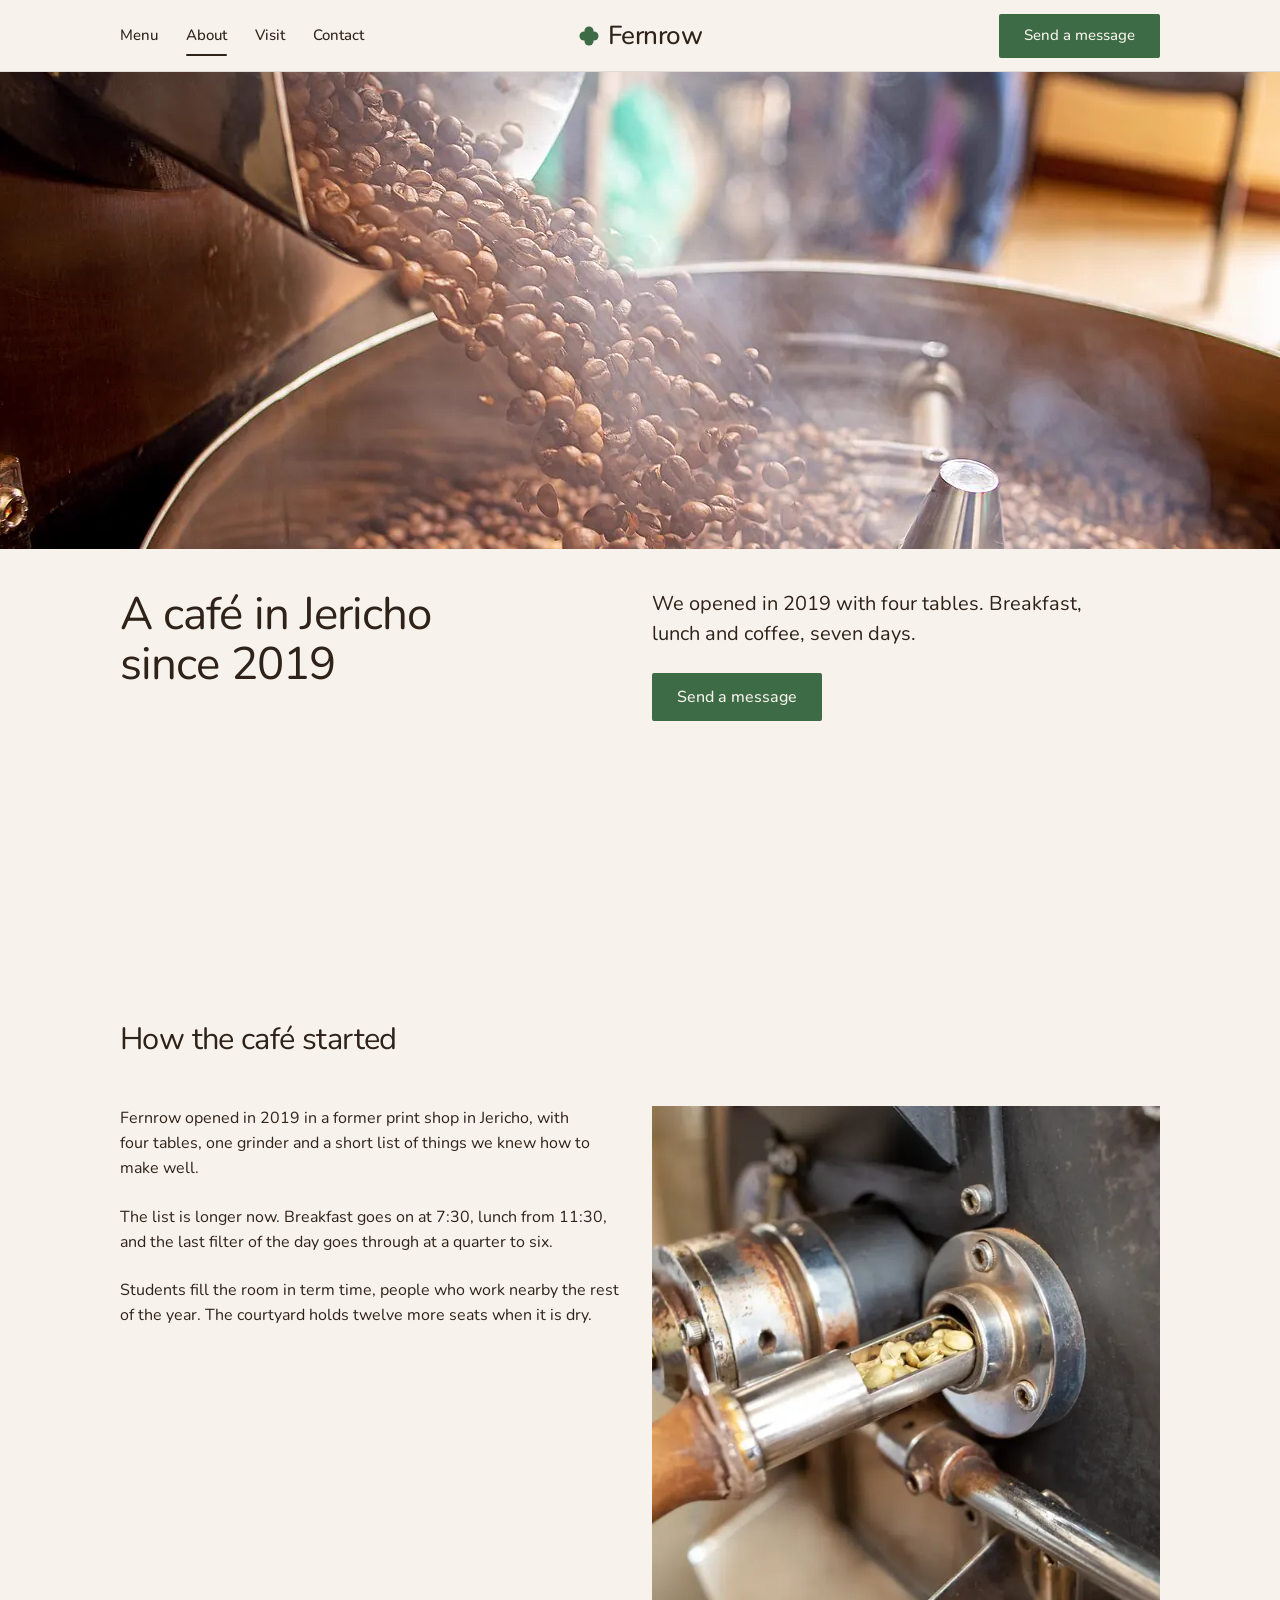
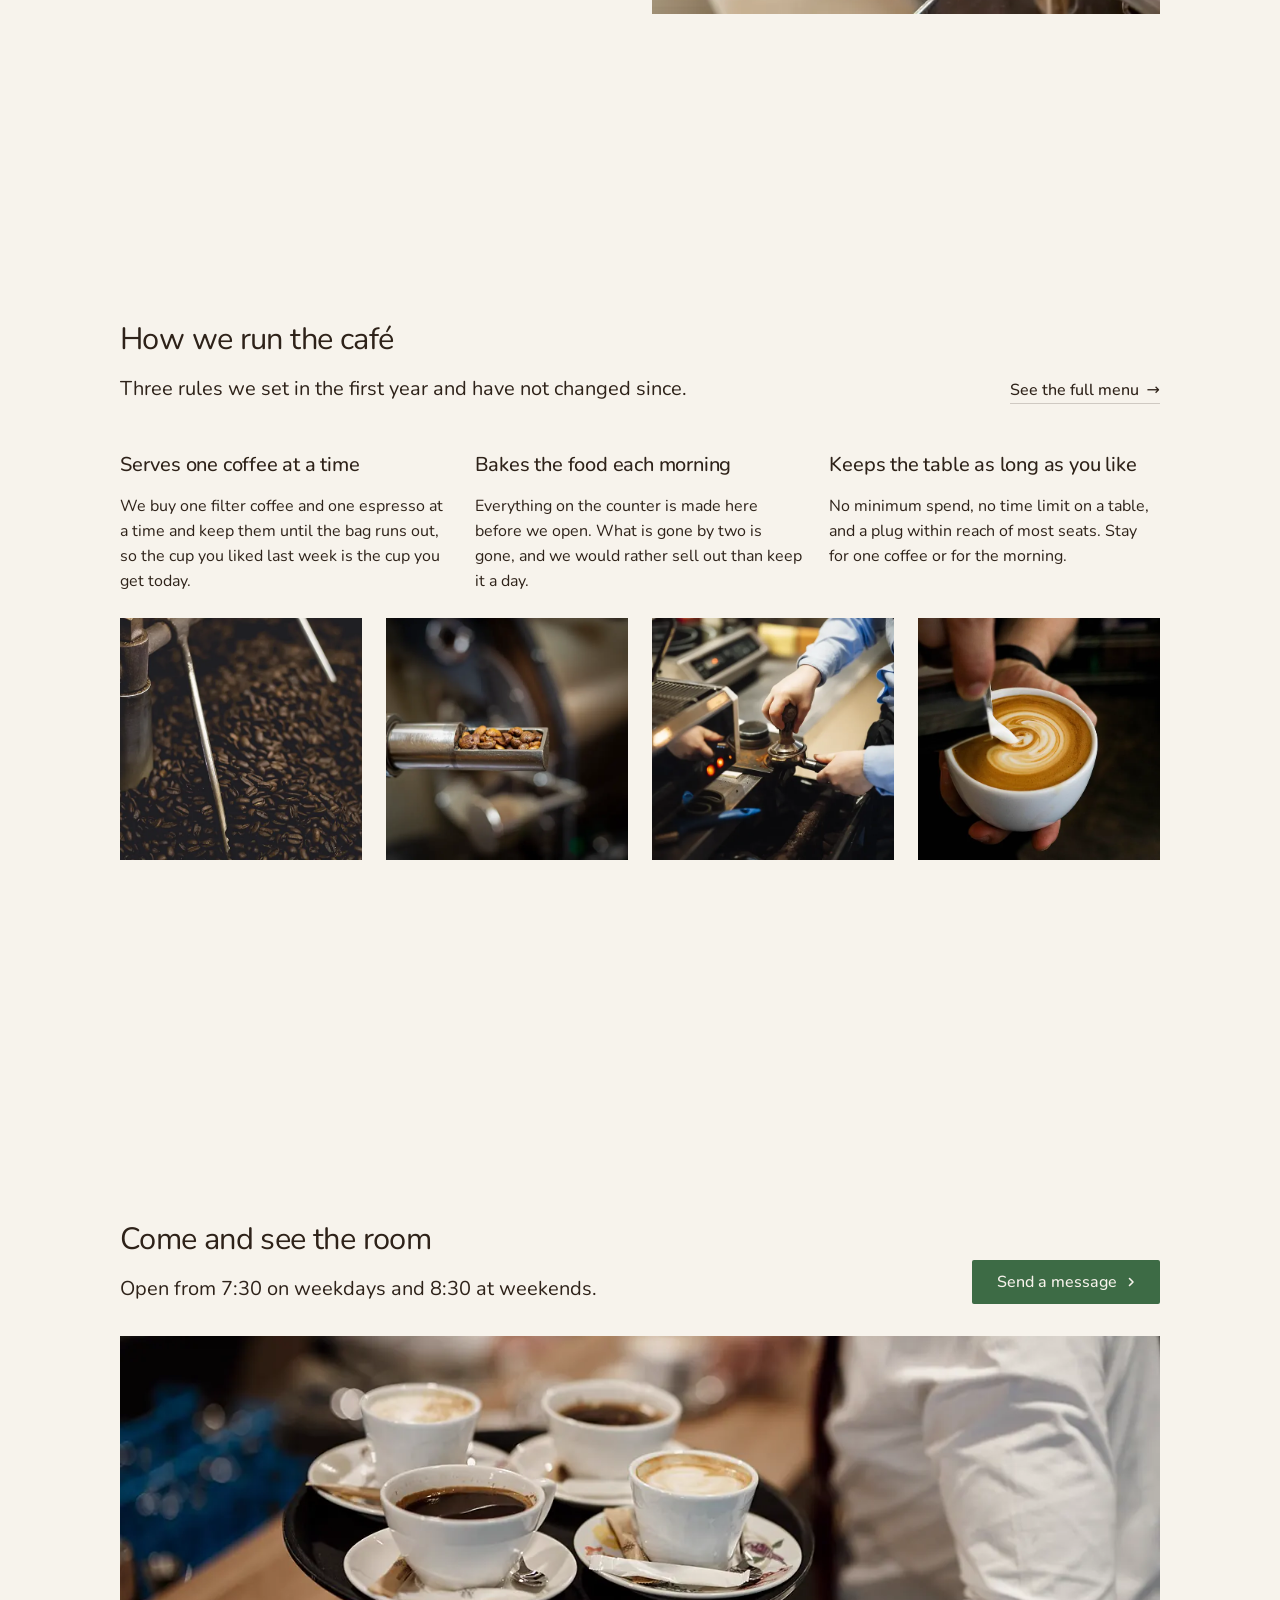
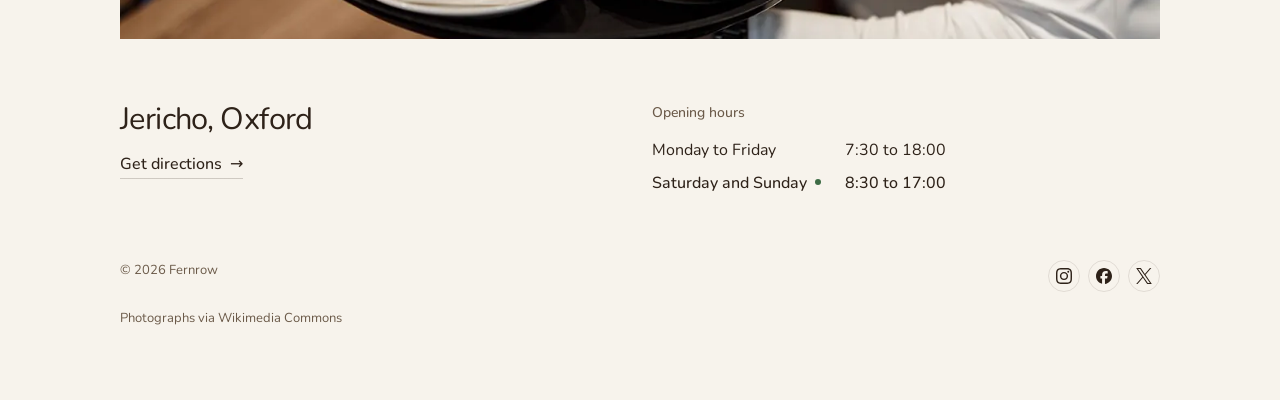
==== about.html @ 2bd369e2 "Build the Fernrow café website: four static pages A small café site to the project brief: HTML, CSS " ====
<!doctype html>
<html lang="en" data-type="place" data-radius="soft" data-buttons="solid" data-motion>
<head>
<meta charset="utf-8">
<meta name="viewport" content="width=device-width, initial-scale=1, viewport-fit=cover">
<title>Fernrow: our story, a caf&eacute; in Jericho, Oxford</title>
<meta name="description" content="How Fernrow started in 2019, and the three things the caf&eacute; has not changed since.">
<meta name="site-kind" content="other">
<meta name="page-type" content="place">
<meta name="page-kind" content="place">
<link rel="preconnect" href="https://fonts.googleapis.com">
<link rel="preconnect" href="https://fonts.gstatic.com" crossorigin>
<link href="https://fonts.googleapis.com/css2?family=Nunito:wght@400..600&display=swap" rel="stylesheet">
<link rel="stylesheet" href="assets/system.css">
<link rel="stylesheet" href="assets/ui/cards.css">
<link rel="stylesheet" href="assets/motion/motion.css">
<link rel="stylesheet" href="assets/layout/layout.css">
<link rel="stylesheet" href="assets/icons/icon.css">
<style>
:root {
  --p-bg: #f7f3ec; --p-surface: #ede6da; --p-ink: #2e2219; --p-muted: #6b5a49;
  --p-accent: #3d6b45; --p-accent-ink: #f7f3ec; --p-action: #3d6b45; --p-action-ink: #f7f3ec;
  --p-inv-bg: #2e2219; --p-inv-surface: #3a2e25; --p-inv-ink: #f7f3ec; --p-inv-muted: #a59c94;
  --p-inv-accent: #f7f3ec; --p-inv-accent-ink: #2e2219; --p-inv-action: #f7f3ec; --p-inv-action-ink: #2e2219;
  --font-display: "Nunito", system-ui, sans-serif;
  --font-text: "Nunito", system-ui, sans-serif;
  --display-weight: 400;
  --display-tracking: -0.02em;
}
</style>
<!-- page CSS: the picture groups the kit does not size, and one tablet rule a section -->
<style>
  @media (min-width: 640px) and (max-width: 1023px) {
    #story .pl-photo { --pl-r: 1.3333 !important; }
    #values { --h: 2; }
    #values .grid > .pl-photo { grid-column: auto / span 6; --pl-r: .8 !important; }
    #story .grid, #values .grid { row-gap: var(--s-7); }
  }
  @media (max-width: 639px) {
    #story .pl-photo { --pl-r: 1.3333 !important; }
    #values .grid > .pl-photo { grid-column: auto / span 6; --pl-r: .8 !important; }
    #story .grid, #values .grid { row-gap: var(--s-7); }
  }
</style>
</head>
<body>
<!-- type: place
     deal: hero place, nav nav-split, close close-photo, footer footer-visit, rhythm space,
     buttons solid, mark petal, the story row, the beliefs under a detail strip.
     Screens: hero, story, what we believe, footer.closing. -->

<header class="nav nav--split">
  <div class="wrap nav__bar">
    <a class="sr-only" href="#top">Skip to content</a>
    <nav class="nav__links" aria-label="Main">
      <div class="nav__item"><a class="nav__link" href="menu.html">Menu</a></div>
      <div class="nav__item"><a class="nav__link" aria-current="page" href="about.html">About</a></div>
      <div class="nav__item"><a class="nav__link" href="index.html#visit">Visit</a></div>
      <div class="nav__item"><a class="nav__link" href="contact.html">Contact</a></div>
    </nav>
    <a class="nav__logo" href="index.html"><span class="mark" data-mark="petal" aria-hidden="true"></span>Fernrow</a>
    <div class="nav__actions">
      <a class="btn btn--primary" href="contact.html#message">Send a message</a>
    </div>
    <button class="nav__toggle" type="button" aria-expanded="false" aria-label="Menu">
      <svg width="18" height="18" viewBox="0 0 18 18" aria-hidden="true"><path d="M2 5h14M2 13h14" stroke="currentColor" stroke-width="1.6" stroke-linecap="round"/></svg>
    </button>
  </div>
</header>

<main id="top">
  <section class="hero hero--place" aria-labelledby="hero-h">
    <picture class="hero__bg" style="--ly-pos: 40% 50%"><img src="assets/img/photo-m147143963.webp" srcset="assets/img/photo-m147143963-360.webp 360w, assets/img/photo-m147143963-500.webp 500w, assets/img/photo-m147143963-960.webp 960w, assets/img/photo-m147143963.webp 1280w" sizes="100vw" width="1280" height="901" alt="Freshly roasted beans pouring from the drum into the cooling tray, steam rising" fetchpriority="high" decoding="async" data-source="library-057" data-subject="roast"></picture>
    <div class="wrap"><div class="hero-text">
      <div class="hero__text">
        <h1 id="hero-h">A caf&eacute; in Jericho since 2019</h1>
        <p class="hero__lead">We opened in 2019 with four tables. Breakfast, lunch and coffee, seven days.</p>
        <div class="btn-row"><a class="btn btn--primary" href="contact.html#message">Send a message</a></div>
      </div>
    </div></div>
  </section>
  <section class="section" id="story" aria-labelledby="story-h">
    <div class="wrap">
      <div class="section-head">
        <h2 id="story-h">How the caf&eacute; started</h2>
      </div>
      <div class="grid grid--top">
        <div class="span-6 stack-5">
          <p>Fernrow opened in 2019 in a former print shop in Jericho, with four tables, one grinder and a short list of things we knew how to make well.</p>
          <p>The list is longer now. Breakfast goes on at 7:30, lunch from 11:30, and the last filter of the day goes through at a quarter to six.</p>
          <p>Students fill the room in term time, people who work nearby the rest of the year. The courtyard holds twelve more seats when it is dry.</p>
        </div>
        <figure class="pl-photo pl-photo--end span-6 start-7" style="--pl-r: 1; --pos: 50% 50%"><img src="assets/img/photo-m147143894-1200.webp" srcset="assets/img/photo-m147143894-360.webp 360w, assets/img/photo-m147143894-500.webp 500w, assets/img/photo-m147143894-960.webp 960w, assets/img/photo-m147143894-1200.webp 1200w" sizes="(max-width: 639px) 100vw, (max-width: 1023px) 100vw, 40vw" width="1200" height="800" alt="A steel sample trier pulled from a coffee roaster's drum, holding pale green beans mid-roast" loading="lazy" decoding="async" data-source="library-057" data-subject="roast" style=""></figure>
      </div>
    </div>
  </section>

  <section class="section" id="values" style="--hm: 2" aria-labelledby="values-h">
    <div class="wrap">
      <div class="section-head section-head--row">
        <div>
          <h2 id="values-h">How we run the caf&eacute;</h2>
          <p>Three rules we set in the first year and have not changed since.</p>
        </div>
        <a class="link" href="menu.html">See the full menu</a>
      </div>
      <div class="grid grid--top">
        <div class="span-4 stack-4">
          <h3 class="t-card">Serves one coffee at a time</h3>
          <p>We buy one filter coffee and one espresso at a time and keep them until the bag runs out, so the cup you liked last week is the cup you get today.</p>
        </div>
        <div class="span-4 stack-4">
          <h3 class="t-card">Bakes the food each morning</h3>
          <p>Everything on the counter is made here before we open. What is gone by two is gone, and we would rather sell out than keep it a day.</p>
        </div>
        <div class="span-4 stack-4">
          <h3 class="t-card">Keeps the table as long as you like</h3>
          <p>No minimum spend, no time limit on a table, and a plug within reach of most seats. Stay for one coffee or for the morning.</p>
        </div>
        <figure class="pl-photo span-3" style="--pl-r: 1; --pos: 30% 50%"><img src="assets/img/photo-m61712989.webp" srcset="assets/img/photo-m61712989-360.webp 360w, assets/img/photo-m61712989-500.webp 500w, assets/img/photo-m61712989-960.webp 960w, assets/img/photo-m61712989.webp 1280w" sizes="(max-width: 639px) 50vw, (max-width: 1023px) 100vw, 40vw" width="1280" height="853" alt="Roasted beans turning in a roaster's cooling tray under the stirring arm" loading="lazy" decoding="async" data-source="library-057" data-subject="roast" style=""></figure>
        <figure class="pl-photo span-3" style="--pl-r: 1; --pos: 45% 50%"><img src="assets/img/photo-m147143898-1200.webp" srcset="assets/img/photo-m147143898-360.webp 360w, assets/img/photo-m147143898-500.webp 500w, assets/img/photo-m147143898-960.webp 960w, assets/img/photo-m147143898-1200.webp 1200w" sizes="(max-width: 639px) 50vw, (max-width: 1023px) 100vw, 40vw" width="1200" height="800" alt="A steel sample trier holding a few freshly roasted beans, the drum blurred behind" loading="lazy" decoding="async" data-source="library-057" data-subject="roast" style=""></figure>
        <figure class="pl-photo span-3" style="--pl-r: 1; --pos: 58% 50%"><img src="assets/img/photo-m187311853-1200.webp" srcset="assets/img/photo-m187311853-360.webp 360w, assets/img/photo-m187311853-500.webp 500w, assets/img/photo-m187311853-960.webp 960w, assets/img/photo-m187311853-1200.webp 1200w" sizes="(max-width: 639px) 50vw, (max-width: 1023px) 100vw, 40vw" width="1200" height="800" alt="A barista's hands tamping ground coffee in a portafilter beside an espresso machine" loading="lazy" decoding="async" data-source="library-057" data-subject="bar" style=""></figure>
        <figure class="pl-photo pl-photo--end span-3" style="--pl-r: 1; --pos: 50% 55%"><img src="assets/img/photo-m61713362.webp" srcset="assets/img/photo-m61713362-360.webp 360w, assets/img/photo-m61713362-500.webp 500w, assets/img/photo-m61713362-960.webp 960w, assets/img/photo-m61713362.webp 1280w" sizes="(max-width: 639px) 50vw, (max-width: 1023px) 100vw, 40vw" width="1280" height="853" alt="Milk poured into a latte in a white cup held in one hand" loading="lazy" decoding="async" data-source="library-057" data-subject="hands" style=""></figure>
      </div>
    </div>
  </section>
</main>

<footer class="footer closing footer--visit" id="contact" aria-labelledby="close-h">
  <div class="wrap">
    <div class="closing__cta close--photo">
      <div class="section-head--split">
        <div><h2 id="close-h">Come and see the room</h2><p class="t-lead">Open from 7:30 on weekdays and 8:30 at weekends.</p></div>
        <a class="btn btn--primary" href="contact.html#message">Send a message<svg class="m-arrow" viewBox="0 0 12 12" aria-hidden="true"><path class="m-arrow__stem" d="M1 6h8"/><path class="m-arrow__head" d="M4.5 2.5 8 6l-3.5 3.5"/></svg></a>
      </div>
      <div class="close__media"><img src="assets/img/photo-m189498721.webp" srcset="assets/img/photo-m189498721-360.webp 360w, assets/img/photo-m189498721-500.webp 500w, assets/img/photo-m189498721-960.webp 960w, assets/img/photo-m189498721.webp 1280w" sizes="(max-width: 639px) 190vw, 100vw" width="1280" height="853" alt="A tray of four coffees carried along a wooden bar" loading="lazy" decoding="async" data-source="library-057" data-subject="bar" style="--pos: 45% 60%"></div>
    </div>
    <div class="closing__links">
      <div class="grid">
        <div class="span-6 stack-4">
          <address class="footer__address">Jericho, Oxford</address>
          <p><a class="link" href="https://www.openstreetmap.org/search?query=Jericho%20Oxford">Get directions</a></p>
        </div>
        <div class="span-6 start-7 stack-4">
          <h4>Opening hours</h4>
          <dl class="hours" data-tz="Europe/London">
            <dt data-days="mon-fri">Monday to Friday</dt><dd>7:30&nbsp;to&nbsp;18:00</dd>
            <dt data-days="sat,sun">Saturday and Sunday</dt><dd>8:30&nbsp;to&nbsp;17:00</dd>
          </dl>
        </div>
      </div>
      <div class="footer__legal">
        <span>&copy; 2026 Fernrow</span>
        <div class="socials">
          <a href="https://www.instagram.com/" aria-label="Instagram"><svg class="ic ic-svg" role="img" aria-hidden="true" xmlns="http://www.w3.org/2000/svg" viewBox="0 0 24 24" fill="currentColor"><path d="M7.0301.084c-1.2768.0602-2.1487.264-2.911.5634-.7888.3075-1.4575.72-2.1228 1.3877-.6652.6677-1.075 1.3368-1.3802 2.127-.2954.7638-.4956 1.6365-.552 2.914-.0564 1.2775-.0689 1.6882-.0626 4.947.0062 3.2586.0206 3.6671.0825 4.9473.061 1.2765.264 2.1482.5635 2.9107.308.7889.72 1.4573 1.388 2.1228.6679.6655 1.3365 1.0743 2.1285 1.38.7632.295 1.6361.4961 2.9134.552 1.2773.056 1.6884.069 4.9462.0627 3.2578-.0062 3.668-.0207 4.9478-.0814 1.28-.0607 2.147-.2652 2.9098-.5633.7889-.3086 1.4578-.72 2.1228-1.3881.665-.6682 1.0745-1.3378 1.3795-2.1284.2957-.7632.4966-1.636.552-2.9124.056-1.2809.0692-1.6898.063-4.948-.0063-3.2583-.021-3.6668-.0817-4.9465-.0607-1.2797-.264-2.1487-.5633-2.9117-.3084-.7889-.72-1.4568-1.3876-2.1228C21.2982 1.33 20.628.9208 19.8378.6165 19.074.321 18.2017.1197 16.9244.0645 15.6471.0093 15.236-.005 11.977.0014 8.718.0076 8.31.0215 7.0301.0839m.1402 21.6932c-1.17-.0509-1.8053-.2453-2.2287-.408-.5606-.216-.96-.4771-1.3819-.895-.422-.4178-.6811-.8186-.9-1.378-.1644-.4234-.3624-1.058-.4171-2.228-.0595-1.2645-.072-1.6442-.079-4.848-.007-3.2037.0053-3.583.0607-4.848.05-1.169.2456-1.805.408-2.2282.216-.5613.4762-.96.895-1.3816.4188-.4217.8184-.6814 1.3783-.9003.423-.1651 1.0575-.3614 2.227-.4171 1.2655-.06 1.6447-.072 4.848-.079 3.2033-.007 3.5835.005 4.8495.0608 1.169.0508 1.8053.2445 2.228.408.5608.216.96.4754 1.3816.895.4217.4194.6816.8176.9005 1.3787.1653.4217.3617 1.056.4169 2.2263.0602 1.2655.0739 1.645.0796 4.848.0058 3.203-.0055 3.5834-.061 4.848-.051 1.17-.245 1.8055-.408 2.2294-.216.5604-.4763.96-.8954 1.3814-.419.4215-.8181.6811-1.3783.9-.4224.1649-1.0577.3617-2.2262.4174-1.2656.0595-1.6448.072-4.8493.079-3.2045.007-3.5825-.006-4.848-.0608M16.953 5.5864A1.44 1.44 0 1 0 18.39 4.144a1.44 1.44 0 0 0-1.437 1.4424M5.8385 12.012c.0067 3.4032 2.7706 6.1557 6.173 6.1493 3.4026-.0065 6.157-2.7701 6.1506-6.1733-.0065-3.4032-2.771-6.1565-6.174-6.1498-3.403.0067-6.156 2.771-6.1496 6.1738M8 12.0077a4 4 0 1 1 4.008 3.9921A3.9996 3.9996 0 0 1 8 12.0077"/></svg></a>
          <a href="https://www.facebook.com/" aria-label="Facebook"><svg class="ic ic-svg" role="img" aria-hidden="true" xmlns="http://www.w3.org/2000/svg" viewBox="0 0 24 24" fill="currentColor"><path d="M9.101 23.691v-7.98H6.627v-3.667h2.474v-1.58c0-4.085 1.848-5.978 5.858-5.978.401 0 .955.042 1.468.103a8.68 8.68 0 0 1 1.141.195v3.325a8.623 8.623 0 0 0-.653-.036 26.805 26.805 0 0 0-.733-.009c-.707 0-1.259.096-1.675.309a1.686 1.686 0 0 0-.679.622c-.258.42-.374.995-.374 1.752v1.297h3.919l-.386 2.103-.287 1.564h-3.246v8.245C19.396 23.238 24 18.179 24 12.044c0-6.627-5.373-12-12-12s-12 5.373-12 12c0 5.628 3.874 10.35 9.101 11.647Z"/></svg></a>
          <a href="https://x.com/" aria-label="X"><svg class="ic ic-svg" role="img" aria-hidden="true" xmlns="http://www.w3.org/2000/svg" viewBox="0 0 24 24" fill="currentColor"><path d="M14.234 10.162 22.977 0h-2.072l-7.591 8.824L7.251 0H.258l9.168 13.343L.258 24H2.33l8.016-9.318L16.749 24h6.993zm-2.837 3.299-.929-1.329L3.076 1.56h3.182l5.965 8.532.929 1.329 7.754 11.09h-3.182z"/></svg></a>
        </div>
        <a class="credits" href="credits.html">Photographs via Wikimedia Commons</a>
      </div>
    </div>
  </div>
</footer>

<nav class="actionbar" aria-label="Quick actions">
  <a class="btn btn--primary" href="contact.html#message">Send a message</a>
</nav>

<script type="module" src="assets/system.js"></script>
<script type="module" src="assets/motion/motion.js"></script>
<script type="module" src="assets/layout/layout.js"></script>
</body>
</html>
---- assets/system.css ----
/*
  taste-skill system.css - the one system for the page. Link it first, then assets/ui/cards.css (the
  feature card, its panel and the fragment placements), then set the palette (--p-*), the fonts and
  the radius set on :root in the page (node scripts/start.mjs prints that block).
  Do not add a second grid, spacing scale, type scale, radius scale, button or card style.
*/

/* ---------------------------------------------------------------- tokens */
:root {
  /* palette (hex only; fx.js reads --bg --surface --ink --muted --accent --accent-ink) */
  --p-bg: #ffffff;
  --p-surface: #f4f4f4;
  --p-ink: #111111;
  --p-muted: #6b6b6b;
  --p-accent: #1a4be0;
  --p-accent-ink: #ffffff;
  --p-action: #1a4be0;      /* buttons, links, focus: the accent, or the ink when the accent is too pale */
  --p-action-ink: #ffffff;
  --p-inv-bg: #111111;
  --p-inv-surface: #1c1c1c;
  --p-inv-ink: #f4f4f4;
  --p-inv-muted: #a3a3a3;
  --p-inv-accent: #ffffff;
  --p-inv-accent-ink: #111111;
  --p-inv-action: #ffffff;
  --p-inv-action-ink: #111111;
  /* the lit ground behind UI and in the closing band (references/cards.md), one per page, tech pages only
     (none on kind other, which is flat): <html data-ground="sand|sky|sage|painting">. system.js gives it to every ground
     that holds UI, on light and dark pages alike; --hue on one panel changes only its accent */
  --ground-bg: #d9ccb7; --ground-surface: #e9e0d2; --ground-ink: #2a2622; --ground-muted: #5a534a; --ground-accent: #a8794a;

  /* fonts */
  --font-display: system-ui, -apple-system, "Segoe UI", sans-serif;
  --font-text: system-ui, -apple-system, "Segoe UI", sans-serif;
  --font-mono: ui-monospace, "SFMono-Regular", Menlo, Consolas, monospace;
  --display-weight: 400;    /* headlines 400; 500 on a tech page (software, gaming, hardware) */
  --display-tracking: -0.025em;

  /* the page rhythm (references/layout-v4.md): one section per screen. The header is fixed and
     --nav tall; every section is padded --padt above and --padb (plus the phone action bar, --bar)
     below, and is exactly one or two screens tall (--h: 1 or 2; --hm on a phone). The hero's words
     start --hgap under the header and its content ends --hpadb above the fold. */
  --nav: 72px;
  --padt: 120px;
  --padb: 72px;
  --hgap: 48px;
  --hpadb: 64px;
  --bar: 0px;
  /* grid: one .wrap (alias .container) for the header, every section and the footer, the same
     --gut on both sides: 1280 wide at x 80-1360 at 1440, 342 at x 24-366 at 390 */
  --container: 1280px;
  --gut: 80px;
  --pad: var(--gut);
  --gutter: 24px;

  /* spacing: 4/8 scale */
  --s-1: 4px;  --s-2: 8px;  --s-3: 12px; --s-4: 16px; --s-5: 24px;
  --s-6: 32px; --s-7: 48px; --s-8: 64px; --s-9: 96px; --s-10: 128px;
  --section: 40px;      /* only a .section outside main (the kit's demo pages); every main > section and
                           footer.closing take --padt and --padb */
  --section-band: 56px; /* the same for an older footer outside footer.closing */
  --head-gap: 48px;     /* the one heading-to-content gap, 32 on a phone (layout.css reads it as --ly-head-gap) */
  --card-pad: 16px;     /* card padding (cards.css sets its own for cards with a panel) */
  --card-gap: 16px;     /* gap between cards */

  /* type scale (the only sizes on the page) */
  --t-label: 13px;
  --t-small: 14px;
  --t-body: 16px;
  --t-lead: 18px;
  --t-card: 18px;
  --t-h3: 24px;
  /* straight lines from the phone size at 390 to the desktop size at 1440 (system.md's table) */
  --t-h2: clamp(30px, 1.72vw + 23.3px, 48px);
  --t-h1: clamp(38px, 3.24vw + 25.4px, 72px);
  /* a big number stays a step under the h2 (VI-11): 38 at 1440, 28 at 390, so it never reads as a
     section heading; a stats row and a price set their own, smaller still */
  --t-stat: clamp(28px, .952vw + 24.29px, 38px);

  /* radius: one scale (soft by default; data-radius on <html> switches it) */
  --r-sm: 8px;  --r-md: 12px; --r-lg: 20px; --r-btn: 8px;

  /* controls (fixed here; a page never adds its own) */
  --btn-h: 44px;
  --btn-h-sm: 36px;
  --nav-h: var(--nav);  /* the older name, kept for the kit's files */
  --icon: 16px;         /* small icons: socials, menu chevrons, mono brand marks */

  /* motion */
  --ease: cubic-bezier(.2, .7, .2, 1);
  --dur: 180ms;
}
html[data-radius="sharp"] { --r-sm: 4px; --r-md: 6px;  --r-lg: 8px;  --r-btn: 4px; }
html[data-radius="soft"]  { --r-sm: 8px; --r-md: 12px; --r-lg: 20px; --r-btn: 8px; }
html[data-radius="round"] { --r-sm: 10px; --r-md: 16px; --r-lg: 24px; --r-btn: 999px; }
/* the four lit grounds (references/cards.md); sand is the default above. painting goes with
   painterly-landscape (x.ai's daylight sky over olive hills) */
html[data-ground="sky"]      { --ground-bg: #c6d3df; --ground-surface: #d6e0e9; --ground-ink: #25303a; --ground-muted: #4d5964; --ground-accent: #3f6a92; }
html[data-ground="sage"]     { --ground-bg: #cdd6c6; --ground-surface: #dce3d6; --ground-ink: #262d24; --ground-muted: #535b51; --ground-accent: #6c8e63; }
html[data-ground="painting"] { --ground-bg: #79a8d6; --ground-surface: #a6c4e2; --ground-ink: #16212c; --ground-muted: #273949; --ground-accent: #9c9b3c; }
/* cards.css takes its card and panel radii from this scale */
html[data-radius] .card { --c-r: var(--r-lg); }
html[data-radius] .panel { --p-r: var(--r-md); }

/* a phone: the header 56, the sections padded 96 / 48, the hero's words 40 under the header and its
   content ending 24 above the fold, 24 at both sides, 12 between columns */
@media (max-width: 639px) {
  :root { --nav: 56px; --padt: 96px; --padb: 48px; --hgap: 40px; --hpadb: 24px; --gut: 24px; --gutter: 12px; --card-gap: 12px; --head-gap: 32px; }
}
@media (min-width: 640px) {
  :root { --gut: 48px; --section: 48px; --section-band: 72px; --card-pad: 24px; }
}
@media (min-width: 1024px) {
  :root { --gut: 80px; --section: 56px; --section-band: 96px; --card-gap: 24px;
          --t-lead: 20px; --t-card: 20px; --t-h3: 28px; }
  /* a place (and a local service): the 1200 column at x 120-1320 */
  html[data-type="place"] { --gut: 120px; --container: 1200px; }
}
/* a place (VI-06, ST-96, PH-23): its own smaller type (h1 48/53 and 32/37, h2 32/40 and 24/30, titles
   and the sub-line 20 and 18), the Recipe 3 hero's gap under its photograph (40, 24 on a phone),
   square photographs and cards and 2px buttons, whatever data-radius and data-buttons say */
:root[data-type="place"] {
  --hgap: 40px;
  --t-h1: clamp(32px, 1.524vw + 26.06px, 48px);
  --t-h2: clamp(24px, .762vw + 21px, 32px);
  --t-h3: clamp(20px, .381vw + 18.51px, 24px);
  --r-sm: 2px; --r-md: 0px; --r-lg: 0px; --r-btn: 2px;
}
:root[data-type="place"] :is(h1, .t-h1) { line-height: 1.104; }
:root[data-type="place"] :is(h2, .t-h2) { line-height: 1.25; }
@media (max-width: 639px) {
  :root[data-type="place"] { --hgap: 24px; }
  :root[data-type="place"] :is(h1, .t-h1) { line-height: 1.156; }
}

/* ---------------------------------------------------------------- grounds (at most three) */
:root, .ground-base {
  --bg: var(--p-bg); --surface: var(--p-surface); --ink: var(--p-ink); --muted: var(--p-muted);
  --accent: var(--p-accent); --accent-ink: var(--p-accent-ink); --card: var(--p-surface);
  --action: var(--p-action); --action-ink: var(--p-action-ink);
}
.ground-surface {
  --bg: var(--p-surface); --surface: var(--p-bg); --ink: var(--p-ink); --muted: var(--p-muted);
  --accent: var(--p-accent); --accent-ink: var(--p-accent-ink); --card: var(--p-bg);
  --action: var(--p-action); --action-ink: var(--p-action-ink);
}
.ground-inverse {
  --bg: var(--p-inv-bg); --surface: var(--p-inv-surface); --ink: var(--p-inv-ink); --muted: var(--p-inv-muted);
  --accent: var(--p-inv-accent); --accent-ink: var(--p-inv-accent-ink); --card: var(--p-inv-surface);
  --action: var(--p-inv-action); --action-ink: var(--p-inv-action-ink);
}
:root, .ground-base, .ground-surface, .ground-inverse {
  --line: color-mix(in oklab, var(--ink) 11%, transparent);
  --line-strong: color-mix(in oklab, var(--ink) 20%, transparent);
  /* effects (fx.js) and UI fragments (assets/ui) take the colours of the ground they sit on */
  --fx-bg: var(--bg); --fx-surface: var(--surface); --fx-ink: var(--ink); --fx-muted: var(--muted);
  --fx-accent: var(--accent); --fx-accent-ink: var(--accent-ink);
  --ui-font: var(--font-text); --ui-mono: var(--font-mono); --ui-radius: var(--r-md);
}
.ground-base, .ground-surface, .ground-inverse { background: var(--bg); color: var(--ink); }

/* ---------------------------------------------------------------- base */
*, *::before, *::after { box-sizing: border-box; }
/* an anchor lands on the section's top (the judge's frame): the fixed header covers --nav of its --padt */
html { -webkit-text-size-adjust: 100%; scroll-padding-top: 0; scroll-behavior: auto; margin: 0; }
body {
  margin: 0; background: var(--bg); color: var(--ink);
  font: 400 var(--t-body)/1.55 var(--font-text);
  -webkit-font-smoothing: antialiased; text-rendering: optimizeLegibility; overflow-x: clip;
}
img, svg, video, canvas { display: block; max-width: 100%; }
/* hidden means hidden, also on an img the line above makes a block (a menu tab's photograph, a peek photograph) */
[hidden] { display: none !important; }
img, video { height: auto; }
a { color: inherit; text-decoration: none; }
button { font: inherit; color: inherit; }
h1, h2, h3, h4, p, ul, ol, figure, blockquote { margin: 0; }
ul, ol { padding: 0; list-style: none; }
h1, h2, h3, h4 {
  font-family: var(--font-display); font-weight: var(--display-weight);
  letter-spacing: var(--display-tracking); text-wrap: balance; overflow-wrap: break-word;
}
h1, .t-h1 { font-size: var(--t-h1); line-height: 1.04; }
h2, .t-h2 { font-size: var(--t-h2); line-height: 1.1; }
h3, .t-h3 { font-size: var(--t-h3); line-height: 1.2; }
h4, .t-card { font-family: var(--font-text); font-weight: 500; font-size: var(--t-card); line-height: 1.3; letter-spacing: -0.01em; }
p { text-wrap: pretty; }
.t-lead  { font-size: var(--t-lead); line-height: 1.5; }
.t-body  { font-size: var(--t-body); line-height: 1.55; }
.t-small { font-size: var(--t-small); line-height: 1.5; }
.t-label { font-size: var(--t-label); font-weight: 500; line-height: 1.4; letter-spacing: 0.01em; }
.t-stat  { font-family: var(--font-display); font-weight: var(--display-weight); font-size: var(--t-stat);
           line-height: 1; letter-spacing: var(--display-tracking); font-variant-numeric: tabular-nums; }
.muted { color: var(--muted); }
.mono  { font-family: var(--font-mono); }
.measure { max-width: 62ch; }
:focus-visible { outline: 2px solid var(--action); outline-offset: 2px; border-radius: 2px; }
::selection { background: color-mix(in oklab, var(--accent) 30%, transparent); }

/* ---------------------------------------------------------------- grid */
.wrap, .container { width: min(100% - 2 * var(--gut), var(--container)); margin-inline: auto; padding-inline: 0; }
.grid { display: grid; grid-template-columns: repeat(12, minmax(0, 1fr)); column-gap: var(--gutter); row-gap: var(--card-gap); }
.grid > * { min-width: 0; grid-column: 1 / -1; }
.section { padding-block: var(--section); }

/* ---------------------------------------------------------------- one section per screen
   The page is a stack of screens. Framed at scrollY = k x the screen height, a shot shows exactly one
   section: the hero alone on the first screen, every other section (and footer.closing, the close and
   the footer in one) exactly one or two screens tall, its h2 first, --padt under its top. Heights
   and padding do it: no pinning, snapping or script.
     <section class="section" id=".." style="--h: 2">     (2 screens; --hm sets a phone's count alone)
       <div class="wrap"> the h2 first, then the content </div>     (the one in-flow child)
     </section>
   A layer (a full-bleed photograph or ground behind the words) is an <img class="layer" aria-hidden="true">
   beside the .wrap. Content must fit: one screen holds 708px of content at 1440x900 (900 - 120 - 72),
   two hold 1,608 (the second screen's part starts --padt under its top with .g2). From 640 to 1279 a
   section keeps at least its screens and grows past them rather than overlap the next. */
main > :is(section, .section), footer.closing {
  position: relative; box-sizing: border-box;
  height: calc(var(--h, 1) * 100vh); height: calc(var(--h, 1) * 100svh);
  padding: var(--padt) 0 calc(var(--padb) + var(--bar));
}
main > :is(section, .section) > :is(.wrap, .container), footer.closing > .wrap { position: relative; z-index: 1; height: 100%; }
main > :is(section, .section) > :is(.wrap, .container):not(.grid) { display: flex; flex-direction: column; }
/* a .wrap that is the section's grid too (class="wrap grid"): its rows start at the top */
main > :is(section, .section) > :is(.wrap, .container).grid { align-content: start; }
/* .fill: the block that takes what the screen leaves under the heading (a photograph, a frame) */
main > :is(section, .section) > .wrap > .fill { flex: 1 1 0; min-height: 0; }
/* two screens as two groups: row 1 the h2 and the first group, row 2 the rest (no second h2), starting
   --padt under the second screen's top, so the second shot looks like any other section */
main > :is(section, .section).g2, footer.closing.g2 { --h: 2; }
main > :is(section, .section).g2 > :is(.wrap, .container), footer.closing.g2 > .wrap { display: grid; grid-template-rows: minmax(0, 1fr) minmax(0, 1fr); row-gap: calc(var(--padt) + var(--padb) + var(--bar)); }
main > :is(section, .section).g2 > :is(.wrap, .container) > *, footer.closing.g2 > .wrap > * { min-height: 0; align-self: start; }
main > :is(section, .section).g2 > :is(.wrap, .container) > :is(.group, .fill) { align-self: stretch; }
/* a group: one screen's part of a .g2 section (its h2 and first rows, or the rest) */
.group { display: flex; flex-direction: column; min-height: 0; }
/* each screen's card row runs down to that screen's foot (the cards stretch, their panels grow), so
   the second screen of a .g2 is never a short row over an empty ground; both rows end on the same line */
@media (min-width: 1024px) {
  main > :is(section, .section).g2 > .wrap > .grid:last-child,
  main > :is(section, .section).g2 > .wrap > .group > .grid:last-child { align-self: stretch; flex: 1 1 auto; min-height: 0; }
}
.group > .fill { flex: 1 1 0; min-height: 0; }
@media (min-width: 640px) and (max-width: 1279px) {
  main > :is(section, .section):not(.hero, .section--hero), footer.closing {
    height: auto; min-height: calc(var(--h, 1) * 100vh); min-height: calc(var(--h, 1) * 100svh);
  }
  /* the section is a column and its .wrap takes all of it, so a .fill (a photograph, a frame) still
     grows to the section's foot (a min-height percentage would not resolve, leaving it at its least) */
  main > :is(section, .section):not(.hero, .section--hero), footer.closing { display: flex; flex-direction: column; }
  main > :is(section, .section):not(.hero, .section--hero) > :is(.wrap, .container), footer.closing > .wrap { flex: 1 0 auto; height: auto; min-height: 0; }
}
/* a phone: lvh (the screen with its bars hidden) for every section but the hero; --hm when stacking
   makes the content taller than the desktop count */
@media (max-width: 639px) {
  main > :is(section, .section):not(.hero, .section--hero), footer.closing {
    height: calc(var(--hm, var(--h, 1)) * 100vh); height: calc(var(--hm, var(--h, 1)) * 100lvh);
  }
  main > :is(section, .section).g2m, footer.closing.g2m { --hm: 2; }
  main > :is(section, .section).g2m > :is(.wrap, .container), footer.closing.g2m > .wrap { display: grid; grid-template-rows: minmax(0, 1fr) minmax(0, 1fr); row-gap: calc(var(--padt) + var(--padb) + var(--bar)); }
  main > :is(section, .section).g2:not(.g2m) > :is(.wrap, .container) { display: flex; row-gap: 0; }
  main > :is(section, .section).g2:not(.g2m) > :is(.wrap, .container) > * { align-self: stretch; }
}
/* a layer: the photograph or ground of a whole section, under its words, edge to edge */
main > :is(section, .section) > :is(img, video, canvas, picture).layer,
footer.closing > :is(img, video, canvas, picture).layer {
  position: absolute; inset: 0; z-index: 0; width: 100%; height: 100%; max-width: none; object-fit: cover; object-position: var(--pos, 50% 50%);
}
main > :is(section, .section) > picture.layer > img { width: 100%; height: 100%; object-fit: cover; }

/* the hero: exactly the first screen, the fixed header over its top. Its words start --hgap under the
   header (--photo adds a full-bleed photograph's height above them on a place); its content ends
   --hpadb above the fold, and nothing of the next section shows, at 1440, 1024, 820 and 390.
     <section class="hero hero--<type>"><div class="wrap"><div class="hero-text"> .. </div>[one strip]</div></section>
   .hero-text holds the whole composition (the words, and the picture or window beside or under them);
   one docked strip (logos, three facts) may follow it, at most 96px, desktop only. */
main > :is(.hero, .section--hero) {
  height: 100vh; height: 100svh; min-height: 0;
  padding: calc(var(--nav) + var(--photo, 0px) + var(--hgap)) 0 calc(var(--hpadb) + var(--bar));
}
:is(.hero, .section--hero) > .wrap { height: 100%; display: grid; grid-template-rows: minmax(0, 1fr) auto; row-gap: var(--s-7); }
:is(.hero, .section--hero) > .wrap > .hero-text { min-height: 0; }
:is(.hero, .section--hero) > .wrap > .hero-strip { grid-row: 2; max-height: 96px; }
@media (max-width: 639px) { :is(.hero, .section--hero) > .wrap > .hero-strip { display: none; } }
.section--hero .section-head { max-width: 860px; }
/* the starter's own hero (hero-split): the words on span-5 top-aligned, the picture on span-6 start-7
   as tall as the hero's content box (at most 716 at 1440x900); a phone stacks words, then the picture
   in what is left */
.hero-text.hero-split { height: 100%; align-items: stretch; }
.hero-split > .hero-copy { align-self: start; }
.hero-split > .hero-visual { position: relative; min-height: 0; height: 100%; }
@media (max-width: 1023px) {
  .hero-text.hero-split { display: flex; flex-direction: column; gap: var(--s-6); }
  .hero-split > .hero-visual { flex: 1 1 0; min-height: 200px; height: auto; }
}
.hero-copy > * + * { margin-top: var(--s-5); }
/* the h1 first in the words' column: its capitals start on the picture's top line, not the line box's
   (the leading above the capitals would put the words about 12px under the photograph's top) */
.hero-copy > h1:first-child { text-box: trim-start cap alphabetic; }
.hero-copy > .btn-row { margin-top: var(--s-6); }
/* three short facts at the foot of the words' column, on the picture's bottom line (no dead space
   under the buttons): <dl class="hero-facts"><div><dt>..</dt><dd>..</dd></div> x3</dl> */
@media (min-width: 1024px) {
  .hero-split > .hero-copy { height: 100%; display: flex; flex-direction: column; }
  .hero-split > .hero-copy > .hero-facts { margin-top: auto; }
}
.hero-facts { display: grid; grid-template-columns: repeat(3, minmax(0, 1fr)); gap: var(--s-5) var(--gutter); margin: 0; }
.hero-facts > div { display: grid; gap: var(--s-1); align-content: start; }
.hero-facts dt { font-size: var(--t-small); color: var(--muted); }
.hero-facts dd { margin: 0; font-weight: 500; }
@media (max-width: 1023px) { .hero-facts { display: none; } }
/* a notice line above the h1 (changed hours, a delivery cut-off): one line with a number, static,
   starting on the left line like the h1 under it */
.hero-notice { font-size: var(--t-small); font-weight: 500; color: var(--ink); }
.hero-notice b, .hero-notice strong { font-weight: 500; color: var(--accent); }
.hero-copy > .hero-notice + h1 { margin-top: var(--s-5); }

/* a phone: open tiles from a row of three or four (rooms, goods, beans) go two-up, an odd last one
   across the row, so a row of three fits one 844px screen (stacked one under another they need two) */
@media (max-width: 639px) {
  .grid > .tile:is(.span-3, .span-4) { grid-column: auto / span 6; }
  .grid > .tile:is(.span-3, .span-4):nth-child(odd of .tile):nth-last-child(1 of .tile) { grid-column: 1 / -1; }
  .grid > .tile:is(.span-3, .span-4) .tile__head { flex-wrap: wrap; gap: 0 var(--s-2); }
}
/* a phone: open cards (words on the ground, the panel under them) stacked one under another keep 32px
   between a panel's foot and the next card's title, so a title never reads as the panel's caption */
@media (max-width: 639px) { .grid:has(> .card--open) { row-gap: var(--s-6); } }
/* spans: desktop >= 1024. Tablet 640-1023: text cards on span-3 and span-6 go two-up; cards with a
   panel (a visual needs the width; the one exception is a span-6 pair, below)
   and everything else (split text and visuals, span-4 cards, span-5/7/8 blocks) take the full row, so a split stacks and no row is left half empty. Phone < 640: one column. */
@media (min-width: 640px) and (max-width: 1023px) {
  .grid > .card.span-3:not(:has(> .panel)), .grid > .card.span-6:not(:has(> .panel)) { grid-column: auto / span 6; }
  /* the one exception with a panel: a 2x2 (or a pair) of span-6 cards stays two-up from 720px (a panel
     of about 310px and more, wide enough for a kit fragment), so four cards take one or two screens
     at 768-820 instead of a card per row (four stacked panels run past two screens). Split cards and
     every other span keep the full row. Under 720 a card per row. */
  @media (min-width: 720px) {
    .grid > .card.span-6:has(> .panel):not(.card--split) { grid-column: auto / span 6; }
    .grid > .card.span-6:has(> .panel):not(.card--split):nth-child(odd of .card.span-6):nth-last-child(1 of .card.span-6) { grid-column: 1 / -1; }
  }
  /* open tiles (rooms, models, people, a photo pair) go two-up; an odd last one takes the row */
  .grid > .tile:is(.span-3, .span-4, .span-6) { grid-column: auto / span 6; }
  .grid > .tile:is(.span-3, .span-4, .span-6):nth-child(odd of .tile):nth-last-child(1 of .tile) { grid-column: 1 / -1; }
}
@media (min-width: 1024px) {
  .span-2  { grid-column: auto / span 2; }
  .span-3  { grid-column: auto / span 3; }
  .span-4  { grid-column: auto / span 4; }
  .span-5  { grid-column: auto / span 5; }
  .span-6  { grid-column: auto / span 6; }
  .span-7  { grid-column: auto / span 7; }
  .span-8  { grid-column: auto / span 8; }
  .span-9  { grid-column: auto / span 9; }
  .span-10 { grid-column: auto / span 10; }
  .span-12 { grid-column: auto / span 12; }
  .start-1 { grid-column-start: 1; } .start-2 { grid-column-start: 2; } .start-3 { grid-column-start: 3; }
  .start-5 { grid-column-start: 5; } .start-6 { grid-column-start: 6; } .start-7 { grid-column-start: 7; }
  .start-4 { grid-column-start: 4; } .start-8 { grid-column-start: 8; } .start-9 { grid-column-start: 9; }
  .start-10 { grid-column-start: 10; }
  /* a split is top-aligned: the words' first line and the picture's top on one line (never centred
     against each other, never mirrored: text left, the visual right, on every split of the page) */
  .grid--middle, .grid--top { align-items: start; }
}
/* card rows: every card in a row the same height (a plain .grid stretches them) */
.grid:is(.grid--middle, .grid--top) > .card { align-self: stretch; }
/* 1024-1279: a span-4 card's panel would be about 220px wide, too narrow for real UI. Cards with a
   panel on span-4 go two-up, a span-8 one takes the row, and an odd last one takes the row too
   (steps, proof row: two, then one wide; bento: the wide card, then the four small ones two by two) */
@media (min-width: 1024px) and (max-width: 1279px) {
  .grid > .card.span-4:has(> .panel) { grid-column: auto / span 6; }
  .grid > .card.span-8:has(> .panel),
  .grid > .card.span-4:has(> .panel):nth-child(odd of .card.span-4):nth-last-child(1 of .card.span-4) { grid-column: 1 / -1; }
}

/* ---------------------------------------------------------------- section heading */
.section-head { max-width: 760px; margin-bottom: var(--head-gap); display: grid; gap: var(--s-4); }
/* every heading starts on the left line (a centred head among left ones reads as a mistake): the
   old centred head is left-aligned too */
.section-head--center { text-align: left; justify-items: start; }
/* a head row: the h2 (and its line) left, one link or the section's button at the right line */
.section-head--split { max-width: none; display: flex; align-items: end; justify-content: space-between; gap: var(--s-5); flex-wrap: wrap; }
.section-head--split > div { display: grid; gap: var(--s-4); max-width: 760px; }
.section-head p { color: var(--ink); font-size: var(--t-lead); line-height: 1.5; max-width: 60ch; }
.section-head--row { max-width: none; display: flex; align-items: end; justify-content: space-between; gap: var(--s-5); flex-wrap: wrap; }
.section-head--row > div { display: grid; gap: var(--s-4); max-width: 760px; }
/* the hero row (hero-product, hero-cycle): the h1 and its line left, the buttons right, across 1280 */
.section--hero .section-head--row { max-width: none; }

/* ---------------------------------------------------------------- buttons (one pair, a dealt look)
   One pair a page, .btn--primary and .btn--secondary, in the look dealt with the page (sections.md)
   and set once on <html data-buttons>; the markup never changes:
     solid  filled primary, outlined secondary, the radius scale (Figma; the default)
     pill   pills, a chevron after the primary's label, a tinted secondary (x.ai)
     tonal  the radius scale, a tinted secondary with no outline (Linear, Vercel)
     arrow  an arrow after the primary's label; the secondary is a text link with an arrow (Stripe)
     block  near-square corners, 48px tall; the secondary is an underlined text link (shops, hotels) */
.btn {
  display: inline-flex; align-items: center; justify-content: center; gap: var(--s-2);
  height: var(--btn-h); padding: 0 var(--s-5); border-radius: var(--r-btn); border: 1px solid transparent;
  font: 500 var(--t-body)/1 var(--font-text); letter-spacing: 0; white-space: nowrap; cursor: pointer;
  transition: background-color var(--dur) var(--ease), color var(--dur) var(--ease), border-color var(--dur) var(--ease), text-decoration-color var(--dur) var(--ease);
}
.btn--primary { background: var(--action); color: var(--action-ink); }
.btn--primary:hover { background: color-mix(in oklab, var(--action) 86%, var(--ink)); }
/* an inverted primary (the action is the ground's ink: a brand band, a lit ground): its hover steps toward the ground, as the filled one steps toward the ink */
.ground-brand .btn--primary:hover { background: color-mix(in oklab, var(--action) 88%, var(--bg)); }
/* the ground's own colour with a clear border: never grey on grey, readable on an effect too */
.btn--secondary { background: var(--bg); color: var(--ink); border-color: var(--line-strong); }
.btn--secondary:hover { background: color-mix(in oklab, var(--bg) 94%, var(--ink)); border-color: color-mix(in oklab, var(--ink) 35%, transparent); }
.btn--sm { height: var(--btn-h-sm); padding: 0 var(--s-4); font-size: var(--t-small); }
html[data-buttons="pill"] { --r-btn: 999px; }
html[data-buttons="block"] { --r-btn: 2px; --btn-h: 48px; }
html:is([data-buttons="pill"], [data-buttons="tonal"]) .btn--secondary { background: color-mix(in oklab, var(--ink) 8%, var(--bg)); border-color: transparent; }
html:is([data-buttons="pill"], [data-buttons="tonal"]) .btn--secondary:hover { background: color-mix(in oklab, var(--ink) 14%, var(--bg)); border-color: transparent; }
/* arrow and block: the secondary is a text link at the button's height (no box: one button look) */
html:is([data-buttons="arrow"], [data-buttons="block"]) .btn--secondary {
  background: none; border-color: transparent; padding-inline: var(--s-2);
  text-decoration: underline; text-underline-offset: 4px; text-decoration-color: var(--line-strong);   /* the .link look */
}
html:is([data-buttons="arrow"], [data-buttons="block"]) .btn--secondary:hover { background: none; border-color: transparent; text-decoration-color: currentColor; }
/* the glyph after a label: a chevron (pill) or an arrow (arrow), drawn so every font shows the same */
html[data-buttons="pill"] .btn--primary::after,
html[data-buttons="arrow"] :is(.btn--primary, .btn--secondary)::after {
  content: ""; flex: none; width: 12px; height: 12px; margin-right: -2px; background: currentColor;
  -webkit-mask: var(--btn-glyph) center / contain no-repeat; mask: var(--btn-glyph) center / contain no-repeat;
  transition: transform var(--dur) var(--ease);
}
html[data-buttons="pill"] { --btn-glyph: url("data:image/svg+xml,%3Csvg xmlns='http://www.w3.org/2000/svg' viewBox='0 0 12 12'%3E%3Cpath d='M4.5 2.5 8 6l-3.5 3.5' fill='none' stroke='black' stroke-width='1.6' stroke-linecap='round' stroke-linejoin='round'/%3E%3C/svg%3E"); }
html[data-buttons="arrow"] { --btn-glyph: url("data:image/svg+xml,%3Csvg xmlns='http://www.w3.org/2000/svg' viewBox='0 0 12 12'%3E%3Cpath d='M1.5 6h8.5M6.5 2.5 10 6l-3.5 3.5' fill='none' stroke='black' stroke-width='1.5' stroke-linecap='round' stroke-linejoin='round'/%3E%3C/svg%3E"); }
html:is([data-buttons="pill"], [data-buttons="arrow"]) .btn:hover::after { transform: translateX(3px); }
.btn:active { transform: translateY(1px) scale(.985); }
.btn--arrow::after { content: "\2192"; transition: transform var(--dur) var(--ease); }
.btn--arrow:hover::after { transform: translateX(3px); }
/* the drawn arrow (assets/motion: its stem grows and its head moves 3px on hover), the last child of
   a primary button, a pill or a link: <svg class="m-arrow" viewBox="0 0 12 12" aria-hidden="true">
   <path class="m-arrow__stem" d="M1 6h8"/><path class="m-arrow__head" d="M4.5 2.5 8 6l-3.5 3.5"/></svg>.
   It replaces the dealt glyph, so a button never shows two */
.m-arrow { flex: none; width: 12px; height: 12px; margin-right: -2px; overflow: visible;
           fill: none; stroke: currentColor; stroke-width: 1.6; stroke-linecap: round; stroke-linejoin: round; }
.btn--xl .m-arrow { width: 0.62em; height: 0.62em; stroke-width: 1.4; }
:is(.btn, .link, .pill):has(> .m-arrow)::after { content: none; display: none; }
.btn-row { display: flex; flex-wrap: wrap; gap: var(--s-3); align-items: center; }
.section-head--center .btn-row { justify-content: center; }
/* on the phone every button row stacks full width */
@media (max-width: 639px) {
  .btn-row { flex-direction: column; align-items: stretch; width: 100%; justify-self: stretch; }
  /* full width, the second action is a text link at the button's height under the filled one (an
     outline across the whole screen reads as a rule, a pale fill as a switched-off button) */
  .btn-row > .btn--secondary { background: none; border-color: transparent; text-decoration: underline; text-underline-offset: 4px; text-decoration-color: var(--line-strong); }
  .section-head--split > .btn { width: 100%; }
}
.link { display: inline-flex; align-items: center; gap: var(--s-2); font-weight: 500; color: var(--ink);
        text-decoration: underline; text-decoration-color: var(--line-strong); text-underline-offset: 4px;
        transition: text-decoration-color var(--dur) var(--ease); }
.link:hover { text-decoration-color: currentColor; }
.link::after { content: "\2192"; display: inline-block; text-decoration: none; transition: transform var(--dur) var(--ease); }
.link:hover::after { transform: translateX(3px); }
.pill { display: inline-flex; align-items: center; gap: var(--s-2); height: 32px; padding: 0 var(--s-3);
        border-radius: 999px; border: 1px solid var(--line); background: var(--card);
        font-size: var(--t-label); color: var(--ink); }
.pill .muted { color: var(--muted); }

/* ---------------------------------------------------------------- card (one style) */
.card {
  display: flex; flex-direction: column; gap: var(--s-2); min-width: 0;
  background: var(--card); border: 1px solid var(--line); border-radius: var(--r-lg); padding: var(--card-pad);
}
/* small titles in the text face: a display face at 20px (a condensed or hairline serif) reads smaller than the body */
.card > h3, .card > h4, .card--plan h3 { font-family: var(--font-text); font-weight: 500; font-size: var(--t-card); line-height: 1.3; letter-spacing: -0.01em; }
/* the type floor (system.md): text people read is 16px or more in ink; cards.css sets it for its
   card text, this for a plain card's lines */
.card > p { color: var(--ink); font-size: var(--t-body); max-width: 52ch; }
/* at most two boxes one inside the other (sections.md): a card whose panel holds UI drops its own
   box, so its title and lines sit on the page ground over the panel (Figma's tiles), or runs the
   panel flush to its sides and bottom (cards.css .panel--flush) */
.card.card--open { --c-pad: 0px; background: none; border: 0; box-shadow: none; padding: 0; overflow: visible; }
.card.card--open > .panel { margin: var(--s-5) 0 0; border-radius: var(--r-lg); }
.card.card--open > .panel--top { margin: 0 0 var(--s-5); }
.card--plan.is-featured { border-color: var(--action); box-shadow: inset 0 0 0 1px var(--action); }
/* cards.css (linked after this file) sets .card { gap: 0 } for feature cards; a plan keeps its 16px rows */
.card.card--plan { gap: var(--s-4); }

/* ---------------------------------------------------------------- visuals: panels and frames
   A card's .panel (the inset visual), .stage and the placements (.at-corner, .at-rise, .at-over,
   .at-right, .at-center, .stage--fade-*) come from assets/ui/cards.css (references/cards.md).
   This file adds the frames (hero, split, square, closing band) and lets a .stage work inside them.
   The grounds' colours: system.js lights every ground that holds UI (see there). */
:not(.card) > .panel { border-radius: var(--p-r, var(--r-md)); }   /* a panel on its own: four round corners */
.menu-card .panel { --p-h: 160px; }
.frame {
  position: relative; isolation: isolate; overflow: clip; display: flex; align-items: center; justify-content: center;
  background: var(--surface); border-radius: var(--r-lg); border: 1px solid var(--line);
  padding: clamp(var(--s-4), 4vw, var(--s-7));
}
/* a zero-width spacer keeps --ratio (height / width) as the frame's minimum height */
.frame::before { content: ""; flex: none; width: 0; padding-top: var(--ratio, 0px); }
/* an object or scene (assets/objects) and a photograph (.frame__img) fill the frame themselves */
.frame > :not(canvas, .stage, .loop-pause, .frame__fx, .frame__img, [data-print], [data-scene], .print3d) { position: relative; max-width: 100%; min-width: 0; }
/* a photograph is a plain rectangle in its frame: no border, no print, no filter */
.frame--photo { padding: 0; border: 0; }
/* .frame--fill: as tall as its row (a split's picture beside the words, down to the section's foot);
   stacked on a tablet or a phone it takes what the screen leaves, at least 200px */
.frame--fill { height: 100%; }
@media (max-width: 1023px) {
  .grid.fill:has(> .frame--fill) { display: flex; flex-direction: column; gap: var(--s-6); }
  .grid.fill > .frame--fill { flex: 1 1 0; height: auto; min-height: 200px; }
}
/* a split's words as a column: the last block (stats, a link) on the picture's bottom line */
.split-col { display: flex; flex-direction: column; gap: var(--s-5); }
@media (min-width: 1024px) { .split-col { height: 100%; } .split-col > .split-col__end { margin-top: auto; } }
:is(.frame, .panel) > .frame__img { position: absolute; inset: 0; z-index: 0; width: 100%; height: 100%; max-width: none; object-fit: cover; }
.frame--portrait { --ratio: 125%; }
/* the product stage (hero-product): wide, the product whole on it; a phone gets a tall stage */
.frame--stage { --ratio: 50%; }
@media (max-width: 639px) { .frame--stage, .frame--portrait { --ratio: 120%; } }
.frame--hero { padding: clamp(24px, 5vw, 64px); }
.frame--split { --ratio: 80%; }
.frame--square { --ratio: 100%; }
/* the closing band: the hero's echo, lit with the page's ground (sand, sky, sage or painting) on light
   and dark pages alike, so its text and buttons take that ground's ink. Its effect sits on a layer of
   its own, <div class="frame__fx" data-fx="..">, held still and calm where the text sits (system.js) */
.frame--cta { min-height: 420px; }
/* .frame--lit: the same for an object's frame that holds a few words in its clear half (the
   product statement's facts in a .frame__text, lower left; the object stands right of centre) */
.frame--cta, .frame--lit {
  border-color: transparent; background: var(--ground-bg); color: var(--ground-ink);
  --bg: var(--ground-surface); --surface: var(--ground-surface); --ink: var(--ground-ink); --muted: var(--ground-muted);
  --action: var(--ground-ink); --action-ink: var(--ground-surface);
  --line: color-mix(in oklab, var(--ground-ink) 12%, transparent); --line-strong: color-mix(in oklab, var(--ground-ink) 24%, transparent);
}
.frame > .frame__fx { position: absolute; inset: 0; z-index: 0; }
/* on a light page the buttons on a lit ground keep the page's own action colour: one action, one look
   (a dark page keeps the lit ground's ink, which reads on the bright ground) */
html:not([data-tone="dark"]) :is(.frame--cta, .frame--lit, .footer--statement) { --action: var(--p-action); --action-ink: var(--p-action-ink); }
/* a card on a photograph (a booking form over the room): the card holds the page's colours */
.frame--photo:has(> .card) { padding: clamp(var(--s-5), 5vw, var(--s-8)) clamp(var(--s-4), 4vw, var(--s-7)); }
.frame--photo > .card { position: relative; z-index: 1; width: min(100%, 480px); }   /* flat: no shadow at rest (ST-97) */
.frame--cta > .frame__fx { opacity: .85; }
.frame--lit > .frame__text { z-index: 2; align-self: flex-end; margin-right: auto; width: min(100%, 360px); display: grid; gap: var(--s-5); }
/* 2:1 on a desktop; a phone gets 2:3, the words at the top and the object smaller and low under
   them (its hero preset), so the facts never touch the object */
.frame--lit { --ratio: 50%; }
@media (max-width: 639px) { .frame--lit { --ratio: 150%; } .frame--lit > .frame__text { align-self: flex-start; } }
@media (max-width: 639px) { .frame--split { --ratio: 100%; } }
/* A hero, wide or split frame (x.ai's hero window): --w on the rising fragment's slot (its true width)
   centres it while it fits; anchored 24px in and cut by the right edge once the frame is narrower.
   --pair on the .stage (the main fragment's width plus the part of the second that sticks out)
   centres the pair; below 1024 the main one alone. In a card's panel cards.css places it (.at-corner,
   .at-rise, .at-right; a centred .at-rise.fit narrows with the panel), as its recipe says. */
.frame > .stage > .at-rise { --ax: max(24px, calc(50% - var(--w, 64%) / 2)); }
.frame--hero > .stage > .at-rise { --ax: max(24px, calc(50% - var(--pair, var(--w, 64%)) / 2)); }
.frame--hero > .stage > .at-over { --bx: max(24px, calc(50% - var(--pair, 800px) / 2)); }
@media (max-width: 1023px) { .frame--hero > .stage > .at-rise { --ax: max(24px, calc(50% - var(--w, 64%) / 2)); } }
/* a frame holding a cards.css .stage: the stage fills it and places the fragments (references/cards.md);
   the hero and wide frames are 16:7 and square on a phone; below 1024 only the main fragment shows */
.frame:has(> .stage) { padding: 0; }
.frame--hero:has(> .stage) { aspect-ratio: 16 / 7; }
@media (max-width: 1023px) {
  .frame--hero:has(> .stage) { aspect-ratio: 3 / 2; }   /* a tablet: room for the main fragment's rows */
}
/* a tablet held upright (820x1180): a taller frame, so the hero fills the screen without a gap */
@media (min-width: 640px) and (max-width: 1023px) and (orientation: portrait) {
  .frame--hero:has(> .stage) { aspect-ratio: 4 / 3; }
}
@media (max-width: 1023px) {
  .frame--hero > .stage > :is(.at-over, .at-over-l) { display: none; }
}
/* a split frame is about 440-560px wide from 1024 to 1279: the main piece alone there */
@media (min-width: 1024px) and (max-width: 1279px) {
  .frame--split > .stage > :is(.at-over, .at-over-l) { display: none; }
}
@media (max-width: 639px) {
  .frame--hero:has(> .stage) { aspect-ratio: 1; }
  .frame > .stage > :is(.at-over, .at-over-l) { display: none; }
  /* phone: cards.css sets a fragment 16px in on both sides, and system.js holds every loop on its
     finished picture, so no pause button lands on the UI */
}
/* a small object on a focal tile (.at-center): its true width (--w, 288px for the slider), narrowed
   on a small panel so 24px of ground always shows on both sides (a span-4 panel is 304px at 1280) */
.stage > .at-center { width: calc(100% - 48px); max-width: var(--w, 288px); }
.stage > .at-center > :is([data-ui], .ui) { width: 100%; max-width: none; }
/* .to-edge stretches a fragment's surface past the bottom (cards.css); doc's surface is its page */
.stage > .to-edge > .ui-doc > .ui-doc__page { min-height: 100%; }
/* .hero-stage: whole fragments side by side in a frame, never overlapping or cut (a row of app
   screens); the first is the main one, and the ones that no longer fit drop out from the end */
.hero-stage { container: hero-stage / inline-size; width: 100%; }
.hero-stage__row { display: flex; align-items: center; justify-content: center; gap: var(--s-5); }
.hero-stage__row > * { flex: none; max-width: 100%; }
@container hero-stage (max-width: 1060px) { .hero-stage__row > :nth-child(n + 3) { display: none; } }
@container hero-stage (max-width: 740px)  { .hero-stage__row > :nth-child(n + 2) { display: none; } }
/* the pause button on every visual that moves by itself for more than 5 s (WCAG 2.2.2): ui.js adds it
   to a loop when it starts to move, system.js to the hero's ground. Write a button.loop-pause into
   the frame only for a loop of your own (hero-cycle). The same solid 32px disc in the page colours as
   assets/ui/base.css's, 12px in from the bottom-right corner, with a 44px hit area. */
.loop-pause {
  position: absolute; right: 12px; bottom: 12px; z-index: 6; display: grid; place-items: center;
  width: 32px; height: 32px; margin: 0; padding: 0; border-radius: 50%; cursor: pointer;
  border: 1px solid color-mix(in oklab, var(--ink) 16%, transparent); background: var(--bg); color: var(--ink);
  box-shadow: 0 1px 2px rgb(0 0 0 / .12), 0 4px 12px -4px rgb(0 0 0 / .28);
}
.loop-pause::before { content: ""; position: absolute; inset: -6px; border-radius: 50%; }
.loop-pause svg { width: 14px; height: 14px; fill: currentColor; }
@media (prefers-reduced-motion: reduce) { .loop-pause { display: none; } }

/* ---------------------------------------------------------------- navigation */
/* The header: fixed, opaque, one hairline under it, the same at every depth (no blur, no shadow, no
   floating pill, never hidden on scroll). Its .wrap is the page's, so the logo starts on the left line
   and the main button ends on the right one. Plain words, 15px, sentence case; one filled button. */
.nav {
  position: fixed; inset: 0 0 auto 0; z-index: 50; height: var(--nav);
  background: var(--bg); color: var(--ink); border-bottom: 1px solid var(--line);
}
.nav__bar { height: 100%; display: flex; align-items: center; gap: var(--s-8); }
/* a text logo: the display face at 500, 22px (the client's SVG logo replaces it when there is one) */
.nav__logo { display: inline-flex; align-items: center; gap: var(--s-2); font: 500 22px/1 var(--font-display); letter-spacing: -0.02em; flex: none; }
@media (max-width: 639px) { .nav__logo { font-size: 20px; } }
.nav__logo svg, .nav__logo img { height: 24px; width: auto; }
/* the brand's mark beside its name, in the accent (the client's logo replaces both). Dealt shapes:
   <span class="mark" data-mark="dots|arc|ring|petal|leaf|stack" aria-hidden="true"></span> */
.mark { display: inline-block; flex: none; width: 22px; height: 22px; background: var(--accent);
        -webkit-mask: var(--mark) center / contain no-repeat; mask: var(--mark) center / contain no-repeat; }
.mark[data-mark="dots"]  { --mark: url("data:image/svg+xml,%3Csvg xmlns='http://www.w3.org/2000/svg' viewBox='0 0 24 24'%3E%3Ccircle cx='6.5' cy='6.5' r='4.5'/%3E%3Ccircle cx='17.5' cy='6.5' r='4.5'/%3E%3Ccircle cx='6.5' cy='17.5' r='4.5'/%3E%3Crect x='13' y='13' width='9' height='9' rx='1.5'/%3E%3C/svg%3E"); }
.mark[data-mark="arc"]   { --mark: url("data:image/svg+xml,%3Csvg xmlns='http://www.w3.org/2000/svg' viewBox='0 0 24 24'%3E%3Cpath d='M2.5 21.5V12a9.5 9.5 0 0 1 19 0v9.5h-6V12a3.5 3.5 0 0 0-7 0v9.5z'/%3E%3C/svg%3E"); }
.mark[data-mark="ring"]  { --mark: url("data:image/svg+xml,%3Csvg xmlns='http://www.w3.org/2000/svg' viewBox='0 0 24 24'%3E%3Cpath fill-rule='evenodd' d='M12 2a10 10 0 1 1 0 20 10 10 0 0 1 0-20zm0 5.5a4.5 4.5 0 1 0 0 9 4.5 4.5 0 0 0 0-9z'/%3E%3C/svg%3E"); }
.mark[data-mark="petal"] { --mark: url("data:image/svg+xml,%3Csvg xmlns='http://www.w3.org/2000/svg' viewBox='0 0 24 24'%3E%3Ccircle cx='12' cy='6.6' r='5'/%3E%3Ccircle cx='17.4' cy='12' r='5'/%3E%3Ccircle cx='12' cy='17.4' r='5'/%3E%3Ccircle cx='6.6' cy='12' r='5'/%3E%3Ccircle cx='12' cy='12' r='4'/%3E%3C/svg%3E"); }
.mark[data-mark="leaf"]  { --mark: url("data:image/svg+xml,%3Csvg xmlns='http://www.w3.org/2000/svg' viewBox='0 0 24 24'%3E%3Cpath d='M3 21C3 10 10 3 21 3c0 11-7 18-18 18z'/%3E%3C/svg%3E"); }
.mark[data-mark="stack"] { --mark: url("data:image/svg+xml,%3Csvg xmlns='http://www.w3.org/2000/svg' viewBox='0 0 24 24'%3E%3Crect x='2' y='2.5' width='20' height='5.5' rx='2.75'/%3E%3Crect x='2' y='9.25' width='14' height='5.5' rx='2.75'/%3E%3Crect x='2' y='16' width='8' height='5.5' rx='2.75'/%3E%3C/svg%3E"); }
/* initial: the name's first letter on a small accent tile (<span class="mark mark--initial" aria-hidden="true">K</span>);
   wordmark: no mark, the name alone */
.mark.mark--initial { -webkit-mask: none; mask: none; display: inline-grid; place-items: center; border-radius: calc(var(--r-sm) * 0.75);
  color: var(--accent-ink); font: var(--display-weight, 400) 13px/1 var(--font-display); letter-spacing: 0; }
.footer__mark .mark, .footer .nav__logo .mark { width: 0.8em; height: 0.8em; margin-right: 0.18em; vertical-align: -0.04em; }
.footer__mark .mark--initial, .footer .nav__logo .mark--initial { width: 1em; height: 1em; font-size: 0.6em; }
.nav--split .nav__logo .mark--initial { width: 26px; height: 26px; font-size: 15px; }
.nav__links { display: flex; align-self: stretch; gap: var(--s-1); flex: 1; min-width: 0; }
.nav__item { display: flex; align-items: center; height: 100%; }
.nav__link {
  position: relative; display: inline-flex; align-items: center; gap: var(--s-1); height: 36px; padding: 0 var(--s-3); border-radius: var(--r-sm);
  font-size: 15px; font-weight: 500; color: var(--ink); white-space: nowrap; transition: background-color var(--dur) var(--ease), color var(--dur) var(--ease);
}
/* a small laptop (1024-1279): the words sit closer, so a bar of four words never wraps or reaches the logo */
@media (min-width: 1024px) and (max-width: 1279px) {
  .nav__bar { gap: var(--s-6); }
  .nav__link { padding: 0 var(--s-2); }
  .nav__link::before, .nav__link[aria-current="page"]::after { left: var(--s-2); right: var(--s-2); }
  .nav__links { gap: 0; }
}
/* the words take no pill or fill (ST-08, ST-11): a 2px line draws under the word from the left on hover and focus and leaves to the right */
.nav__link::before { content: ""; position: absolute; left: var(--s-3); right: var(--s-3); bottom: -2px; height: 2px; border-radius: 2px; background: currentColor;
  transform: scaleX(0); transform-origin: right; transition: transform var(--dur) var(--ease); pointer-events: none; }
.nav__link:hover::before, .nav__link:focus-visible::before, .nav__item:hover > .nav__link::before, .nav__item:focus-within > .nav__link::before { transform: scaleX(1); transform-origin: left; }
.nav__actions > .nav__link::before { left: var(--s-2); right: var(--s-2); }
.nav__link .chev { width: 12px; height: 12px; opacity: .6; transition: transform var(--dur) var(--ease); }
/* the page you are on: a 2px bar under its word (still, the same inset as the hover line) */
.nav__link[aria-current="page"]::after { content: ""; position: absolute; left: var(--s-3); right: var(--s-3); bottom: -2px; height: 2px; border-radius: 2px; background: currentColor; }
.nav__expand { display: none; }
.nav__actions { display: flex; align-items: center; gap: var(--s-4); flex: none; }
/* the bar's button: the page's primary at the one button height (44, 48 with data-buttons="block"; ST-09) */
.nav__actions .btn { height: var(--btn-h); padding-inline: var(--s-5); font-size: 15px; }
.nav__actions > .nav__link { padding-inline: var(--s-2); }
.nav__toggle { display: none; }

.nav__menu {
  position: absolute; left: 0; right: 0; top: 100%; background: var(--bg); color: var(--ink);
  border-top: 1px solid var(--line); border-bottom: 1px solid var(--line);
  padding: var(--s-7) 0 var(--s-8); opacity: 0; visibility: hidden; transform: translateY(-6px);
  transition: opacity 120ms var(--ease), transform 120ms var(--ease), visibility 0s linear 120ms;
}
@media (min-width: 1024px) {
  /* hover opens the full-width panel after 150ms of intent; a click on the word goes to its page */
  .nav__item:hover > .nav__menu, .nav__item:focus-within > .nav__menu {
    opacity: 1; visibility: visible; transform: none; transition-duration: 200ms, 200ms, 0s; transition-delay: 150ms, 150ms, 150ms;
  }
  .nav__item:hover > .nav__link .chev, .nav__item:focus-within > .nav__link .chev { transform: rotate(180deg); }
}
.menu-col { display: grid; gap: var(--s-2); align-content: start; }
.menu-col > .t-label { color: var(--muted); margin-bottom: var(--s-2); }
.menu-col a { display: grid; gap: var(--s-1); padding: var(--s-2) 0; font-weight: 500; }
.menu-col a span { font-weight: 400; color: var(--muted); font-size: var(--t-small); }
.menu-col a:hover { color: var(--action); }
.menu-card { display: grid; gap: var(--s-3); }
.menu-card .panel { --ratio: 56.25%; }

@media (max-width: 1023px) {
  .nav__links, .nav__actions { display: none; }
  /* the menu button takes the secondary button's look on a 44px tap area */
  .nav__toggle {
    display: inline-grid; place-items: center; margin-left: auto; width: 44px; height: 44px; border-radius: var(--r-btn);
    border: 1px solid var(--line-strong); background: transparent; color: var(--ink); cursor: pointer; flex: none;
  }
  .nav.is-open .nav__links {
    display: flex; flex-direction: column; position: fixed; top: var(--nav); left: 0; right: 0; bottom: 0;
    padding: var(--s-4) var(--gut) calc(var(--btn-h) * 2 + 56px); background: var(--bg); overflow-y: auto; gap: 0;
  }
  .nav.is-open .nav__item { display: grid; grid-template-columns: 1fr auto; height: auto; border-bottom: 1px solid var(--line); }
  .nav.is-open .nav__link { height: 56px; padding: 0; font-size: 20px; background: none; }
  .nav.is-open .nav__link[aria-current="page"]::after { left: 0; right: auto; width: 24px; bottom: 10px; }
  .nav.is-open .nav__link::before { display: none; }
  .nav.is-open .nav__link .chev { display: none; }
  .nav.is-open .nav__expand {
    display: inline-grid; place-items: center; width: 44px; height: 56px; border: 0; background: none; color: var(--ink); cursor: pointer;
  }
  .nav__expand svg { width: 16px; height: 16px; transition: transform var(--dur) var(--ease); }
  .nav__item.is-expanded .nav__expand svg { transform: rotate(180deg); }
  .nav.is-open .nav__menu {
    position: static; grid-column: 1 / -1; display: none; opacity: 1; visibility: visible; transform: none;
    box-shadow: none; border: 0; padding: 0 0 var(--s-4);
  }
  .nav.is-open .nav__item.is-expanded .nav__menu { display: block; }
  .nav.is-open .nav__menu :is(.container, .wrap) { width: 100%; }
  .nav.is-open .nav__menu .grid { row-gap: var(--s-4); }
  /* menu cards become plain rows in the sheet (their title and line), the picture panel hidden */
  .nav.is-open .menu-card { display: grid; gap: var(--s-1); padding: var(--s-2) 0; }
  .nav.is-open .menu-card .panel { display: none; }
  .nav.is-open .nav__actions {
    display: grid; gap: var(--s-2); position: fixed; left: 0; right: 0; bottom: 0; z-index: 51;
    padding: var(--s-4) var(--gut) calc(var(--s-4) + env(safe-area-inset-bottom)); background: var(--bg); border-top: 1px solid var(--line);
  }
  .nav.is-open .nav__actions .btn { width: 100%; height: 48px; font-size: var(--t-body); }
  /* a text action (Sign in, a phone line) under the buttons, centred at their height */
  .nav.is-open .nav__actions .nav__link { display: inline-flex; order: 2; justify-content: center; height: var(--btn-h); font-size: var(--t-body); }
  body.nav-locked { overflow: hidden; }
}
/* a tablet and a phone (1023 and below, ST-15): the main button stays in the bar, at the right line
   with the menu button 12px after it; the plain words go to the sheet */
@media (max-width: 1023px) {
  .nav__bar { gap: var(--s-3); }
  .nav:not(.is-open) .nav__actions { display: flex; margin-left: auto; }
  .nav:not(.is-open) .nav__actions > :not(.btn--primary) { display: none; }
  .nav:not(.is-open) .nav__actions + .nav__toggle { margin-left: 0; }
}
@media (max-width: 639px) {
  /* a long name (15 characters, "Verdigris Works"), the main button and the menu button fit 342px (390 wide) on
     one line each, with no page CSS: the name steps down with the screen (18px at 390), the button is the small
     size, and the three sit 8px apart. A name of 17 characters or more is the client's to shorten to its mark. */
  .nav__bar { gap: var(--s-2); }
  .nav__logo { font-size: clamp(16px, 4.6vw, 20px); gap: 6px; white-space: nowrap; }
  .nav__logo .mark:not(.mark--initial) { width: 20px; height: 20px; }
  .nav:not(.is-open) .nav__actions .btn { height: 44px; padding-inline: var(--s-3); font-size: var(--t-small); }
}
/* no script: the sheet cannot open, so the words stay in the bar (it scrolls sideways) and the dead menu button goes */
@media (scripting: none) and (max-width: 1023px) {
  .nav__links { display: flex; overflow-x: auto; scrollbar-width: none; margin-right: var(--s-3); padding-right: var(--s-2); border-right: 1px solid var(--line); }   /* stops short of the button, and a hairline marks where the row is cut (it scrolls) */
  .nav__toggle { display: none; }
}

/* nav types (dealt, sections.md). Every one is the same fixed bar on the page's .wrap; the full-width
   hover panel on a desktop and the full-screen sheet on a phone are shared, so only the bar's order
   and its panel's contents differ.
   (default) nav-mega: the logo, the words 64px right of it, the actions at the right line; the panel
              holds two or three link columns and one picture card (Figma)
   nav-cards: the same bar; its panel holds three or four picture cards (a.menu-card, span-4 or span-3)
   .nav--centre: the words in the middle of the bar (Linear, Vercel)
   .nav--split: the words left, the name in the middle, the actions right (shops, hotels, restaurants)
   .nav--tone: the bar on the page's inverse ground, a band of colour over a light page (x.ai's black
              bar); the panel under it stays on the page ground */
@media (min-width: 1024px) {
  .nav--split .nav__bar, .nav--centre .nav__bar { display: grid; grid-template-columns: minmax(0, 1fr) auto minmax(0, 1fr); }
  .nav--split .nav__logo { grid-column: 2; grid-row: 1; font-size: 26px; }
  .nav--split .nav__links { grid-column: 1; grid-row: 1; }
  /* the first word starts on the left line (its box, its letters and its underline) */
  .nav--split .nav__links > .nav__item:nth-child(1 of .nav__item) > .nav__link { padding-left: 0; }
  .nav--split .nav__links > .nav__item:nth-child(1 of .nav__item) > .nav__link::before,
  .nav--split .nav__links > .nav__item:nth-child(1 of .nav__item) > .nav__link[aria-current="page"]::after { left: 0; }
  .nav--split .nav__actions, .nav--centre .nav__actions { grid-column: 3; grid-row: 1; justify-self: end; }
  .nav--centre .nav__logo { grid-column: 1; grid-row: 1; justify-self: start; }
  .nav--centre .nav__links { grid-column: 2; grid-row: 1; justify-content: center; flex: none; }
}
.nav--tone { --bg: var(--p-inv-bg); --ink: var(--p-inv-ink); --muted: var(--p-inv-muted); --accent: var(--p-inv-accent); --accent-ink: var(--p-inv-accent-ink);
             --action: var(--p-inv-action); --action-ink: var(--p-inv-action-ink); --card: var(--p-inv-surface);
             --line: color-mix(in oklab, var(--p-inv-ink) 14%, transparent); --line-strong: color-mix(in oklab, var(--p-inv-ink) 26%, transparent); }
.nav--tone .nav__menu { --bg: var(--p-bg); --ink: var(--p-ink); --muted: var(--p-muted); --action: var(--p-action); --line: color-mix(in oklab, var(--p-ink) 11%, transparent); }
/* the older float type is the plain bar now (a floating, frosted pill is not a header) */

/* ---------------------------------------------------------------- logo row */
.logos { display: flex; flex-wrap: wrap; justify-content: space-between; align-items: center; gap: var(--s-5) var(--s-6); }
.logos > * { height: 28px; width: auto; max-width: 100%; color: var(--ink); }
.logos .wordmark { height: auto; font: 500 var(--t-card)/1 var(--font-display); letter-spacing: -0.02em; white-space: nowrap; }
/* --mono marks in a logo row: 28px tall, each in the same box (the mask keeps its shape) */
.logos .icon-mono { width: 120px; height: 28px; }
/* tablet and phone: a grid, so a wrapped row never leaves one logo on its own */
@media (max-width: 1023px) { .logos { display: grid; grid-template-columns: repeat(3, minmax(0, 1fr)); justify-items: center; } }
@media (max-width: 639px)  { .logos { grid-template-columns: repeat(2, minmax(0, 1fr)); } }

/* ---------------------------------------------------------------- lists, quote, steps */
.checks { display: grid; gap: var(--s-3); }
.checks li { display: grid; grid-template-columns: 20px 1fr; gap: var(--s-3); align-items: start; }
.checks li::before {
  content: ""; width: 20px; height: 20px; margin-top: 2px; background: var(--action);
  -webkit-mask: url("data:image/svg+xml,%3Csvg xmlns='http://www.w3.org/2000/svg' viewBox='0 0 20 20'%3E%3Cmask id='m'%3E%3Crect width='20' height='20' fill='white'/%3E%3Cpath d='M6 10.2l2.6 2.6L14 7.4' fill='none' stroke='black' stroke-width='1.8' stroke-linecap='round' stroke-linejoin='round'/%3E%3C/mask%3E%3Ccircle cx='10' cy='10' r='10' mask='url(%23m)'/%3E%3C/svg%3E") center / 20px no-repeat;
          mask: url("data:image/svg+xml,%3Csvg xmlns='http://www.w3.org/2000/svg' viewBox='0 0 20 20'%3E%3Cmask id='m'%3E%3Crect width='20' height='20' fill='white'/%3E%3Cpath d='M6 10.2l2.6 2.6L14 7.4' fill='none' stroke='black' stroke-width='1.8' stroke-linecap='round' stroke-linejoin='round'/%3E%3C/mask%3E%3Ccircle cx='10' cy='10' r='10' mask='url(%23m)'/%3E%3C/svg%3E") center / 20px no-repeat;
}
.quote blockquote { font-family: var(--font-display); font-weight: var(--display-weight); font-size: var(--t-h3);
                    line-height: 1.3; letter-spacing: var(--display-tracking); text-wrap: pretty; }
/* cards.css styles .quote as quote text; who said it stays in the text face */
.quote figcaption, .quote .person { font: 400 var(--t-small)/1.45 var(--font-text); letter-spacing: 0; color: var(--ink); }
.person { display: flex; align-items: center; gap: var(--s-3); }
.person img, .person .avatar { width: 40px; height: 40px; border-radius: 999px; object-fit: cover; background: var(--surface); flex: none; }
.person .avatar { display: grid; place-items: center; font: 500 var(--t-small)/1 var(--font-text); color: var(--muted); }
/* the number beside a quote (quote-stat): below 1024 it sits under the quote, by space alone (ST-43) */
@media (max-width: 1023px) { .stat-aside { margin-top: var(--s-7); } }
/* a stats row: two to four short facts, the number above its label (data-m-count on a count) */
.stats { display: grid; grid-template-columns: repeat(auto-fit, minmax(140px, 1fr)); gap: var(--s-5) var(--gutter); margin: 0; }
.stats > div { display: flex; flex-direction: column-reverse; justify-content: flex-end; gap: var(--s-2); }
.stats dd { margin: 0; }
.stats .t-stat { font-size: clamp(26px, 1vw + 22px, 36px); }
@media (max-width: 639px) { .stats .t-stat { font-size: 26px; } }
.step-num { display: inline-grid; place-items: center; width: 32px; height: 32px; border-radius: 999px;
            border: 1px solid var(--line-strong); font: 500 var(--t-small)/1 var(--font-text); font-variant-numeric: tabular-nums; }

/* ---------------------------------------------------------------- tabs */
.tabs { display: flex; flex-wrap: wrap; gap: var(--s-2); }
.tab {
  height: var(--btn-h-sm); padding: 0 var(--s-4); border-radius: var(--r-btn); border: 1px solid var(--line);
  background: transparent; color: var(--muted); font-size: var(--t-small); font-weight: 500; cursor: pointer;
  transition: background-color var(--dur) var(--ease), color var(--dur) var(--ease), border-color var(--dur) var(--ease);
}
.tab:hover { color: var(--ink); border-color: var(--line-strong); }
.tab[aria-selected="true"] { background: var(--ink); color: var(--bg); border-color: var(--ink); }
/* the panel shown at load is there on the first frame (MO-62); system.js fades a chosen one in */
[role="tabpanel"][hidden] { display: none; }

/* ---------------------------------------------------------------- pricing */
.price { display: flex; align-items: baseline; gap: var(--s-2); }
.price .t-stat { font-size: var(--t-stat); }
.card--plan { gap: var(--s-4); }
.card--plan .btn { width: 100%; }
.card--plan .checks { margin-top: var(--s-2); }
.badge { display: inline-flex; align-items: center; height: 24px; padding: 0 var(--s-3); border-radius: 999px; vertical-align: middle;
         background: var(--action); color: var(--action-ink); font: 500 var(--t-label)/1 var(--font-text); letter-spacing: 0; }
.card--plan h3 .badge { margin-left: var(--s-2); }

/* ---------------------------------------------------------------- FAQ
   Every answer is open, always (ST-47, MO-70): no accordion, no +/- marker, nothing changes height.
     <div class="faq"><div class="faq__item"><h3>[Question]</h3><p>[Answer]</p></div> ...</div>
   Older <details> markup shows its answer open too (system.js also sets [open]). */
.faq > :is(.faq__item, details) { display: grid; gap: var(--s-2); padding: var(--s-5) 0; border-bottom: 1px solid var(--line); }   /* each row closes with its rule (ST-43) */
.faq > :is(.faq__item, details):first-child { padding-top: 0; }
.faq :is(.faq__item > h3, summary) { display: block; font: 500 var(--t-lead)/1.4 var(--font-text); letter-spacing: 0; list-style: none; cursor: text; }
.faq summary { pointer-events: none; }
.faq summary::-webkit-details-marker { display: none; }
.faq details::details-content { content-visibility: visible; }
.faq :is(.faq__item, details) p { color: var(--ink); max-width: 64ch; }
@media (max-width: 639px) { .faq > :is(.faq__item, details) { padding: var(--s-4) 0; } }

/* ---------------------------------------------------------------- footer */
.footer { padding-block: var(--section) var(--s-6); border-top: 1px solid var(--line); }   /* an older footer after the last section; footer.closing (below) replaces it */
.footer .grid { row-gap: var(--s-7); }
.footer h4 { font: 500 var(--t-small)/1.4 var(--font-text); letter-spacing: 0; color: var(--muted); margin-bottom: var(--s-4); }
.footer ul { display: grid; gap: var(--s-3); font-size: var(--t-small); }
.footer ul a:hover { color: var(--action); }
.footer__legal { display: flex; flex-wrap: wrap; gap: var(--s-4) var(--s-6); justify-content: space-between;
                 margin-top: var(--s-8); padding-top: var(--s-5); border-top: 1px solid var(--line);
                 font-size: var(--t-label); color: var(--muted); }
.socials { display: flex; gap: var(--s-2); }
.socials a { display: inline-grid; place-items: center; width: 36px; height: 36px; border-radius: 999px; border: 1px solid var(--line); color: var(--ink); }
.socials a:hover { border-color: var(--line-strong); }
.socials svg, .socials img, .socials .icon-mono { width: var(--icon); height: var(--icon); }
/* a brand mark in the text colour (icons.mjs --mono prints these): the SVG is a mask, so it
   follows currentColor on every ground. The mask image is set in the tag's style attribute. */
.icon-mono { display: inline-block; flex: none; width: var(--icon); height: var(--icon); background: currentColor;
             -webkit-mask: center / contain no-repeat; mask: center / contain no-repeat; }
@media (max-width: 1023px) { .footer .footer__col { grid-column: auto / span 6; } .footer .grid > .span-4 { grid-column: 1 / -1; } }
@media (min-width: 640px) and (max-width: 1023px) { .footer .footer__col { grid-column: auto / span 3; } }

/* the company block's one line, set in the display face (footer-columns) */
.footer__lede { font: var(--display-weight) var(--t-h3)/1.25 var(--font-display); letter-spacing: var(--display-tracking); max-width: 22ch; }
/* the legal row's end: the socials sit right of the copyright line */
.footer__legal .socials a { width: 32px; height: 32px; }

/* footer types (dealt, sections.md).
   .footer--dark (Figma, x.ai): a dark ground (with .ground-inverse), the name set large top left, the
   link columns on the right. On a dark page it stays dark: a step darker than the page, a hairline
   on top (system.js sets <html data-tone="dark">), never a light slab under a dark page. */
.footer--dark { border-top: 0; padding-block: var(--section-band) var(--s-6); }   /* a change of ground: the gap a band gets */
html[data-tone="dark"] .footer--dark {
  --bg: color-mix(in oklab, var(--p-bg) 72%, #000); --surface: var(--p-surface); --ink: var(--p-ink); --muted: var(--p-muted);
  --accent: var(--p-accent); --accent-ink: var(--p-accent-ink); --action: var(--p-action); --action-ink: var(--p-action-ink);
  border-top: 1px solid var(--line);
}
.footer__mark { display: inline-flex; align-items: center; font: var(--display-weight) var(--t-h2)/1 var(--font-display); letter-spacing: var(--display-tracking); }
/* .footer--visit (a place): the address set large with the way there, the hours beside it, then
   one row of the nav's words; no third ask for the main action */
.footer__address { font: var(--display-weight) var(--t-h2)/1.1 var(--font-display); letter-spacing: var(--display-tracking); font-style: normal; }
.footer__nav { display: flex; flex-wrap: wrap; align-items: center; gap: var(--s-3) var(--s-6); margin-top: var(--s-8); padding-top: var(--s-5); border-top: 1px solid var(--line); font-weight: 500; }
.footer__nav a:hover { color: var(--action); }
.footer__nav .socials { margin-left: auto; }
.footer--visit .footer__legal { margin-top: var(--s-5); border-top: 0; padding-top: 0; }
/* .footer--statement: the close and the footer in one inset slab on the page's lit ground (sand,
   sky, sage or painting): one big line, one full-width button, then the columns */
.footer--statement {
  margin: 0; border: 0; border-radius: 0; padding-block: var(--s-10) var(--s-6);
  background: var(--ground-bg); color: var(--ground-ink);
  --bg: var(--ground-bg); --surface: var(--ground-surface); --ink: var(--ground-ink); --muted: var(--ground-muted);
  --action: var(--ground-ink); --action-ink: var(--ground-surface); --accent: var(--ground-accent);
  --line: color-mix(in oklab, var(--ground-ink) 14%, transparent); --line-strong: color-mix(in oklab, var(--ground-ink) 28%, transparent);
}
.footer--statement .cta-type { padding-bottom: var(--s-9); margin-bottom: var(--s-8); border-bottom: 1px solid var(--line); }
@media (max-width: 639px) { .footer--statement:not(.closing) { padding-top: var(--s-9); } }
/* opening hours: <dl class="hours" data-tz="Europe/Berlin">, one dt (its days: "Mon to Fri", "Sat and
   Sun", or data-days="mon-fri") and one dd a row. system.js marks today's row .is-today in the venue's
   time zone (never the visitor's clock); the labels are read, so they stay in ink */
.hours { display: grid; grid-template-columns: auto 1fr; gap: var(--s-2) var(--s-5); font-variant-numeric: tabular-nums; }
.hours dt { color: var(--ink); } .hours dd { margin: 0; }
.hours .is-today { font-weight: 500; }
.hours dt.is-today::after { content: ""; display: inline-block; width: 6px; height: 6px; margin-left: var(--s-2); border-radius: 999px; background: var(--accent); vertical-align: 0.2em; }
/* the visit block (a place, sections.md), on the container's lines. Open by default: the words on the page ground,
   no box (a box as wide as the section on a ground of its own reads as a band to the rhythm check, and a phone's
   padding moves its words off the left line). .visit--card is the panel on --g-alt for the full page, where it
   stands in a split column beside the client's photograph: from 1024px up only, at most half the container,
   48px inside; under 1024 it is open type again. .visit--cols is the short page's: address, hours and access as
   three columns, then the menu as .rows under it in the same section.
   Its head is the label "Visit" left and the open-now line right; under it the address column and the hours column 24
   apart; under both at most two 44px rows (access, a guesthouse's check-in, "By appointment").
   <section class="section" data-place="visit" aria-label="Visit"><div class="wrap"><div class="visit">
     <div class="visit__head"><p class="t-label muted">Visit</p><p class="t-small" data-open-now></p></div>
     <div class="visit__cols">
       <div class="visit__col stack-4"><address class="visit__address">Street<br>District</address>
         <a class="link" href="https://www.openstreetmap.org/search?query=..">Get directions</a></div>
       <div class="visit__col"><dl class="hours" data-tz="Europe/Berlin"><dt>Mon to Fri</dt><dd>8 to 18</dd></dl></div>
     </div>
     <ul class="visit__rows"><li><span>Access</span><span>Step-free at the front door</span></li></ul>
   </div></div></section> */
.visit { display: grid; gap: var(--s-5); color: var(--ink); }
.visit__head { display: flex; align-items: baseline; justify-content: space-between; gap: var(--s-4); flex-wrap: wrap; }
.visit__head > * { margin: 0; }
.visit__cols { display: grid; grid-template-columns: repeat(2, minmax(0, 1fr)); column-gap: var(--s-5); row-gap: var(--s-5); }   /* the columns stretch to one height (row-lines) */
.visit--cols .visit__cols { grid-template-columns: repeat(3, minmax(0, 1fr)); }
.visit__col { min-width: 0; }
.visit__col > .t-label { margin-bottom: var(--s-3); color: var(--muted); }
.visit__address { font: 400 20px/30px var(--font-text); font-style: normal; }
.visit__rows { display: grid; margin: 0; padding: 0; list-style: none; }
.visit__rows > li { display: flex; align-items: center; justify-content: space-between; gap: var(--s-5); min-height: 44px; border-top: 1px solid var(--line); }
.visit__rows > li > :first-child { color: var(--muted); }
.visit__rows > li > :last-child { text-align: right; }
@media (min-width: 1024px) {
  .visit--card { --bg: var(--p-surface); --surface: var(--p-bg); --card: var(--p-bg); background: var(--bg); border-radius: var(--r-lg); padding: var(--s-7); }
}
@media (max-width: 1023px) { .visit--cols .visit__cols { grid-template-columns: repeat(2, minmax(0, 1fr)); } }
@media (max-width: 639px) {
  .visit__cols, .visit--cols .visit__cols { grid-template-columns: minmax(0, 1fr); }
  .visit__address { font-size: 18px; line-height: 28px; }
  .visit__rows > li { align-items: flex-start; flex-direction: column; justify-content: center; gap: 0; padding-block: var(--s-2); }
  .visit__rows > li > :last-child { text-align: left; }
}
/* photo credits: one short line that opens the full list (copy.md), at the end of the legal row:
   <details class="credits"><summary>Photographs via Unsplash and Wikimedia Commons</summary>
   <p>one line a photograph, as photos.mjs credits prints them</p></details> */
.credits { flex-basis: 100%; font-size: var(--t-label); color: var(--muted); }
.credits > summary { display: inline; cursor: pointer; list-style: none; }
.credits > summary::-webkit-details-marker { display: none; }
.credits > summary::after { content: "Credits"; margin-left: var(--s-2); color: var(--ink); text-decoration: underline; text-decoration-color: var(--line-strong); text-underline-offset: 3px; }
.credits[open] > summary::after { content: "Hide"; }
.credits > :not(summary) { margin-top: var(--s-2); max-width: 110ch; }
.credits a { text-decoration: underline; text-decoration-color: var(--line-strong); text-underline-offset: 3px; }

/* ---------------------------------------------------------------- footer.closing: the close and the footer, one screen
   The page ends on one more section: <footer class="footer closing [footer--dark | footer--statement |
   footer--visit]"> whose .wrap holds exactly two children, the close (.closing__cta, row 1, the
   rest of the screen) and the links (.closing__links, row 2: the columns, then the legal row). The
   close sits on the footer's own ground, so it is never a slab flush on a footer under it. Its three
   looks (dealt, sections.md):
     .close--photo  the h2 and the button on one head row, then the client's photograph across the
                    .wrap down to the links (never the hero's photograph)
     .close--type   the h2 and a line, then the big button across the .wrap (Figma's close)
     .close--word   the name set across the .wrap in the display face under the h2 and the button
   A phone stacks it in one screen; add .g2m when the links need a screen of their own. */
footer.closing { border-top: 0; }
footer.closing > .wrap { display: grid; grid-template-rows: minmax(0, 1fr) auto; row-gap: var(--s-8); }
footer.closing.g2 > .wrap { grid-template-rows: minmax(0, 1fr) minmax(0, 1fr); }
.closing__cta { min-height: 0; display: flex; flex-direction: column; gap: var(--s-6); }
.closing__cta > .section-head--split, .closing__cta > .section-head { margin-bottom: 0; }
.closing__cta h2 { max-width: 20ch; }
.closing__cta > .close__media { flex: 1 1 0; min-height: clamp(120px, 18svh, 160px); position: relative; overflow: clip; border-radius: var(--r-lg); background: var(--surface); }
.close__media > img { position: absolute; inset: 0; width: 100%; height: 100%; max-width: none; object-fit: cover; object-position: var(--pos, 50% 50%); }
.closing__cta.close--type > .btn--xl { align-self: stretch; }
/* the name across the .wrap: sized in layout.js-free CSS from the container (8 letters fill 1280) */
.close__word { margin-top: auto; font: var(--display-weight) clamp(64px, 14.5vw, 216px)/.86 var(--font-display); letter-spacing: -0.045em;
               white-space: nowrap; overflow: clip; color: var(--ink); }
.closing__links { display: grid; gap: var(--s-7); }
.closing__links > .footer__legal { margin-top: 0; }
.closing__links .footer__lede { font-size: var(--t-lead); max-width: 30ch; }
/* a phone: a close with a photograph takes a screen of its own (the photograph fills what the words
   leave) and the links the next; a close in type stays one screen with its links */
@media (max-width: 639px) {
  footer.closing:has(> .wrap > .closing__cta > .close__media) { --hm: 2; }
  footer.closing:has(> .wrap > .closing__cta > .close__media) > .wrap { grid-template-rows: minmax(0, 1fr) minmax(0, 1fr); row-gap: calc(var(--padt) + var(--padb) + var(--bar)); }
  footer.closing:has(> .wrap > .closing__cta > .close__media) .closing__links { align-self: start; }
}
@media (max-width: 639px) {
  footer.closing > .wrap { row-gap: var(--s-7); }
  .closing__links { gap: var(--s-5); }
  .closing__links > .grid { row-gap: var(--s-5); }
  .closing__links .footer__col { grid-column: auto / span 6; }
  .closing__cta > .close__media { min-height: 140px; }
  .close__word { font-size: clamp(56px, 19vw, 96px); }
}

/* ---------------------------------------------------------------- the big close (closing-type) */
/* the close starts on the left line like every other heading; the big button runs across the .wrap */
.cta-type { display: grid; justify-items: start; gap: var(--s-6); text-align: left; }
.cta-type h2 { max-width: 22ch; }
/* the primary button at its one large size, once a page: 640px wide and centred; .btn--wide runs it
   across the container (Figma's close), on a software page only (system.md) */
.btn--xl { width: min(100%, 640px); height: clamp(64px, 1.4vw + 48px, 72px); font: var(--display-weight) clamp(20px, 0.6vw + 16px, 26px)/1 var(--font-display); letter-spacing: var(--display-tracking); }
.btn--xl.btn--wide { width: 100%; height: clamp(64px, 3vw + 40px, 88px); font-size: clamp(22px, 0.95vw + 18px, 32px); justify-content: space-between; padding-inline: var(--s-7); }
html[data-buttons] .btn--xl::after { width: 0.6em; height: 0.6em; }
/* on a phone it is the page's own button at full width, one step taller, so the pair stays one look */
@media (max-width: 639px) { .btn--xl, .btn--xl.btn--wide { width: 100%; height: 48px; font: 500 18px/1 var(--font-text); letter-spacing: 0; } }

/* ---------------------------------------------------------------- photographs
   .photo-band: one photograph (or film) and a few words. Three uses: the older photo hero
   (.photo-band--hero.photo-band--bleed), one media band mid-page (rhythm media-band) and the close
   (closing-photo). Nothing is laid over the photograph to make words readable: no scrim, gradient,
   veil or blurred panel (PH-31, VI-49). From 640 the words stand in a solid box in the section's own
   colours, lower left on the photograph (.photo-band--left: centred on the left side; --light is the
   same box, kept for old markup). On a phone, and on a place at every width (a place photograph
   carries no words), the photograph stands alone and the words go under it on the ground. */
.photo-band { position: relative; isolation: isolate; overflow: clip; display: grid; align-items: end;
              min-height: clamp(440px, 46vw, 720px); border-radius: var(--r-lg); background: var(--surface); }
.photo-band--bleed { border-radius: 0; }
.photo-band--hero { min-height: calc(100svh - var(--nav-h)); }
/* the older photo hero first in main (layout/hero-photo.html replaces it): the first screen, under the fixed header */
main > .photo-band--hero:first-child { height: 100svh; min-height: 0; }
main > .photo-band--hero:first-child > .photo-band__text { padding-top: calc(var(--nav) + var(--hgap)); }
.photo-band > :is(img, video, picture) { position: absolute; inset: 0; z-index: -2; width: 100%; height: 100%; max-width: none; object-fit: cover; }
.photo-band > picture > img { width: 100%; height: 100%; object-fit: cover; }
.photo-band__text { position: relative; display: grid; gap: var(--s-4); justify-items: start; color: var(--ink); }
.photo-band__text > :is(h1, h2, p) { max-width: 18ch; }
.photo-band__text > p { max-width: 44ch; font-size: var(--t-lead); }
/* from 640: a solid box in the section's colours, 32px in from the photograph's lower-left corner;
   on a full-bleed band it starts on the page's left line */
@media (min-width: 640px) {
  :root:not([data-type="place"]) .photo-band__text {
    width: fit-content; max-width: min(560px, calc(100% - 2 * var(--s-6))); margin: var(--s-6);
    padding: var(--s-6); background: var(--bg); border-radius: var(--r-md);
  }
  :root:not([data-type="place"]) .photo-band--bleed > .photo-band__text { margin: var(--s-8) max(var(--gut), (100% - var(--container)) / 2); }
  :root:not([data-type="place"]) main > .photo-band--hero:first-child > .photo-band__text { margin-top: calc(var(--nav) + var(--hgap)); padding-top: var(--s-6); }
  .photo-band--left { align-items: center; }
}
@media (max-width: 639px) {
  .photo-band { display: block; min-height: 0; overflow: visible; background: none; border-radius: 0; }
  .photo-band > :is(img, video, picture) { position: relative; inset: auto; height: auto; aspect-ratio: 4 / 5; border-radius: var(--r-lg); }
  .photo-band--bleed > :is(img, video, picture) { border-radius: 0; }
  .photo-band__text { padding: var(--s-5) 0 0; }
  .photo-band--bleed > .photo-band__text { padding: var(--s-5) var(--pad) 0; }
  .photo-band--hero > .photo-band__text { padding-bottom: var(--section); }
  /* the hero's photograph grows to fill the first screen above its words */
  .photo-band--hero { display: flex; flex-direction: column; min-height: calc(100svh - var(--nav-h)); }
  .photo-band--hero > :is(img, video, picture) { flex: 1 0 0; min-height: 100vw; aspect-ratio: auto; object-fit: cover; }
}
:root[data-type="place"] .photo-band { display: flex; flex-direction: column; min-height: 0; overflow: visible; background: none; border-radius: 0; }
:root[data-type="place"] .photo-band > :is(img, video, picture) { position: relative; inset: auto; flex: 1 1 auto; min-height: 0; height: auto; aspect-ratio: 4 / 3; }
:root[data-type="place"] .photo-band__text { padding: var(--s-6) 0 0; }
:root[data-type="place"] .photo-band--bleed > .photo-band__text { padding-inline: max(var(--gut), (100% - var(--container)) / 2); }

/* .pl-photo: every single in-flow photograph on a place (visit, menu, story, booking, close; PH-80).
   It keeps its ratio (--pl-r as a number: 1.3333 for 4:3, .8 for 4:5, 1 for 1:1) and its column, and
   when the screen is short it gets shorter, narrowing from its column's outer edge (.pl-photo--end
   for a photograph in the right-hand column). Square corners, nothing on it.
     <figure class="pl-photo" style="--pl-r: .8"><img src=".." alt=".." loading="lazy"></figure> */
:root { --pl-room: calc(100svh - var(--padt) - var(--padb) - var(--bar)); }
.pl-photo { container-type: inline-size; margin: 0; min-width: 0; }
.pl-photo > img, .pl-photo > picture > img {
  display: block; aspect-ratio: var(--pl-r, 1.3333); width: auto; max-width: 100%;
  height: min(calc(100cqw / var(--pl-r, 1.3333)), var(--pl-cap, calc(var(--pl-room) - var(--pl-head, 0px))));
  object-fit: cover; object-position: var(--pos, 50% 50%); border-radius: var(--r-lg);
}
.pl-photo--end > img, .pl-photo--end > picture > img { margin-left: auto; }
@media (max-width: 1023px) { .pl-photo > img, .pl-photo > picture > img { width: 100%; height: auto; } }

/* .tile: an open tile, the picture on top and its words on the page ground under it, no box
   (a room, a model, a person, a case). One --tile-ratio per row so the pictures line up. */
.tile { display: grid; gap: var(--s-4); align-content: start; color: inherit; }
.tile__media { position: relative; overflow: clip; aspect-ratio: var(--tile-ratio, 4 / 3); border-radius: var(--r-lg); background: var(--surface); }
.tile__media > img { width: 100%; height: 100%; object-fit: cover; transition: transform 600ms var(--ease); }
a.tile:hover .tile__media > img { transform: scale(1.03); }   /* inside its mask; the tile never grows (motion.css has the same) */
.tile--portrait { --tile-ratio: 4 / 5; }
.tile--wide { --tile-ratio: 16 / 9; }
.tile__head { display: flex; align-items: baseline; justify-content: space-between; gap: var(--s-4); }
.tile__head > :is(h3, h4) { font: 500 var(--t-card)/1.3 var(--font-text); letter-spacing: -0.01em; }
.tile__price { flex: none; font-variant-numeric: tabular-nums; white-space: nowrap; }
.tile__facts { color: var(--muted); font-size: var(--t-small); margin-top: calc(-1 * var(--s-3)); }
.tile > p { color: var(--ink); max-width: 52ch; }
/* an object render or a drawing in a tile (line-up): on the lit ground, the object filling the tile */
.tile__media:has(> [data-print], > .drawing) { display: grid; place-items: center; background: var(--ground-bg); }
.tile__media > [data-print] { position: absolute; inset: 0; }
.tile__media > .drawing { width: min(84%, calc(84% * var(--ar, 1.5))); }

/* .drawing: a product with no photograph and no object of its kind, drawn (sections.md, the weak
   case): one inline SVG in true proportions, its lines a fixed 1.5px at every size, one part in the
   accent, dimension lines with their figures as HTML labels placed in percent of the figure.
   <figure class="drawing" style="--ar: 1.6" role="img" aria-label="..">
     <svg viewBox="0 0 1600 1000" aria-hidden="true">
       <g class="part"><path class="fill" d=".."/><path class="ln" d=".."/></g>
       <g class="dim"><path d="M100 960H1500"/><path d="M100 945v30M1500 945v30"/></g>
     </svg>
     <span class="drawing__dim" style="left: 50%; top: 96%">1,400 mm</span>
   </figure>
   In a frame it fits the frame whole (--ar: the viewBox's width over its height); a crop for a
   feature section is the same SVG with the viewBox set round the part. */
.drawing { position: relative; margin: 0; flex: none; aspect-ratio: var(--ar, 1.5); color: var(--ink); }
.frame > .drawing { width: min(100%, calc(var(--ratio, 50%) * var(--ar, 1.5) * 0.86)); }
/* a crop (a feature section's close-up of one part): it fills the frame and runs out of its edges,
   <svg preserveAspectRatio="xMidYMid slice">, no figures on it */
.frame > .drawing.drawing--crop { position: absolute; inset: 0; width: 100%; height: 100%; aspect-ratio: auto; }
.drawing > svg { display: block; width: 100%; height: 100%; overflow: visible; }
.drawing :is(.ln, .fill, .acc, .dim) { vector-effect: non-scaling-stroke; stroke-linecap: round; stroke-linejoin: round; }
.drawing .ln { fill: none; stroke: currentColor; stroke-width: 1.5; }
.drawing .fill { fill: color-mix(in oklab, var(--ink) 6%, var(--bg)); stroke: currentColor; stroke-width: 1.5; }
.drawing .acc { fill: var(--accent); stroke: currentColor; stroke-width: 1.5; }
/* a dark part (a black steel frame, a rubber foot) solid in ink, its seams .ink-ln */
.drawing .ink { fill: var(--ink); stroke: var(--ink); stroke-width: 1.5; }
.drawing .ink-ln { fill: none; stroke: color-mix(in oklab, var(--bg) 45%, var(--ink)); stroke-width: 1; vector-effect: non-scaling-stroke; }
.drawing .dim, .drawing .dim * { fill: none; stroke: var(--muted); stroke-width: 1; }
.drawing .part { pointer-events: bounding-box; }
.drawing .part :is(.ln, .fill, .ink, .acc) { transition: stroke var(--dur) var(--ease), fill var(--dur) var(--ease); }
@media (hover: hover) {
  .drawing .part:hover :is(.ln, .fill) { stroke: var(--accent); }
  .drawing .part:hover .fill { fill: color-mix(in oklab, var(--accent) 14%, var(--bg)); }
  .drawing .part:hover .ink { fill: var(--accent); stroke: var(--accent); }
}
.drawing__dim { position: absolute; transform: translate(-50%, -50%); padding: 2px var(--s-2); border-radius: 999px;
  background: var(--bg); color: var(--ink); font: 500 var(--t-label)/1.3 var(--font-text); font-variant-numeric: tabular-nums; white-space: nowrap; }
@media (max-width: 639px) {
  .drawing__dim { font-size: var(--t-label); padding: 1px 6px; }
  /* room for a figure at the drawing's edge, which keeps its 13px while the drawing shrinks */
  .frame > .drawing:not(.drawing--crop) { width: min(84%, calc(var(--ratio, 50%) * var(--ar, 1.5) * 0.8)); }
  /* a whole drawing (wider than tall) in a phone frame: the frame shortens to it, so a desk or a bike is
     not a small line across a tall empty box (a hero stage still grows to the first screen) */
  .frame:not(:has(> .frame__text)):has(> .drawing:not(.drawing--crop)) { --ratio: 80%; }
}

/* .peek: a list beside one photograph that changes to the row under the pointer (a place's or a
   service's one moment: rooms, spaces, classes, services, the menu's kinds). system.js runs it:
   <div class="grid grid--middle" data-peek>
     <div class="frame frame--photo frame--portrait span-5">
       <img class="frame__img" data-peek-for="garden" src=".." alt="..">
       <img class="frame__img" data-peek-for="kitchen" src=".." alt=".." hidden> ...</div>
     <ul class="rows span-6 start-7"><li data-peek-to="garden">..</li><li data-peek-to="kitchen">..</li></ul>
   </div> */
/* every row's words stay on the left line; the row on show darkens its rule to ink and marks its name
   with a dot after it. The photograph swaps at once (MO-07). The list runs as tall as the photograph
   (the row's two boxes match), its rows from the top. */
[data-peek] > .rows { align-self: stretch; }
[data-peek-to] { cursor: default; transition: border-color var(--dur) var(--ease); }
[data-peek-to].is-on { border-bottom-color: var(--ink); }
[data-peek-to] .rows__name::after { content: ""; display: inline-block; width: 8px; height: 8px; margin-left: var(--s-2); vertical-align: .1em;
  border-radius: 999px; background: var(--accent); opacity: 0; }
[data-peek-to].is-on .rows__name::after { opacity: 1; }
@media (max-width: 1023px) { [data-peek-to] .rows__name::after { display: none; } }
/* a tablet shows the photograph under the list, full width: 5:4, not a portrait taller than the screen */
@media (min-width: 640px) and (max-width: 1023px) { [data-peek] .frame--portrait { --ratio: 80%; } }

/* .rows: a list read across, a name (and a line) left, a value right, hairlines between: a menu, a
   price list, services with prices, specs, hours. Never cards for these. */
.rows { border-top: 0; }   /* each row closes with its own rule; no rule above the first (ST-43) */
.rows > li { display: grid; grid-template-columns: minmax(0, 1fr) auto; gap: var(--s-1) var(--s-5); padding-block: var(--s-4); border-bottom: 1px solid var(--line); }
/* no rule above the first row, so no padding either: its words start on the line beside it (a photograph's top) */
.rows > li:first-child { padding-top: 0; }
.rows__name { font-weight: 500; }
.rows__value { grid-column: 2; grid-row: 1; text-align: right; font-variant-numeric: tabular-nums; white-space: nowrap; }
.rows > li > p { grid-column: 1; color: var(--ink); max-width: 56ch; }
.rows--spec .rows__name { font-weight: 400; color: var(--muted); }

/* forms (booking-form): fields on the system's control height, one radius, labels above */
.form { display: grid; grid-template-columns: repeat(2, minmax(0, 1fr)); gap: var(--s-4); }
.form > :is(.field--full, .btn-row, p) { grid-column: 1 / -1; }
.field { display: grid; gap: var(--s-2); font-size: var(--t-small); font-weight: 500; }
.field :is(input, select, textarea) {
  width: 100%; height: var(--btn-h); padding: 0 var(--s-3); border: 1px solid var(--line-strong); border-radius: var(--r-sm);
  background: var(--bg); color: var(--ink); font: 400 var(--t-body)/1.4 var(--font-text);
}
.field textarea { height: auto; min-height: 120px; padding-block: var(--s-3); resize: vertical; }
@media (max-width: 639px) { .form { grid-template-columns: minmax(0, 1fr); } }

/* sections part by a change of ground or by space only: no rule between them (.section--rule is plain) */

/* the phone action bar (a place's directions and booking; other types may use it): fixed at the foot
   under 640px, one 342x48 button or two of 165, and every section's foot pads for it (--bar) */
.actionbar { display: none; }
@media (max-width: 639px) {
  :root:has(> body > nav.actionbar) { --bar: calc(64px + env(safe-area-inset-bottom)); }
  .actionbar {
    position: fixed; left: 0; right: 0; bottom: 0; z-index: 40; display: grid; grid-auto-flow: column; grid-auto-columns: minmax(0, 1fr);
    gap: var(--s-3); align-items: center; height: calc(64px + env(safe-area-inset-bottom));
    padding: var(--s-2) var(--gut) env(safe-area-inset-bottom); background: var(--bg); border-top: 1px solid var(--line);
  }
  .actionbar .btn { width: 100%; height: 48px; }
}

/* a brand-colour band (product and place may add one, in the page's second half): the accent as the
   section's ground, its words in the accent's ink */
.ground-brand { --bg: var(--p-accent); --surface: color-mix(in oklab, var(--p-accent) 88%, var(--p-accent-ink)); --ink: var(--p-accent-ink);
  --muted: color-mix(in oklab, var(--p-accent-ink) 82%, var(--p-accent)); --card: var(--surface);
  --action: var(--p-accent-ink); --action-ink: var(--p-accent); background: var(--bg); color: var(--ink); }
.ground-brand { --line: color-mix(in oklab, var(--ink) 16%, transparent); --line-strong: color-mix(in oklab, var(--ink) 30%, transparent); }

/* a [bracketed placeholder] or a "(sample)" tag left in visible text: system.js marks it so it shows
   in every screenshot; nothing like it ships (copy.md) */
[data-placeholder] { outline: 2px dashed #d92d20; outline-offset: 2px; }

/* ---------------------------------------------------------------- highlight + entrance + motion */
/* data-hl (older markup) is plain ink from the first frame: nothing on the page changes colour on load
   (MO-62); a heading's second half in .muted is the one highlight */
/* the hero's words are set on the first frame: no entrance (.enter stays a no-op for old markup) */
.enter { animation: none; }
@keyframes fade { from { opacity: 0; } }
@media (prefers-reduced-motion: reduce) {
  /* a card loop of motion.css ([data-m-loop]) holds its own finished frame */
  :not([data-m-loop], [data-m-loop] *), ::before, ::after { animation-duration: .001ms !important; animation-iteration-count: 1 !important;
                           transition-duration: .001ms !important; scroll-behavior: auto !important; }
}

/* ---------------------------------------------------------------- helpers */
.sr-only { position: absolute; width: 1px; height: 1px; padding: 0; margin: -1px; overflow: hidden; clip: rect(0 0 0 0); white-space: nowrap; border: 0; }
.stack-2 > * + * { margin-top: var(--s-2); }
.stack-4 > * + * { margin-top: var(--s-4); }
.stack-5 > * + * { margin-top: var(--s-5); }
.stack-6 > * + * { margin-top: var(--s-6); }
---- assets/ui/cards.css ----
/*
  taste-skill feature cards - the card, its inset panel and where a fragment sits on it.
  The rules and their reasons are in references/cards.md. Link after system.css (it refines .card
  and .panel there) or on its own with these tokens on a ground:
    --bg (page), --card (one step off the page), --ink, --muted, --accent, --accent-ink,
    --font-text, --font-mono
  Fragments in a panel take --fx-* from .stage (set below from the same tokens).
*/

/* ---------------------------------------------------------------- the card */
.card {
  --c-r: 20px;                      /* card radius */
  --c-pad: 28px;                    /* text padding = the panel's side inset */
  --c-gap: 8px;                     /* an inset panel's margin; its radius is --c-r minus this */
  --c-border: color-mix(in oklab, var(--ink) 8%, transparent);
  --c-text: color-mix(in oklab, var(--ink) 84%, var(--card));   /* card text: the ink, a touch softer than titles */
  --c-hi: oklch(from var(--card) 1 0 0 / clamp(0, calc(0.09 - l * 0.09), 0.07));
  --c-sh: oklch(from var(--card) 0 0 0 / calc(0.07 - l * 0.04));
  position: relative; display: flex; flex-direction: column; min-width: 0;
  padding: var(--c-pad); border-radius: var(--c-r);
  background: var(--card); color: var(--ink);
  border: 1px solid var(--c-border);
  box-shadow: inset 0 1px 0 var(--c-hi), 0 1px 2px var(--c-sh);
  overflow: clip;
  gap: 0;
}
@media (min-width: 1024px) { .card { --c-pad: 32px; } }
@media (max-width: 639px) { .card { --c-r: 18px; --c-pad: 20px; } }

.card > h3, .card__title {
  margin: 0; font-family: var(--font-text); font-size: 18px; line-height: 26px; font-weight: 560;
  letter-spacing: -0.012em; color: var(--ink); text-wrap: balance;
}
/* the two lines under a title: 16px in the ink (a touch softer than the title), never small grey text */
.card > p, .card__text {
  margin: 8px 0 0; font-size: 16px; line-height: 24px; color: var(--c-text);
  max-width: 46ch; text-wrap: pretty;
}
/* two muted lines keep one height in a row so the panels line up; only where cards sit side by side
   (below 1024px a row is one column, and the held line would be an empty gap) */
@media (min-width: 1024px) { .card--row > p { min-height: 2lh; } }
.card__link {
  display: inline-flex; align-items: center; gap: 6px; margin-top: 16px; width: max-content;
  font-size: 15px; font-weight: 500; line-height: 22px; color: var(--ink); text-decoration: none;
}
.card__link svg { width: 14px; height: 14px; transition: transform 200ms cubic-bezier(.2,.7,.2,1); }
.card__link:hover svg { transform: translateX(2px); }

/* ---------------------------------------------------------------- the inset panel */
/* Default (x.ai): aligned with the text column and running off the card's bottom edge.
   The effect canvas mounts on the panel (data-fx) and sits under everything in it. */
.panel {
  --p-r: 12px;
  display: block; padding: 0;
  --p-h: clamp(264px, 22vw + 8px, 340px);
  position: relative; isolation: isolate; overflow: clip;
  min-height: var(--p-h); flex: 1 0 auto;
  border-radius: var(--p-r) var(--p-r) 0 0;
  background: color-mix(in oklab, var(--ink) 4%, var(--card));
}
/* a panel with no effect mounted stands on the page's lit ground (system.css --ground-*: sand, sky,
   sage, painting), never a grey a shade off the white UI on it: flat on kind other (cafes, shops,
   studios); on a tech page (site-kind tech, software or gaming) a soft mesh of the ground's own tones,
   the Figma tile, with no grain (grain or texture would be the page's one effect). A [data-fx] panel
   draws its effect instead. */
.panel:not([data-fx], .panel--device) { background: var(--ground-bg, #d9ccb7); }
:root:has(meta[name="site-kind"]:is([content="tech"], [content="software"], [content="gaming"])) .panel:not([data-fx], .panel--device) {
  background-color: var(--ground-bg, #d9ccb7);
  background-image:
    radial-gradient(70% 90% at 12% 0%, color-mix(in oklab, var(--ground-surface, #e9e0d2) 92%, white), transparent 70%),
    radial-gradient(60% 80% at 100% 100%, color-mix(in oklab, var(--ground-accent, #a8794a) 34%, var(--ground-bg, #d9ccb7)), transparent 72%),
    radial-gradient(50% 60% at 85% 10%, color-mix(in oklab, var(--ground-surface, #e9e0d2) 60%, transparent), transparent 70%);
}
.card > .panel { margin-top: 32px; margin-bottom: calc(-1 * var(--c-pad) - 1px); }
.card > .panel--device { margin-top: 24px; }
/* system.css spaces the text above a panel itself; here the panel carries the 32px */
.card > :has(+ .panel) { margin-bottom: 0; }
/* a crisp 1px edge over the ground and over any fragment it crops */
.panel::after {
  content: ""; position: absolute; inset: 0; z-index: 4; pointer-events: none; border-radius: inherit;
  box-shadow: inset 0 0 0 1px color-mix(in oklab, var(--ink) 7%, transparent), inset 0 1px 0 color-mix(in oklab, var(--ink) 4%, transparent);
}
/* the vignette that calms the ground where the fragment sits (--vx, --vy: its centre) */
.panel::before {
  content: ""; position: absolute; inset: 0; z-index: 0; pointer-events: none; width: auto; padding: 0;
  background: radial-gradient(ellipse 70% 62% at var(--vx, 50%) var(--vy, 62%),
    color-mix(in oklab, var(--calm, var(--card)) var(--calm-k, 34%), transparent), transparent 72%);
}
/* inset on all sides by --c-gap; nested radius */
.card > .panel--inset {
  margin: 32px calc(var(--c-gap) - var(--c-pad)) calc(var(--c-gap) - var(--c-pad));
  border-radius: calc(var(--c-r) - var(--c-gap));
}
/* runs to the card's side and bottom edges (Figma's image band); the card's corners clip it */
.card > .panel--flush {
  margin: 32px calc(-1 * var(--c-pad) - 1px) calc(-1 * var(--c-pad) - 1px);
  border-radius: 0;
}
.panel--flush::after { box-shadow: inset 0 1px 0 color-mix(in oklab, var(--ink) 7%, transparent); }
/* the panel on top, the caption under it (tall cards) */
.card > .panel--top {
  order: -1; margin: calc(var(--c-gap) - var(--c-pad)) calc(var(--c-gap) - var(--c-pad)) 24px;
  border-radius: calc(var(--c-r) - var(--c-gap)); flex: none; min-height: 0; aspect-ratio: 1 / 1;
}
.panel--top.panel--wide { aspect-ratio: 4 / 3; }

/* a device (x.ai's "Computer" card): a status row, then the ground as its screen. The row sits on the
   card itself, not in a frame of its own, so the card stays two levels deep (card > picture > UI) */
.panel--device { display: flex; padding: 0; flex-direction: column; background: none; overflow: visible; isolation: auto; border-radius: 0; }
.panel--device::before, .panel--device::after { display: none; }
.panel__bar {
  display: flex; align-items: center; gap: 8px; height: 32px; margin-bottom: 12px; padding: 0; flex: none;
  font: 500 13px/20px var(--font-text); color: var(--ink);
}
.panel__bar .muted { color: var(--muted); font-weight: 400; }
.panel__bar .sp { flex: 1; }
/* the bar's status is quiet ink: the accent belongs to the one status inside the screen */
.panel__status {
  display: inline-flex; align-items: center; gap: 6px; height: 22px; padding: 0 8px; border-radius: 6px;
  font: 500 var(--t-label)/1 var(--font-text); color: var(--ink);
  background: color-mix(in oklab, var(--ink) 6%, transparent); box-shadow: inset 0 0 0 1px color-mix(in oklab, var(--ink) 8%, transparent);
}
.panel__bar .ui-agent { width: 20px; height: 20px; --u-ink: var(--ink); --u-bg: var(--card); }
/* a still dot: the bar's status never spins on its own (the moving part is the screen's one loop) */
.panel__status i { width: 6px; height: 6px; border-radius: 50%; background: currentColor; opacity: 0.7; }
.panel__screen {
  position: relative; isolation: isolate; overflow: clip; flex: 1;
  margin: 0; border-radius: var(--p-r) var(--p-r) 0 0;
  background: color-mix(in oklab, var(--ink) 4%, var(--card));
}
.panel__screen::after {
  content: ""; position: absolute; inset: 0; z-index: 4; pointer-events: none; border-radius: inherit;
  box-shadow: inset 0 0 0 1px color-mix(in oklab, var(--ink) 7%, transparent);
}
.panel__screen::before {
  content: ""; position: absolute; inset: 0; z-index: 0; pointer-events: none;
  background: radial-gradient(ellipse 70% 62% at var(--vx, 50%) var(--vy, 70%),
    color-mix(in oklab, var(--calm, #000) var(--calm-k, 30%), transparent), transparent 72%);
}

/* ---------------------------------------------------------------- where a fragment sits */
/* .stage holds the fragment(s) and gives them their palette: the fragment surface is one step
   lighter than the card on dark grounds and white on light ones */
.stage, .panel > .stage, .panel__screen > .stage {
  position: absolute; inset: 0; z-index: 1; max-width: none;
  --ui-font: var(--font-text); --ui-mono: var(--font-mono); --ui-radius: 12px;
  /* the fragment surface: white on a light card, one step lighter than a dark card (--frag overrides) */
  --fx-bg: var(--frag, oklch(from var(--card) clamp(calc(l + 0.05), calc((l - 0.5) * 1000), 1) calc(c * 0.5) h));
  --fx-surface: var(--card); --fx-ink: var(--ink); --fx-muted: var(--muted);
  --fx-accent: var(--accent); --fx-accent-ink: var(--accent-ink);
}
.stage > * { position: absolute; max-width: none; }
/* from 640px a fragment keeps its true width and is cropped by the panel, never squeezed to fit
   (on a phone it takes the panel's width instead: see the end of this block) */
@media (min-width: 640px) { .stage > :not(.at-center) > [data-ui] { max-width: none; } }
/* a fragment cut by the panel's edge dissolves into the ground over its last --fade-h (64px; 40px for a
   short panel) instead of being sliced through a line of text (edge-fade-dissolve, 14 of 41 sites).
   The fade only ever covers context: the fragment's point (the row that changes, the number, the
   button) sits above it. */
.stage { --fade-h: 64px; }
.stage--fade-b { -webkit-mask: linear-gradient(to bottom, #000 calc(100% - var(--fade-h)), transparent calc(100% - 4px)); mask: linear-gradient(to bottom, #000 calc(100% - var(--fade-h)), transparent calc(100% - 4px)); }
.stage--fade-r { -webkit-mask: linear-gradient(to right, #000 calc(100% - 72px), transparent calc(100% - 4px)); mask: linear-gradient(to right, #000 calc(100% - 72px), transparent calc(100% - 4px)); }
.stage--fade-br {
  -webkit-mask: linear-gradient(to bottom, #000 calc(100% - var(--fade-h)), transparent calc(100% - 4px)), linear-gradient(to right, #000 calc(100% - 72px), transparent calc(100% - 4px));
  -webkit-mask-composite: source-in;
  mask: linear-gradient(to bottom, #000 calc(100% - var(--fade-h)), transparent calc(100% - 4px)), linear-gradient(to right, #000 calc(100% - 72px), transparent calc(100% - 4px));
  mask-composite: intersect;
}
/* anchored at the top-left inset, cut by the right and bottom edges (19 of 41 sites) */
.at-corner { left: var(--ax, 32px); top: var(--ay, 32px); }
/* anchored at the top-right inset, cut by the bottom only: on a narrow panel it narrows to the panel
   minus both insets rather than run out of the left edge through its text */
.at-right { right: var(--ax, 32px); top: var(--ay, 32px); max-width: calc(100% - 2 * var(--ax, 32px)); }
.stage > .at-right > :is([data-ui], .ui) { max-width: 100%; }
/* rising out of the bottom edge (x.ai) */
.at-rise { left: var(--ax, 18%); top: var(--ay, 48px); }
/* .to-edge: the wrapper reaches --cut (72px) past the panel's bottom edge whatever the panel's height,
   so a fragment that fills its wrapper (stat with opts.fill, a long list) is always cut on purpose and
   never by a few accidental px */
.stage > .to-edge { bottom: calc(-1 * var(--cut, 72px)); }
.stage > .to-edge > :is([data-ui], .ui) { height: 100%; }
/* .fit: the fragment takes the panel's width minus --ax on both sides instead of its own, for a narrow
   panel where a few px of overhang would cut its text (contain it, or cut it by 48px or more).
   --fit-max (its true width, e.g. 400px for chat) keeps it at that width on a wide panel, centred
   between the insets (x.ai's window rising out of the bottom edge), so it only narrows where the
   panel is too small: never a 1-23px sliver, a cut at 1024, or uneven ground at the sides */
.stage > .fit { right: var(--ax, 32px); }
.stage > .fit > :is([data-ui], .ui) { width: 100%; max-width: var(--fit-max, 100%); margin-inline: auto; }
/* .wide: a fluid fragment (files, calendar) set wider than the panel (--w), so it is cut by the right
   edge like a window, not centred with even ground round it; pair with .stage--fade-br. Whatever the
   panel's width it runs at least 64px past the right edge */
.stage > .wide { width: max(var(--w, 680px), 100% - var(--ax, 32px) + 64px); }
.stage > .wide > :is([data-ui], .ui) { width: 100%; max-width: none; }
/* a small control in the calm middle of a focal ground (Figma's Texture tile): never a window or a
   dialog. It never runs past the panel: at most the panel less 24px a side */
.at-center { left: 50%; top: 50%; translate: -50% -50%; max-width: calc(100% - 48px); }
.stage > .at-center > :is([data-ui], .ui) { max-width: 100%; }
/* a second fragment laid over the first one's edge */
.at-over { right: var(--bx, 24px); bottom: var(--by, 24px); z-index: 2; }
.at-over-l { left: var(--bx, 24px); bottom: var(--by, 24px); z-index: 2; }
/* phone: a fragment takes the panel's width minus the inset on both sides (its own width stays the upper
   bound), so it is only ever cut at the bottom, never through a line of text at the side. The desktop
   --ax and --ay are ignored here; --ay-sm sets the top. */
@media (max-width: 639px) {
  .stage > :is(.at-corner, .at-right, .at-rise) { left: var(--ax-sm, 16px); right: var(--ax-sm, 16px); top: var(--ay-sm, 24px); max-width: none; }
  .stage > :is(.at-corner, .at-right, .at-rise) > :is([data-ui], .ui) { max-width: 100%; }
  .stage > .wide { width: auto; }
  .stage > .at-center { max-width: calc(100% - 2 * var(--ax-sm, 16px)); }
  /* a dialog over a window takes the panel's width less 12px a side, never running past it */
  .stage > :is(.at-over, .at-over-l) { left: 12px; right: 12px; bottom: 16px; }
  .stage > :is(.at-over, .at-over-l) > :is([data-ui], .ui) { width: auto; max-width: 100%; }
}

/* ---------------------------------------------------------------- variants */
/* text beside the panel */
.card--split { display: grid; grid-template-columns: minmax(0, 5fr) minmax(0, 7fr); gap: 40px; align-items: stretch; }
.card--split > .card__body { display: flex; flex-direction: column; justify-content: center; padding: 16px 0; }
.card--split > .panel { margin: calc(var(--c-gap) - var(--c-pad)) calc(var(--c-gap) - var(--c-pad)) calc(var(--c-gap) - var(--c-pad)) 0; border-radius: calc(var(--c-r) - var(--c-gap)); min-height: 420px; }
@media (max-width: 899px) {
  .card--split { grid-template-columns: minmax(0, 1fr); gap: 0; }
  .card--split > .card__body { padding: 0; }
  .card--split > .panel { margin: 28px calc(var(--c-gap) - var(--c-pad)) calc(var(--c-gap) - var(--c-pad)); min-height: 360px; }
}
.card__points { display: grid; gap: 0; margin: 24px 0 0; padding: 0; list-style: none; }
.card__points li { display: flex; gap: 12px; padding: 12px 0; border-top: 1px solid var(--c-border); font-size: 16px; line-height: 24px; color: var(--c-text); }
.card__points li b { color: var(--ink); font-weight: 500; }
.card__points svg { width: 18px; height: 18px; margin-top: 3px; flex: none; color: var(--ink); }

/* the big number: filled with an effect through a blend knock-out (see cards.md) */
.knock { position: relative; isolation: isolate; display: inline-block; line-height: 0.92; }
.knock__text {
  position: relative; z-index: 1; display: block;
  font: 600 var(--knock-size, 128px)/0.92 var(--font-display, var(--font-text)); letter-spacing: -0.05em;
  background: var(--card); color: #fff; mix-blend-mode: darken; padding: 0.04em 0.06em 0.08em 0;
}
.knock--light .knock__text { color: #000; mix-blend-mode: lighten; }
/* a plain big number beside a knocked-out one: the same size and the same box, so the rows under both
   start level */
.stat__num {
  display: block; font: 600 var(--knock-size, 128px)/0.92 var(--font-display, var(--font-text)); letter-spacing: -0.05em;
  padding: 0.04em 0.06em 0.08em 0; color: var(--ink); white-space: nowrap;
}
.stat__unit { font-size: 0.32em; letter-spacing: -0.01em; color: var(--muted); font-weight: 500; margin-left: 0.2em; }
.stat__label { font-size: 16px; line-height: 24px; color: var(--c-text); }
.stat__label b { color: var(--ink); font-weight: 500; }

/* testimonial: the quote and who said it, beside one result told as a number and two bars */
.quote { margin: 0; font-family: var(--font-display, var(--font-text)); font-size: clamp(22px, 1.1vw + 12px, 28px); line-height: 1.32; letter-spacing: -0.02em; font-weight: 450; color: var(--ink); text-wrap: pretty; }
.person { display: flex; align-items: center; gap: 12px; margin-top: 28px; }
.person__logo { display: grid; place-items: center; flex: none; width: 40px; height: 40px; border-radius: 10px; color: var(--ink); background: color-mix(in oklab, var(--ink) 5%, var(--card)); box-shadow: inset 0 0 0 1px var(--c-border); }
.person__logo svg { width: 22px; height: 22px; }
.person__name { display: block; font-size: 16px; line-height: 24px; font-weight: 500; color: var(--ink); }
.person__role { display: block; font-size: 16px; line-height: 24px; color: var(--c-text); }
.result { display: flex; flex-direction: column; justify-content: space-between; gap: 32px; padding-left: 40px; border-left: 1px solid var(--c-border); }
.result__fig { font: 600 clamp(64px, 3.4vw + 24px, 88px)/0.95 var(--font-display, var(--font-text)); letter-spacing: -0.05em; color: var(--ink); }
.result__cap { margin: 12px 0 0; max-width: 28ch; font-size: 16px; line-height: 24px; color: var(--c-text); }
.result__bars { display: grid; gap: 14px; margin: 0; padding: 0; list-style: none; }
.result__bars li { display: grid; grid-template-columns: 124px minmax(0, 1fr) auto; align-items: center; gap: 12px; font-size: 16px; line-height: 24px; color: var(--c-text); }
.result__bars i { display: block; height: 8px; width: var(--w); border-radius: 4px; background: color-mix(in oklab, var(--ink) 16%, var(--card)); }
.result__bars li:last-child i { background: var(--accent); }
.result__bars b { font-weight: 500; color: var(--ink); font-variant-numeric: tabular-nums; }
@media (max-width: 1023px) { .result { padding: 28px 0 0; border-left: 0; border-top: 1px solid var(--c-border); } }

/* pricing */
.plan { gap: 0; }
/* every plan's name row is the badge's height, so prices, buttons and lists sit level across the row */
.plan__name { height: 24px; font-size: 16px; line-height: 24px; font-weight: 500; color: var(--ink); display: flex; align-items: center; gap: 8px; }
.plan__price { display: flex; align-items: baseline; gap: 6px; margin-top: 20px; font: 600 44px/1 var(--font-display, var(--font-text)); letter-spacing: -0.04em; }
.plan__price small { font: 400 14px/20px var(--font-text); letter-spacing: 0; color: var(--muted); }
.plan__for { margin-top: 12px; font-size: 16px; line-height: 24px; color: var(--c-text); min-height: 2lh; }
.plan__btn {
  display: inline-flex; align-items: center; justify-content: center; height: 40px; margin-top: 24px; border-radius: 10px;
  font: 500 14px/1 var(--font-text); text-decoration: none; color: var(--ink);
  box-shadow: inset 0 0 0 1px color-mix(in oklab, var(--ink) 16%, transparent);
}
.plan__btn--primary { background: var(--ink); color: var(--card); box-shadow: inset 0 1px 0 color-mix(in oklab, var(--card) 18%, transparent); }
.plan__list { display: grid; gap: 10px; margin: 24px 0 0; padding: 20px 0 0; list-style: none; border-top: 1px solid var(--c-border); font-size: 16px; line-height: 24px; color: var(--c-text); }
.plan__list li { display: flex; gap: 10px; }
.plan__list li::before {
  content: ""; flex: none; width: 16px; height: 16px; margin-top: 4px; background: var(--ink); opacity: 0.85;
  -webkit-mask: url("data:image/svg+xml,%3Csvg xmlns='http://www.w3.org/2000/svg' viewBox='0 0 16 16'%3E%3Cpath d='m3.5 8.4 2.8 2.8 6.2-6.4' fill='none' stroke='black' stroke-width='1.6' stroke-linecap='round' stroke-linejoin='round'/%3E%3C/svg%3E") center / 16px no-repeat;
          mask: url("data:image/svg+xml,%3Csvg xmlns='http://www.w3.org/2000/svg' viewBox='0 0 16 16'%3E%3Cpath d='m3.5 8.4 2.8 2.8 6.2-6.4' fill='none' stroke='black' stroke-width='1.6' stroke-linecap='round' stroke-linejoin='round'/%3E%3C/svg%3E") center / 16px no-repeat;
}
/* the featured plan: the same --card fill as its neighbours and a quiet accent hairline, its one accent
   touch (so the badge is quiet ink). On hover or focus a light runs once round the edge: an edge-glow
   canvas (fill 1, wash 0) mounted for that lap only, which paints the same fill under a lit border and
   then fades. Never a light that runs because the plan scrolled into view, never a comet left on one edge */
.plan.is-featured { border-color: color-mix(in oklab, var(--accent) 48%, transparent); background: var(--card); }
.plan.is-featured.is-fading > .fx-canvas { opacity: 0 !important; transition: opacity 600ms ease !important; }
.plan.is-featured .plan__badge { display: inline-flex; align-items: center; height: 22px; padding: 0 8px; border-radius: 6px; font: 500 var(--t-label)/1 var(--font-text); color: var(--ink); background: color-mix(in oklab, var(--ink) 7%, transparent); box-shadow: inset 0 0 0 1px color-mix(in oklab, var(--ink) 10%, transparent); }

/* on a phone a fragment fits the panel's width (see the placements), so it is only cut at the bottom:
   the side fades go, the bottom fade stays */
@media (max-width: 639px) {
  .stage--fade-r { -webkit-mask: none; mask: none; }
  .stage--fade-b, .stage--fade-br {
    -webkit-mask: linear-gradient(to bottom, #000 calc(100% - min(56px, var(--fade-h))), transparent calc(100% - 4px));
    mask: linear-gradient(to bottom, #000 calc(100% - min(56px, var(--fade-h))), transparent calc(100% - 4px));
  }
}

@keyframes ui-spin { to { transform: rotate(360deg); } }
---- assets/motion/motion.css ----
/*
  taste-skill motion.css - the micro-interactions a company site has (figma.com, x.ai): one small
  opt-in layer over system.css and ui/cards.css. Link it after them (data-motion on <html> is optional);
  load motion.js once (it adds the tab indicator, the number tick and the card loops).
  The layer is ON as soon as this file is linked: no attribute is needed (a hover shot of a linked card or photo
  shows the 2px lift and the 1.03 zoom). <html data-motion="off"> switches the whole layer off; data-motion="live"
  is the number tick in a headless shot (motion.js).
  references/motion.md says what moves and how fast. Everything here answers the pointer, the
  keyboard or a number coming into view once; nothing moves because the page scrolled.

  Hover rules sit under (hover: hover) and (pointer: fine): a phone never keeps a stuck hover.
  Under prefers-reduced-motion colours still change; nothing moves or scales.
*/

:root {
  --m-in: 140ms;                              /* hover in: buttons, links, nav, tabs */
  --m-out: 200ms;                             /* hover out, panel close */
  --m-press: 90ms;                            /* a press */
  --m-panel: 200ms;                           /* a menu or sheet opening */
  --m-slide: 240ms;                           /* an indicator travelling between two tabs or links */
  --m-image: 600ms;                           /* a photograph scaling inside its mask */
  --m-ease: cubic-bezier(.2, .8, .2, 1);      /* ease-out: fast start, soft landing */
  --m-ease-io: cubic-bezier(.65, 0, .35, 1);  /* the indicator: leaves and lands softly */
  --m-cycle: 3.2s;                            /* one cycle of a card's loop (2.5-4 s) */
  --m-lift: -2px;
}

/* ---------------------------------------------------------------- buttons */
html:not([data-motion="off"]) .btn {
  position: relative;
  transition: background-color var(--m-out) var(--m-ease), color var(--m-out) var(--m-ease),
              border-color var(--m-out) var(--m-ease), box-shadow var(--m-out) var(--m-ease),
              transform var(--m-press) var(--m-ease);
}
/* the tone moves toward the ground: a black button greys a little on white, a white one on black */
html:not([data-motion="off"]) .btn--primary:hover { background: color-mix(in oklab, var(--action) 84%, var(--bg)); }
html:not([data-motion="off"]) .btn--secondary:hover {
  background: color-mix(in oklab, var(--bg) 92%, var(--ink));
  border-color: color-mix(in oklab, var(--ink) 32%, transparent);
}
html:not([data-motion="off"]) .btn:hover { transition-duration: var(--m-in), var(--m-in), var(--m-in), var(--m-in), var(--m-press); }
html:not([data-motion="off"]) .btn:active { transform: translateY(1px) scale(.985); }
/* the step: a button rises 1px on hover (2px on the large size) and presses 1px down with a 1.5% shrink on
   click; pointer only. The text-link secondary (arrow and block looks) keeps its underline and does not step.
   Reduced motion keeps the colour change only (see the end of this file). */
@media (hover: hover) and (pointer: fine) {
  html:not([data-motion="off"]) .btn:hover { transform: translateY(-1px); }
  html:not([data-motion="off"]) .btn--xl:hover { transform: translateY(-2px); }
  html:not([data-motion="off"]):is([data-buttons="arrow"], [data-buttons="block"]) .btn--secondary:hover { transform: none; }
  html:not([data-motion="off"]) .btn:active { transform: translateY(1px) scale(.985); }
  html:not([data-motion="off"]):is([data-buttons="arrow"], [data-buttons="block"]) .btn--secondary:active { transform: scale(.985); }
}

/* the arrow: the text arrow (.btn--arrow, .link) nudges 3px; the drawn arrow (.m-arrow) grows its
   stem and moves its head 3px, the way a good product site's "Learn more" does */
html:not([data-motion="off"]) :is(.btn--arrow, .link)::after { transition: transform var(--m-out) var(--m-ease); }
html:not([data-motion="off"]) :is(.btn--arrow, .link):hover::after { transform: translateX(3px); transition-duration: var(--m-in); }
.m-arrow { width: 12px; height: 12px; flex: none; overflow: visible; fill: none; stroke: currentColor; stroke-width: 1.6;
           stroke-linecap: round; stroke-linejoin: round; }
.m-arrow__stem { opacity: 0; transform: scaleX(.2); transform-origin: 1px 50%; transform-box: fill-box;
                 transition: opacity var(--m-out) var(--m-ease), transform var(--m-out) var(--m-ease); }
.m-arrow__head { transition: transform var(--m-out) var(--m-ease); }
:is(a, button):hover > .m-arrow .m-arrow__stem,
:is(a, button):focus-visible > .m-arrow .m-arrow__stem { opacity: 1; transform: none; transition-duration: var(--m-in); }
:is(a, button):hover > .m-arrow .m-arrow__head,
:is(a, button):focus-visible > .m-arrow .m-arrow__head { transform: translateX(3px); transition-duration: var(--m-in); }

/* a pill that is a link (the line above a hero headline) */
html:not([data-motion="off"]) a.pill { transition: background-color var(--m-out) var(--m-ease), border-color var(--m-out) var(--m-ease); }
html:not([data-motion="off"]) a.pill:hover { background: color-mix(in oklab, var(--card) 90%, var(--ink)); border-color: var(--line-strong); transition-duration: var(--m-in); }

/* ---------------------------------------------------------------- links: an underline that draws */
/* .link and links in running text: a rest line, and the ink line draws left to right on hover and
   leaves to the right. A link in a sentence rests on its own colour at 45% (about 3.3:1 on its
   ground), so it reads as a link even when it is the same colour as the text (WCAG 1.4.1); .link
   and .m-link carry an arrow or sit alone and rest on the faint hairline */
html:not([data-motion="off"]) :is(.link, .m-link, p a:not([class]), .footer ul a, .footer .link) {
  text-decoration: none;
  background-image: linear-gradient(currentColor, currentColor), linear-gradient(var(--m-rest, var(--line-strong)), var(--m-rest, var(--line-strong)));
  background-repeat: no-repeat; background-size: 0% 1px, 100% 1px;
  background-position: right 0 bottom 0, 0 100%;
  transition: background-size var(--m-out) var(--m-ease), color var(--m-out) var(--m-ease);
  padding-bottom: 2px;
}
/* set on its own rule: the shared rule above is (0,3,1) through :is(.footer .link) and would win */
html:not([data-motion="off"]) p a:not([class]) { --m-rest: color-mix(in oklab, currentColor 45%, transparent); }
html:not([data-motion="off"]) :is(.footer ul a, .m-link--bare):not(:hover, :focus-visible) { background-size: 0% 1px, 0% 1px; }
html:not([data-motion="off"]) :is(.link, .m-link, p a:not([class]), .footer ul a, .footer .link):is(:hover, :focus-visible) {
  background-size: 100% 1px, 100% 1px; background-position: left 0 bottom 0, 0 100%; transition-duration: var(--m-in);
}
/* the link's arrow is not underlined: the line runs under the words only */
html:not([data-motion="off"]) .link { background-size: 0% 1px, calc(100% - 1em - var(--s-2)) 1px; }
html:not([data-motion="off"]) .link:is(:hover, :focus-visible) { background-size: calc(100% - 1em - var(--s-2)) 1px, calc(100% - 1em - var(--s-2)) 1px; }
html:not([data-motion="off"]) .link, html:not([data-motion="off"]) .link:is(:hover, :focus-visible) { background-position: 0 100%, 0 100%; }
html:not([data-motion="off"]) .footer ul a:hover { color: var(--ink); }

/* ---------------------------------------------------------------- navigation */
/* the nav words take no pill (ST-08, ST-11): system.css draws the underline under a word from the left on hover and focus, and
   takes it away to the right; the page you are on keeps its still bar (system.css draws it, at the same inset) */
@media (min-width: 1024px) {
  /* the full-width panel: fades and settles 6px in 200ms, its columns follow 30ms apart; it closes
     in 120ms. While one menu is open, the next word swaps the panel at once (motion.js .m-menu-open) */
  html:not([data-motion="off"]) .nav__menu {
    transform: translateY(-6px);
    transition: opacity 120ms var(--m-ease), transform 120ms var(--m-ease), visibility 0s linear 120ms;
  }
  html:not([data-motion="off"]) .nav__item:is(:hover, :focus-within) > .nav__menu {
    transition: opacity var(--m-panel) var(--m-ease) 150ms, transform var(--m-panel) var(--m-ease) 150ms, visibility 0s linear 150ms;
  }
  /* .m-menu-open comes on when the first panel starts to show (150ms): from then the next word swaps
     the panel at once. Duration and delay go to 0, the properties stay listed, so the panel that is
     still fading in finishes its own 200ms instead of snapping */
  html:not([data-motion="off"]) .nav.m-menu-open .nav__menu,
  html:not([data-motion="off"]) .nav.m-menu-open .nav__item:is(:hover, :focus-within) > .nav__menu { transition-duration: 0s; transition-delay: 0s; }
  html:not([data-motion="off"]) .nav__menu .grid > * { opacity: 0; transform: translateY(4px); transition: opacity 100ms var(--m-ease), transform 100ms var(--m-ease); }
  html:not([data-motion="off"]) .nav__item:is(:hover, :focus-within) > .nav__menu .grid > * {
    opacity: 1; transform: none; transition: opacity 260ms var(--m-ease), transform 260ms var(--m-ease);
    transition-delay: calc(170ms + var(--m-i, 0) * 30ms);
  }
  html:not([data-motion="off"]) .nav.m-menu-open .nav__item:is(:hover, :focus-within) > .nav__menu .grid > * { transition-delay: calc(var(--m-i, 0) * 30ms); }
  html:not([data-motion="off"]) .nav__menu .grid > :nth-child(2) { --m-i: 1; }
  html:not([data-motion="off"]) .nav__menu .grid > :nth-child(3) { --m-i: 2; }
  html:not([data-motion="off"]) .nav__menu .grid > :nth-child(4) { --m-i: 3; }
  html:not([data-motion="off"]) .nav__menu .grid > :nth-child(n + 5) { --m-i: 4; }
  html:not([data-motion="off"]) .menu-col a { transition: color var(--m-out) var(--m-ease); }
  html:not([data-motion="off"]) .menu-col a:hover { transition-duration: var(--m-in); }
  html:not([data-motion="off"]) .menu-card .panel { transition: border-color var(--m-out) var(--m-ease); }
}
/* the phone sheet slides in 8px and fades (system.js opens it) */
@media (max-width: 1023px) {
  html:not([data-motion="off"]) .nav.is-open .nav__links { transition: opacity var(--m-panel) var(--m-ease), transform var(--m-panel) var(--m-ease); }
  @starting-style { html:not([data-motion="off"]) .nav.is-open .nav__links { opacity: 0; transform: translateY(-8px); } }
}

/* ---------------------------------------------------------------- tabs: the indicator slides */
html:not([data-motion="off"]) .tabs.m-has-ind { position: relative; isolation: isolate; }
html:not([data-motion="off"]) .tabs.m-has-ind .tab { position: relative; z-index: 1; }
html:not([data-motion="off"]) .tabs.m-has-ind .tab[aria-selected="true"] { background: transparent; border-color: transparent; }
.m-tab-ind {
  position: absolute; left: 0; top: 0; z-index: 0; width: var(--w, 0px); height: var(--h, 0px);
  border-radius: var(--r-btn); background: var(--ink); pointer-events: none;
  transform: translate(var(--x, 0px), var(--y, 0px));
  transition: transform var(--m-slide) var(--m-ease-io), width var(--m-slide) var(--m-ease-io), height var(--m-slide) var(--m-ease-io);
}
.m-tab-ind.is-jump { transition: none; }
html:not([data-motion="off"]) .tab { transition: color var(--m-slide) var(--m-ease), border-color var(--m-out) var(--m-ease), background-color var(--m-out) var(--m-ease); }

/* ---------------------------------------------------------------- focus: the ring settles in */
/* only on the plain controls, never on a part of a loop, and not on an element that runs its own
   animation (mark it .m-anim): an animation set here would replace that element's own */
html:not([data-motion="off"]) :is(a, button, input, select, textarea, summary, [tabindex]):focus-visible:not([data-m-loop] *, .m-anim, .loop-pause) {
  animation: m-focus var(--m-out) var(--m-ease);
}
@keyframes m-focus { from { outline-offset: 6px; outline-color: transparent; } }

/* ---------------------------------------------------------------- cards: a 2px lift */
/* the card rises 2px, its border and shadow deepen; a card without its own box (.card--open) lifts
   its panel. Never tilts, flips or follows the pointer */
html:not([data-motion="off"]) .card:not(.card--open, .card--plan) {
  transition: transform var(--m-out) var(--m-ease), border-color var(--m-out) var(--m-ease), box-shadow var(--m-out) var(--m-ease);
}
html:not([data-motion="off"]) .card--open > .panel { transition: transform var(--m-out) var(--m-ease), box-shadow var(--m-out) var(--m-ease); }
@media (hover: hover) and (pointer: fine) {
  html:not([data-motion="off"]) .card:not(.card--open, .card--plan, .m-nolift):hover {
    transform: translateY(var(--m-lift));
    border-color: color-mix(in oklab, var(--ink) 16%, transparent);
    /* the shadow is deeper on a dark card (its lightness l): about .2 on white, .64 on near-black */
    box-shadow: inset 0 1px 0 var(--c-hi, transparent), 0 1px 2px rgb(0 0 0 / .06),
                0 14px 32px -18px oklch(from var(--card, #fff) 0 0 0 / calc(0.75 - l * 0.55));
    transition-duration: 180ms;
  }
  html:not([data-motion="off"]) .card--open:not(.m-nolift):hover > .panel {
    transform: translateY(var(--m-lift)); box-shadow: 0 14px 32px -18px oklch(from var(--bg, #fff) 0 0 0 / calc(0.75 - l * 0.55)); transition-duration: 180ms;
  }
}

/* ---------------------------------------------------------------- photographs: 1.03 inside the mask */
/* a photograph in a link or a linked card grows 3% inside its own mask (the frame, the tile, a .m-zoom wrapper);
   the mask clips it, so the box never moves. .m-zoom is the hook for any other photograph: wrap it. */
.m-zoom { overflow: clip; }
html:not([data-motion="off"]) :is(.frame__img, .tile__media > img, .m-zoom img, .m-zoom > video) {
  transition: transform var(--m-image) var(--m-ease);
}
@media (hover: hover) and (pointer: fine) {
  html:not([data-motion="off"]) :is(a, .card:has(a), .m-zoom):hover :is(.frame__img, .tile__media > img),
  html:not([data-motion="off"]) .m-zoom:hover :is(img, video) { transform: scale(1.03); }
}

/* ---------------------------------------------------------------- inputs, switches, checks */
html:not([data-motion="off"]) .field :is(input, select, textarea), .m-input {
  transition: border-color var(--m-out) var(--m-ease), box-shadow var(--m-out) var(--m-ease), background-color var(--m-out) var(--m-ease);
}
html:not([data-motion="off"]) .field :is(input, select, textarea):hover, .m-input:hover { border-color: color-mix(in oklab, var(--ink) 48%, transparent); }
html:not([data-motion="off"]) .field :is(input, select, textarea):focus, .m-input:focus {
  outline: none; border-color: var(--action);
  box-shadow: 0 0 0 3px color-mix(in oklab, var(--action) 20%, transparent); transition-duration: var(--m-in);
}
/* a switch: <button class="m-switch" role="switch" aria-checked="false" aria-label="..."></button>
   (motion.js flips aria-checked on click unless the page handles it). The knob slides in 180ms and
   stretches 4px while pressed. The off track is ink at 48% (3.3:1 or more against the knob and the
   ground, the 3:1 a control needs) */
.m-switch {
  position: relative; flex: none; width: 40px; height: 24px; padding: 0; border: 0; border-radius: 999px; cursor: pointer;
  background: color-mix(in oklab, var(--ink) 48%, var(--bg));
  transition: background-color 180ms var(--m-ease);
}
.m-switch::before {
  content: ""; position: absolute; left: 3px; top: 3px; width: 18px; height: 18px; border-radius: 999px;
  background: var(--bg); box-shadow: 0 1px 3px rgb(0 0 0 / .25);
  transition: transform 180ms var(--m-ease), width var(--m-press) var(--m-ease);
}
.m-switch[aria-checked="true"] { background: var(--action); }
.m-switch[aria-checked="true"]::before { transform: translateX(16px); background: var(--action-ink); }
.m-switch:active::before { width: 22px; }
.m-switch[aria-checked="true"]:active::before { transform: translateX(12px); }
.m-switch:hover:not([aria-checked="true"]) { background: color-mix(in oklab, var(--ink) 58%, var(--bg)); }
/* a check box: <input type="checkbox" class="m-check">, the tick draws in 160ms */
.m-check {
  appearance: none; -webkit-appearance: none; flex: none; margin: 0; width: 20px; height: 20px; border-radius: 6px; cursor: pointer;
  border: 1px solid color-mix(in oklab, var(--ink) 48%, var(--bg)); background: var(--bg) no-repeat center / 14px 14px;
  display: inline-grid; place-items: center;
  transition: background-color var(--m-in) var(--m-ease), border-color var(--m-in) var(--m-ease);
}
.m-check::before {
  content: ""; width: 10px; height: 6px; margin-top: -2px; border: solid var(--action-ink); border-width: 0 0 2px 2px;
  transform: rotate(-45deg) scale(0); transform-origin: 50% 50%; transition: transform 160ms var(--m-ease);
}
.m-check:hover:not(:checked) { border-color: color-mix(in oklab, var(--ink) 64%, var(--bg)); }
.m-check:checked { background-color: var(--action); border-color: var(--action); }
.m-check:checked::before { transform: rotate(-45deg) scale(1); }

/* ---------------------------------------------------------------- FAQ
   Every answer stays open (ST-47, system.css): nothing here opens, closes or animates its height. */

/* ---------------------------------------------------------------- numbers that tick once */
[data-m-count] { font-variant-numeric: tabular-nums; }

/* ---------------------------------------------------------------- loops inside a card's panel */
/* a CSS loop the page writes inside [data-m-loop] runs one cycle in --m-cycle (2.5-4 s) and repeats
   while on screen; motion.js pauses it off screen and restarts it on hover (motion.md) */
[data-m-loop] { --m-cycle: 3.2s; --m-still: 0.6; --m-safe: 48px; }
/* the pause button (a 32px disc 12px in from the bottom-right corner) gets a clear band: content in
   the flow ends --m-safe (48px) above the bottom edge, and a fading stage dissolves above that band,
   never under the button. Size the panel so the loop's subject sits above the fade */
[data-m-loop]:not(:has(> .stage)) { padding-bottom: var(--m-safe); }
[data-m-loop] > .stage:is(.stage--fade-b, .stage--fade-br) { bottom: var(--m-safe); }
/* on a phone (as ui.js does) and under reduced motion a loop holds its finished picture: the frame at
   --m-still (0-1) of the cycle, set on the loop where the picture is complete */
@media (max-width: 639px) {
  [data-m-loop] * { animation-duration: var(--m-cycle) !important; animation-delay: calc(-1 * var(--m-still) * var(--m-cycle)) !important;
                    animation-play-state: paused !important; }
}
[data-m-loop].is-m-off *, [data-m-loop].is-m-paused * { animation-play-state: paused !important; }

/* ---------------------------------------------------------------- reduced motion */
@media (prefers-reduced-motion: reduce) {
  html:not([data-motion="off"]) .card:hover, html:not([data-motion="off"]) .card--open:hover > .panel,
  html:not([data-motion="off"]) :is(a, .card:has(a), .m-zoom):hover :is(.frame__img, .tile__media > img, img, video),
  html:not([data-motion="off"]) .btn:is(:hover, :active), html:not([data-motion="off"]) :is(.btn--arrow, .link):hover::after,
  :is(a, button):hover > .m-arrow :is(.m-arrow__head, .m-arrow__stem) { transform: none !important; }
  .m-arrow__stem { opacity: 1; transform: none; }
  html:not([data-motion="off"]) .nav__menu, html:not([data-motion="off"]) .nav__menu .grid > * { transform: none !important; }
  html:not([data-motion="off"]) :is(a, button, input, select, textarea, summary, [tabindex]):focus-visible { animation: none; }
  [data-m-loop] * { animation-duration: var(--m-cycle) !important; animation-iteration-count: infinite !important;
                    animation-delay: calc(-1 * var(--m-still) * var(--m-cycle)) !important; animation-play-state: paused !important; }
}
---- assets/layout/layout.css ----
/*
  taste-skill layout.css - layout v4 (references/layout-v4.md): one section per screen, equal left and
  right edges, the ten hero types (heroes.json) and the display tokens a font pairing sets (fonts.json).
  Link it after system.css, ui/cards.css and backgrounds/backgrounds.css; load layout.js after system.js.

  Section   system.css sets the rhythm: every main > section exactly one or two screens (--h), its h2
            first, --padt under its top; this file adds the heroes and the display tokens.
  Hero      <section class="hero hero--<type>"><div class="wrap"><div class="hero-text ..">..</div></div>
            first in main: exactly the first screen, the fixed header over its top.
  Edges     one container; no one-sided bleed (a block stands on the lines or runs edge to edge).
  Type      start.mjs deals the pairing (VI-02) and prints --font-*, --display-weight (400; 400 to 500
            on tech) and --display-tracking; a page may add --display-stretch, --display-axes and
            --ly-scale (the face's optical size against the default grotesk, 1 when unsure).
  Place     a place's hero is never dealt: always hero--place (Recipe 3: the photograph under the
            header, the words under it on the ground). Nothing is laid over a photograph to make
            words readable, on any type: no scrim, gradient or veil (PH-31, VI-49).

  Every number here is in references/layout-v4.md with what it was measured on; change it there first.
*/

/* ---------------------------------------------------------------- tokens */
:root {
  --ly-nav: var(--nav, 72px);
  --ly-screen: calc(100svh - var(--ly-nav));      /* one screen under the fixed header: 828 at 1440x900, 788 at 390x844 */
  --ly-pad: var(--padt, 120px);
  --ly-hero-pad: var(--hgap, 48px);
  --ly-head-gap: var(--head-gap, 48px);            /* a section's heading block to its visual (system.css) */
  /* the content box of one screen (708 at 1440x900) and of the hero (716 = 900 - 72 - 48 - 64) */
  --ly-fit: calc(100svh - var(--padt, 120px) - var(--padb, 72px) - var(--bar, 0px));
  --ly-hero-h: calc(100svh - var(--nav, 72px) - var(--hgap, 48px) - var(--hpadb, 64px) - var(--bar, 0px));
  --ly-scale: 1;
  /* hero sizes: straight lines from 390 to 1440, times the pairing's --ly-scale (layout-v4.md, section 3) */
  --ly-h1:       calc(var(--ly-scale) * clamp(40px, 3.048vw + 28.11px, 72px));    /* 72 / 40: split, product, film, centred */
  --ly-h1-xl:    calc(var(--ly-scale) * clamp(44px, 3.429vw + 30.63px, 80px));    /* 80 / 44: photo */
  --ly-h1-col:   calc(var(--ly-scale) * clamp(40px, 2.286vw + 31.09px, 64px));    /* 64 / 40: collage */
  --ly-h1-mega:  calc(var(--ly-scale) * clamp(56px, 9.524vw + 18.86px, 156px));   /* 156 / 56: editorial */
  --ly-h1-word:  calc(var(--ly-scale) * clamp(54px, 8.571vw + 20.57px, 144px));   /* 144 / 54: word */
  --ly-h1-quiet: calc(var(--ly-scale) * clamp(34px, 2.095vw + 25.83px, 56px));    /* 56 / 34: statement */
  --ly-h1-side:  calc(var(--ly-scale) * clamp(40px, 1.143vw + 35.54px, 52px));    /* 52 / 40: triptych */
  --ly-lead: clamp(17px, .286vw + 15.89px, 20px);                                  /* 20 / 17 */
}

/* the pairing's display axes (fonts.json): width through font-stretch, the rest as settings */
h1, h2, h3, .ly-display { font-stretch: var(--display-stretch, 100%); font-variation-settings: var(--display-axes, normal); }
.card h3, .card h4, .tile h3 { font-stretch: 100%; font-variation-settings: normal; }

/* ---------------------------------------------------------------- one section per screen
   system.css makes every main > section exactly one or two screens (--h) with its h2 first; nothing
   here centres a section's content (a short block centred in a tall screen hides that it is short) */
main > .section .section-head { margin-bottom: var(--ly-head-gap); }
/* a visual sized to what one screen leaves after its heading (--ly-head, about 160px for a two-line
   h2 and a sub-line): or put .fill on it inside the section's .wrap */
.fit-screen { height: clamp(280px, calc(var(--ly-fit) - var(--ly-head, 160px) - var(--ly-head-gap)), 720px); }
@media (max-width: 1023px) { .fit-screen { height: auto; } }

/* ---------------------------------------------------------------- edges */
/* no one-sided bleed: a block either stands on the container's lines or runs edge to edge (a
   full-bleed photograph or ground). layout-check.js flags a block that touches one viewport edge. */

/* ---------------------------------------------------------------- the hero (every type) */
/* the box (exactly the first screen, padded under the fixed header) is system.css's; .hero-text fills
   what is left, and a type that grows a picture down to the fold lets it take the rest */
.hero { position: relative; isolation: isolate; }
.hero > .wrap > .hero-text { height: 100%; }
.hero__in { display: flex; flex-direction: column; }
.hero h1 { font-size: var(--ly-h1); line-height: 1.02; letter-spacing: var(--display-tracking-xl, var(--display-tracking)); text-wrap: balance; }
.hero .hero__lead { font-size: var(--ly-lead); line-height: 1.5; max-width: 42ch; text-wrap: pretty; color: var(--ink); }
.hero .hero__lead .muted, .hero__lead.muted { color: var(--muted); }
.hero__kicker { display: flex; align-items: center; gap: var(--s-2); font-size: var(--t-small); color: var(--muted); }
.hero__kicker .dot { width: 8px; height: 8px; border-radius: 50%; background: var(--accent); flex: none; }
.hero__text > * + * { margin-top: var(--s-5); }
.hero__text > .btn-row { margin-top: var(--s-6); }
.hero__text > .hero__kicker + h1 { margin-top: var(--s-4); }
.hero__grid { align-items: center; align-content: center; }
/* a hero grid with a picture as tall as the hero (split, collage, triptych): one row, the whole height */
.hero-text.hero__grid { grid-template-rows: minmax(0, 1fr); align-content: stretch; }
.hero__head { display: grid; grid-template-columns: repeat(12, minmax(0, 1fr)); column-gap: var(--gutter); row-gap: var(--s-5); align-items: end; }
.hero__head > :first-child { grid-column: 1 / span 7; }
.hero__head > :first-child > * + * { margin-top: var(--s-4); }
.hero__head > .btn-row { grid-column: 9 / -1; justify-content: flex-end; }
.hero__foot { margin-top: var(--s-6); align-items: end; }
.hero__foot > .btn-row { justify-content: flex-end; }
.hero__fill { flex: 1 1 auto; position: relative; min-height: 0; }
.hero__media { position: relative; overflow: hidden; border-radius: var(--r-lg); background: var(--surface); }
.hero__media > img, .hero__media > video, .hero__media > picture > img {
  position: absolute; inset: 0; width: 100%; height: 100%; max-width: none; object-fit: cover; object-position: var(--ly-pos, 50% 50%);
}
@media (max-width: 1023px) {
  .hero__head > :first-child, .hero__head > .btn-row { grid-column: 1 / -1; justify-content: flex-start; }
  .hero__foot > .btn-row { justify-content: flex-start; }
  .hero__media > img { object-position: var(--ly-pos-phone, var(--ly-pos, 50% 50%)); }
}
/* facts docked to the hero's foot: a hairline and four short facts on the column lines */
.hero__facts { display: grid; grid-template-columns: repeat(12, minmax(0, 1fr)); column-gap: var(--gutter); row-gap: var(--s-5);
               border-top: 1px solid var(--line); padding-top: var(--s-5); margin: 0; }
.hero__facts > div { grid-column: auto / span 3; display: grid; gap: var(--s-1); }
.hero__facts dt { font-size: var(--t-small); color: var(--muted); }
.hero__facts dd { margin: 0; font-size: var(--t-body); font-weight: 500; }
@media (max-width: 639px) { .hero__facts > div { grid-column: auto / span 6; } }
/* a proof strip (logos, a rating) docked to the hero's foot instead of a section of its own */
.hero__dock { margin-top: auto; padding-top: var(--s-7); }

/* a small card laid on a hero picture, 24px in from a corner (the opening hours, today's bake,
   an order's state): one, opaque, in the page's colours */
.ly-float {
  position: absolute; z-index: 2; left: var(--s-5); bottom: var(--s-5); width: min(300px, calc(100% - 2 * var(--s-5)));
  display: grid; gap: var(--s-1); padding: var(--s-4); border-radius: var(--r-md);
  background: var(--bg); color: var(--ink); border: 1px solid var(--line);   /* flat: no shadow at rest (ST-97) */
}
.ly-float--tr { left: auto; bottom: auto; right: var(--s-5); top: var(--s-5); }
.ly-float__row { display: flex; align-items: center; justify-content: space-between; gap: var(--s-3); font-size: var(--t-small); color: var(--muted); }
.ly-float__title { font-weight: 500; font-size: var(--t-body); }
.ly-live { display: inline-flex; align-items: center; gap: 6px; font-size: var(--t-label); color: var(--ink); }
.ly-live::before { content: ""; width: 7px; height: 7px; border-radius: 50%; background: var(--accent); box-shadow: 0 0 0 0 color-mix(in oklab, var(--accent) 50%, transparent); animation: ly-pulse 2.4s ease-out infinite; }
@keyframes ly-pulse { 70% { box-shadow: 0 0 0 7px transparent; } 100% { box-shadow: 0 0 0 0 transparent; } }
/* kind other (a cafe, a shop, a studio) and a place: nothing moves by itself (MO-07) */
:root:is([data-type="place"], :has(meta[name="site-kind"][content="other"])) .ly-live::before { animation: none; }

/* 1. hero--split: text on span-5, the picture on span-6 start-7, ending on the right line (never out
      to the viewport edge: the page's two edges stay equal), as tall as the screen less the hero's
      padding: 628 x 740 at 1440x900. A phone stacks text then picture, and the picture takes what the
      first screen leaves (at least 240px), so the hero is still one screen */
.hero--split .hero__media { height: 100%; min-height: 0; }
.hero--split .hero__grid { align-items: stretch; }
.hero--split .hero__text { align-self: start; }
.hero--collage .hero__text { align-self: start; }
/* the words' first line on the picture's top line: an h1 first in its column starts at its capitals */
:is(.hero--split, .hero--collage) .hero__text > h1:first-child { text-box: trim-start cap alphabetic; }
@media (max-width: 1023px) {
  .hero--split .hero__grid, .hero--collage .hero__grid { display: flex; flex-direction: column; align-items: stretch; }
  .hero--split .hero__media { height: auto; flex: 1 1 0; min-height: 240px; margin-top: var(--s-6); }
}

/* 2. hero--photo (product, service, software): the photograph over the whole first screen and the
      words on its calm side, in a solid box in the page's own colours (the default), or with
      data-box="none" straight on a calm part of the photograph that is dark (data-tone="dark") or
      light (data-tone="light") and empty at the desktop crop. Nothing is laid over the photograph:
      no scrim, gradient or veil (PH-31, VI-49). From 1023 down the photograph is a layer under the
      header (--photo) and the words sit under it on the ground. On a place see hero--place. */
.hero--photo { color: var(--ink); background: #1b1b1b; }
.hero--photo > .hero__bg { position: absolute; inset: 0; z-index: 0; width: 100%; height: 100%; max-width: none; object-fit: cover; object-position: var(--ly-pos, 50% 50%); }
.hero--photo[data-box="none"][data-tone="dark"] { --ink: #ffffff; --muted: #ffffff; --line: rgb(255 255 255 / .4); --line-strong: rgb(255 255 255 / .7); color: #fff; }
.hero--photo[data-box="none"][data-tone="light"] { --ink: #111111; --muted: #111111; --line: rgb(17 17 17 / .24); --line-strong: rgb(17 17 17 / .5); color: #111; }
.hero--photo:not([data-box="none"]) .hero__text {
  padding: var(--s-7); background: var(--p-bg); color: var(--p-ink); border-radius: var(--r-lg);
  --ink: var(--p-ink); --muted: var(--p-muted); --line: color-mix(in oklab, var(--p-ink) 11%, transparent); --line-strong: color-mix(in oklab, var(--p-ink) 20%, transparent);
}
/* the facts are small words: on the photograph only on a calm part (data-box="none"), never beside a box */
.hero--photo:not([data-box="none"]) .hero__facts { display: none; }
.hero--photo > .wrap > .hero-text { display: flex; flex-direction: column; justify-content: flex-end; }
.hero--photo[data-calm="left"] > .wrap > .hero-text, .hero--photo[data-calm="right"] > .wrap > .hero-text { justify-content: center; }
.hero--photo[data-calm="top"] > .wrap > .hero-text { justify-content: flex-start; }
.hero--photo .hero__text { width: calc(50% - var(--gutter) / 2); }   /* six of the twelve columns: 628 at 1440 */
@media (max-width: 1023px) { .hero--photo .hero__text { width: 100%; } }
.hero--photo[data-calm="right"] .hero__text { margin-left: auto; }
.hero--photo h1 { font-size: var(--ly-h1-xl); max-width: 14ch; }
.hero--photo .hero__facts { margin-top: var(--s-8); }
.hero--photo[data-calm="left"] > .wrap > .hero-text, .hero--photo[data-calm="right"] > .wrap > .hero-text { position: relative; }
.hero--photo[data-calm="left"] .hero__facts, .hero--photo[data-calm="right"] .hero__facts { position: absolute; left: 0; right: 0; bottom: 0; margin: 0; }
/* the page's own button pair (never a third style) */
.hero--photo .btn-row { --ink: var(--p-ink); --bg: var(--p-bg); --action: var(--p-action); --action-ink: var(--p-action-ink); --line-strong: color-mix(in oklab, var(--p-ink) 20%, transparent); }
html:is([data-buttons="arrow"], [data-buttons="block"]) .hero--photo[data-box="none"][data-tone="dark"] .btn--secondary { color: #fff; text-decoration-color: rgb(255 255 255 / .6); }
/* a tablet and a phone: no calm part survives every crop, so the photograph is a layer under the
   header (--photo) and the words sit --hgap under it on the page ground, in the page's own colours */
@media (max-width: 1023px) {
  .hero--photo, .hero--photo[data-tone] { background: var(--bg); color: var(--p-ink); --ink: var(--p-ink); --muted: var(--p-muted);
    --line: color-mix(in oklab, var(--p-ink) 11%, transparent); --line-strong: color-mix(in oklab, var(--p-ink) 20%, transparent); }
  .hero--photo { --photo: min(46svh, 56vw); }
  .hero--photo > .hero__bg { top: var(--nav); bottom: auto; height: var(--photo); object-position: var(--ly-pos-phone, var(--ly-pos, 50% 50%)); }
  .hero--photo .hero__facts { display: none; }
  .hero--photo > .wrap > .hero-text, .hero--photo[data-calm] > .wrap > .hero-text { justify-content: flex-start; }
  .hero--photo .hero__text, .hero--photo:not([data-box="none"]) .hero__text { padding: 0; background: none; border-radius: 0; }
  .hero--photo[data-calm="right"] .hero__text { margin-left: 0; }
  html:is([data-buttons="arrow"], [data-buttons="block"]) .hero--photo[data-tone="dark"] .btn--secondary { color: var(--p-ink); text-decoration-color: var(--line-strong); }
}
@media (max-width: 639px) { .hero--photo { --photo: 42svh; } }

/* 0. hero--place: the only place hero, never dealt (local-business Recipe 3; ST-53, PH-47, PH-81).
      The client's photograph full-bleed under the header (--photo: 480 at 1440x900, y 72-552, at most
      53% of the screen; a phone's 4:3 crop, 390x292), nothing on it. On the ground below, --hgap
      (40, 24 on a phone) under it: the h1 on columns 1-6 (48/53, 32/37 on a phone), and from the
      split line the sub-line (the kind of place, where, today's hours) and one filled 48px button.
      html[data-type="place"] .hero--photo is drawn the same way (the older markup).
      <section class="hero hero--place"><img class="hero__bg" src=".." alt=".." fetchpriority="high">
        <div class="wrap"><div class="hero-text"><div class="hero__text">
          <h1>..</h1><p class="hero__lead">..</p><div class="btn-row"><a class="btn btn--primary">..</a></div>
        </div></div></div></section> */
.hero--place, :root[data-type="place"] .hero--photo { --photo: min(480px, 53svh); background: var(--bg); color: var(--ink); }
.hero--place > .hero__bg, :root[data-type="place"] .hero--photo > .hero__bg {
  position: absolute; left: 0; right: 0; top: var(--nav); bottom: auto; z-index: 0; width: 100%; height: var(--photo); max-width: none;
  object-fit: cover; object-position: var(--ly-pos, 50% 50%); border-radius: 0;
}
/* the hero as photos.mjs fetch prints it: <picture class="hero__bg"><source media="(max-width: 639px)" ..><img ..></picture>.
   The picture is the layer (placed as img.hero__bg above, out of the flow beside the .wrap); its img fills it */
:is(.hero--photo, .hero--place) > picture.hero__bg { display: block; overflow: hidden; }
:is(.hero--photo, .hero--place) > picture.hero__bg > img {
  display: block; width: 100%; height: 100%; max-width: none; border-radius: 0;
  object-fit: cover; object-position: var(--ly-pos, 50% 50%);
}
@media (max-width: 1023px) {
  :is(.hero--photo, .hero--place) > picture.hero__bg > img { object-position: var(--ly-pos-phone, var(--ly-pos, 50% 50%)); }
}
:root[data-type="place"] .hero--photo, :root[data-type="place"] .hero--photo[data-tone] { --ink: var(--p-ink); --muted: var(--p-muted); color: var(--p-ink); }
:is(.hero--place, :root[data-type="place"] .hero--photo) > .wrap > .hero-text { display: block; }
:is(.hero--place, :root[data-type="place"] .hero--photo) .hero__text {
  display: grid; grid-template-columns: repeat(12, minmax(0, 1fr)); column-gap: var(--gutter); align-content: start; align-items: start;
  width: 100%; margin: 0; padding: 0; background: none; border-radius: 0;
}
:is(.hero--place, :root[data-type="place"] .hero--photo) .hero__text > * { grid-column: 7 / -1; margin: 0; }
:is(.hero--place, :root[data-type="place"] .hero--photo) .hero__text > h1 {
  grid-column: 1 / span 6; grid-row: 1 / span 3; max-width: none; font-size: var(--t-h1); line-height: 1.104; text-box: trim-start cap alphabetic;
}
:is(.hero--place, :root[data-type="place"] .hero--photo) .hero__lead { font-size: var(--t-lead); line-height: 1.5; max-width: 40ch; color: var(--ink); }
:is(.hero--place, :root[data-type="place"] .hero--photo) .hero__text > .btn-row { margin-top: var(--s-5); }
:is(.hero--place, :root[data-type="place"] .hero--photo) .btn { height: 48px; }
:is(.hero--place, :root[data-type="place"] .hero--photo) .hero__facts { display: none; }
@media (max-width: 1023px) {
  .hero--place, :root[data-type="place"] .hero--photo { --photo: min(56vw, 46svh); }
  :is(.hero--place, :root[data-type="place"] .hero--photo) .hero__text { display: flex; flex-direction: column; gap: var(--s-5); }
  :is(.hero--place, :root[data-type="place"] .hero--photo) .hero__text > .btn-row { margin-top: 0; }
}
/* a tablet held upright (820x1180): a 56vw photograph would leave a third of the screen empty under
   the button, so the photograph grows to a little over half the screen (656 at 820x1180) */
@media (min-width: 640px) and (max-width: 1023px) and (orientation: portrait) {
  .hero--place, :root[data-type="place"] .hero--photo { --photo: min(80vw, 56svh); }
}
@media (max-width: 639px) {
  .hero--place, :root[data-type="place"] .hero--photo { --photo: 75vw; }
  :is(.hero--place, :root[data-type="place"] .hero--photo) .hero__text > h1 { line-height: 1.156; }
  :is(.hero--place, :root[data-type="place"] .hero--photo) .hero__lead { font-size: 18px; line-height: 1.556; }
  :is(.hero--place, :root[data-type="place"] .hero--photo) .hero__text > .btn-row { margin-top: 0; }
}

/* 3. hero--product: the head row (h1 and line left, the buttons right on the line's baseline), then
      one object on a stage that fills the rest of the screen. The lit, rounded stage below is for a print
      or a scene (tech, games); the product itself (a render, a cut-out, a photograph) takes 3b: no box */
.hero--product .hero__stage { margin-top: var(--s-7); }
.hero__stage {
  position: relative; overflow: hidden; border-radius: var(--r-lg); min-height: clamp(260px, 40svh, 400px); flex: 1 1 auto;
  background:
    radial-gradient(60% 70% at 50% 42%, color-mix(in oklab, var(--ground-surface, #e9e0d2) 90%, white), transparent 72%),
    linear-gradient(to bottom, var(--ground-bg, #d9ccb7) 0 72%, color-mix(in oklab, var(--ground-bg, #d9ccb7) 86%, black) 100%);
}
.hero__stage > img { position: absolute; inset: 0; width: 100%; height: 100%; max-width: none; object-fit: cover; object-position: var(--ly-pos, 50% 50%); }
.hero__stage > img.is-cutout { object-fit: contain; padding: 5% 0 4%; }
.hero__stage > [data-print], .hero__stage > [data-scene] { position: absolute; inset: 0; }
/* 3b. the product itself on the stage, never boxed (in testing: a render at 44% of a rounded lit box
      read as "small and boxed"). The lit box above stays for a print or a world scene (tech, games).
      - a render (a [data-product] frame) or a cut-out (img.is-cutout): no box, no gradient, no radius;
        the page's own ground. The stage runs across the wrap and down to --s-5 above the fold, the
        head row's gap is --s-6, and a render's frame reaches 7% past the stage's top and bottom, so
        the product's long side fills the stage's height (the place's 0.86-0.88 margin taken back):
        a wide product's widest view (a bike's side) spans 80% or more of the wrap at 1440.
      - a product photograph (any other img): edge to edge across the screen, square corners, no ground;
        crop it (--ly-pos) so the product spans 80% or more of the wrap.
      <div class="hero__stage"><div class="frame" data-product="…/specs/<id>.json" data-product-place="stage"
        data-product-view="side"></div> one to three .ly-spot </div> */
.hero--product .hero__stage:is(:has(> [data-product]), :has(> img.is-cutout)) {
  margin-top: var(--s-6); margin-bottom: calc(var(--s-5) - var(--hpadb, 64px));
  border-radius: 0; background: none; overflow: visible;
}
.hero--product .hero__stage > [data-product] {
  position: absolute; inset: -7% 0; width: auto; height: auto; min-height: 0;
  padding: 0; border: 0; border-radius: 0; background: none; overflow: visible;
}
.hero--product .hero__stage > [data-product]::before { content: none; }
/* the head row gives the product its height: the h1 on cols 1-7 (two lines), the lead and the buttons
   stacked on cols 9-12, their foot on the h1's foot (the head ends at y 278 at 1440x900, against y 373
   with the lead under the h1); the stage takes the rest: 1280x566 at y 310 */
@media (min-width: 1024px) {
  .hero--product:has(.hero__stage > :is([data-product], img, picture)) .hero__head { grid-template-rows: auto auto; row-gap: var(--s-5); }
  .hero--product:has(.hero__stage > :is([data-product], img, picture)) .hero__head > :first-child { display: contents; }
  .hero--product:has(.hero__stage > :is([data-product], img, picture)) .hero__head h1 { grid-column: 1 / span 7; grid-row: 1 / span 2; align-self: end; margin: 0; }
  .hero--product:has(.hero__stage > :is([data-product], img, picture)) .hero__head .hero__lead { grid-column: 9 / -1; grid-row: 1; align-self: end; margin: 0; max-width: none; }
  .hero--product:has(.hero__stage > :is([data-product], img, picture)) .hero__head > .btn-row { grid-column: 9 / -1; grid-row: 2; justify-content: flex-start; }
}
/* a small laptop (1024-1279): h1 on cols 1-6, the lead and the buttons on cols 7-12, so the two
   buttons stay on one line and the lead on three */
@media (min-width: 1024px) and (max-width: 1279px) {
  .hero--product:has(.hero__stage > :is([data-product], img, picture)) .hero__head h1 { grid-column: 1 / span 6; }
  .hero--product:has(.hero__stage > :is([data-product], img, picture)) .hero__head .hero__lead,
  .hero--product:has(.hero__stage > :is([data-product], img, picture)) .hero__head > .btn-row { grid-column: 7 / -1; }
}
.hero--product .hero__stage:has(> img:not(.is-cutout), > picture) {
  border-radius: 0; background: none; margin-inline: calc(50% - 50vw); margin-bottom: calc(0px - var(--hpadb, 64px));
}
@media (max-width: 639px) { .hero--product .hero__stage:has(> img:not(.is-cutout), > picture) { margin-bottom: 0; } }
/* every product render frame is the product on its section's ground: never a grey panel (sections.md
   Product, rule 1); the frame keeps its size and clips a close-up at its edges */
.frame[data-product] { background: none; border: 0; padding: 0; }
/* a hotspot on the product: a disc that opens one short spec card on hover, focus or tap */
.ly-spot { position: absolute; z-index: 2; left: var(--x); top: var(--y); transform: translate(-50%, -50%); }
.ly-spot > button {
  display: grid; place-items: center; width: 32px; height: 32px; padding: 0; border-radius: 50%; cursor: pointer;
  border: 0; background: var(--p-bg, #fff); color: var(--p-ink, #111); box-shadow: 0 0 0 6px rgb(255 255 255 / .28), 0 6px 18px -6px rgb(0 0 0 / .45);
  transition: transform var(--dur) var(--ease), box-shadow var(--dur) var(--ease);
}
.ly-spot > button svg { width: 12px; height: 12px; transition: transform var(--dur) var(--ease); }
.ly-spot > button:hover, .ly-spot.is-open > button { transform: scale(1.08); box-shadow: 0 0 0 9px rgb(255 255 255 / .32), 0 6px 18px -6px rgb(0 0 0 / .45); }
.ly-spot.is-open > button svg { transform: rotate(45deg); }
.ly-spot__card {
  position: absolute; left: calc(100% + 12px); top: 50%; width: 230px; padding: var(--s-3) var(--s-4); border-radius: var(--r-md);
  background: var(--p-bg, #fff); color: var(--p-ink, #111); font-size: var(--t-small); line-height: 1.45;
  box-shadow: 0 16px 36px -16px rgb(0 0 0 / .45); opacity: 0; visibility: hidden; transform: translate(-6px, -50%);
  transition: opacity var(--dur) var(--ease), transform var(--dur) var(--ease), visibility 0s linear var(--dur);
}
.ly-spot__card strong { display: block; font-size: var(--t-body); font-weight: 500; margin-bottom: 2px; }
.ly-spot--left .ly-spot__card { left: auto; right: calc(100% + 12px); transform: translate(6px, -50%); }
.ly-spot.is-open .ly-spot__card, .ly-spot:hover .ly-spot__card, .ly-spot:focus-within .ly-spot__card { opacity: 1; visibility: visible; transform: translate(0, -50%); transition-delay: 0s; }
/* a phone: the card opens under its disc, centred on it and nudged by layout.js (--dx) so it stays
   16px inside the stage; never beside the disc, where the stage would cut it */
@media (max-width: 639px) {
  .hero--product .hero__stage { margin-top: var(--s-6); flex: none; min-height: 0; aspect-ratio: 4 / 5; }
  /* a render or a cut-out takes what the head leaves, at least 240 tall: the product's width is the bound */
  .hero--product .hero__stage:is(:has(> [data-product]), :has(> img.is-cutout)) { flex: 1 1 auto; aspect-ratio: auto; min-height: 240px; margin-bottom: 0; }
  .ly-spot__card, .ly-spot--left .ly-spot__card { left: 50%; right: auto; top: calc(100% + 10px); width: 230px;
    transform: translate(calc(-50% + var(--dx, 0px)), -4px); }
  .ly-spot.is-open .ly-spot__card, .ly-spot:hover .ly-spot__card, .ly-spot:focus-within .ly-spot__card { transform: translate(calc(-50% + var(--dx, 0px)), 0); }
}

/* 4. hero--editorial: the headline IS the picture. Three lines of big left-aligned type (128px at
      1440, 52 at 390) across the whole container, with one or two photographs set in the line as
      pills (.ly-pic, 0.8em tall, 1.9em wide), whole on the first frame (no opening, no settle: the
      h1 never reflows after load, MO-62); the lead and the buttons dock to the foot under a
      hairline. No frame under it: the type fills the screen. */
.hero--editorial .hero__in { justify-content: space-between; }
.hero--editorial h1 { font-size: var(--ly-h1-mega); line-height: .98; letter-spacing: var(--display-tracking-xl, -0.04em); max-width: none; margin-block: auto; padding-block: var(--s-6); text-wrap: initial; }
.hero--editorial .hero__foot { margin-top: 0; padding-top: var(--s-5); border-top: 1px solid var(--line); align-items: end; }
.ly-pic {
  display: inline-block; position: relative; overflow: hidden; vertical-align: -0.04em;
  height: .8em; width: var(--w, 1.9em); margin-inline: .04em; border-radius: 999px; background: var(--surface);
}
.ly-pic > img { position: absolute; inset: 0; width: 100%; height: 100%; max-width: none; object-fit: cover; object-position: var(--ly-pos, 50% 50%); }
.ly-pic--sq { border-radius: .16em; }
@media (max-width: 639px) { .ly-pic { --w: 1.5em; } .hero--editorial h1 { padding-block: var(--s-5); } }

/* 5. hero--collage: text on span-5, a UI collage from column 7 out through the right viewport edge;
      the main window starts 56px in from its left and top and runs out through the right and bottom */
.hero--collage h1 { font-size: var(--ly-h1-col); }
.hero__art {
  position: relative; overflow: hidden; height: 100%; min-height: 0;
  border-radius: var(--r-lg); background: var(--ground-bg, #d9ccb7);
  --fx-bg: var(--ground-bg); --fx-surface: var(--ground-surface); --fx-ink: var(--ground-ink); --fx-accent: var(--ground-accent);
}
/* the frame stands on the container's right line; the window inside is cut by the frame's right and
   bottom edges, never by the viewport. It runs --ly-cut (28px) past the right edge and keeps that much
   plus 20px of its own empty margin at its right (--ly-cut-room, on its content), so the cut falls
   after the last column a visitor reads (the status chip), never through it. A window's widest
   columns (times, ids) are left out or hidden (.ly-cut-hide). */
.hero__art > .ly-piece { position: absolute; }
.hero__art { --ly-cut: 28px; --ly-cut-room: calc(var(--ly-cut) + 20px); }
.hero__art > .ly-piece--main { left: var(--s-8); top: var(--s-8); width: calc(100% - var(--s-8) + var(--ly-cut)); }
.hero__art .ly-cut-hide { display: none; }
@media (max-width: 1023px) {
  .hero__art { height: auto; flex: 1 1 0; min-height: 220px; margin-top: var(--s-6); }
  .hero__art > .ly-piece--main { left: var(--s-6); top: var(--s-6); width: calc(100% - var(--s-6) + var(--ly-cut)); }
}
/* a phone: the window alone, its side bar hidden, 16px in; the small card waits for a wider screen
   (a 300px card over a 340px frame covers the window and leaves a sliver of cut rows) */
@media (max-width: 639px) {
  .hero__art > .ly-piece--main { left: var(--s-4); top: var(--s-4); width: calc(100% - var(--s-4) + var(--ly-cut)); }
  .hero__art > .ly-piece:not(.ly-piece--main) { display: none; }
}

/* 6. hero--word: an oversized headline (144px) across the container with one live word last, then a
      foot row: the line and the buttons on span-6, the four facts as a column on span-5 start-8
      (the right half has a job: the prices and promises a visitor checks first) */
.hero--word, .hero--editorial { overflow-x: clip; }
.hero--word .hero__in { justify-content: center; }
.hero--word h1 { font-size: var(--ly-h1-word); line-height: .92; max-width: none; }
.hero--word .hero__foot { margin-top: var(--s-8); align-items: start; }
.hero--word .hero__foot .btn-row { margin-top: var(--s-6); }
.hero--word .hero__facts { margin-top: var(--s-8); }
/* facts as a column: one row each, the label left and the value right, hairlines between */
.hero__facts.hero__facts--col { display: grid; grid-template-columns: minmax(0, 1fr); row-gap: 0; padding-top: 0; border-top: 0; margin-top: 0; }
.hero__facts--col > div { grid-column: auto; display: flex; align-items: baseline; justify-content: space-between; gap: var(--s-4);
                          padding-block: var(--s-3); border-top: 1px solid var(--line); }
.hero__facts--col > div:last-child { border-bottom: 1px solid var(--line); }
.hero__facts--col dd { text-align: right; }
@media (max-width: 1023px) {
  .hero--word .hero__foot > .hero__facts--col { margin-top: var(--s-7); grid-template-columns: repeat(2, minmax(0, 1fr)); column-gap: var(--gutter); }
  .hero__facts--col > div { display: grid; gap: var(--s-1); justify-content: start; }
  .hero__facts--col > div:nth-last-child(2) { border-bottom: 1px solid var(--line); }
  .hero__facts--col dd { text-align: left; }
}
/* the live word: one slot in the headline as wide as its widest word (the grid's one cell holds them
   all), so a change never moves another word or breaks a line; each word carries its own underline in
   the accent and brings it with it */
.ly-word { position: relative; display: inline-grid; vertical-align: bottom; overflow: clip; overflow-clip-margin: .14em; margin-bottom: -.1em; }
.ly-word > span { grid-area: 1 / 1; justify-self: start; white-space: nowrap; padding-bottom: .1em;
                  background: linear-gradient(var(--accent), var(--accent)) 0 calc(100% - .05em) / 100% max(3px, .05em) no-repeat;
                  transition: transform .6s var(--ease, ease), opacity .6s var(--ease, ease); }
.ly-word > span.is-out { transform: translateY(-105%); opacity: 0; }
.ly-word > span.is-next { transform: translateY(105%); opacity: 0; }
/* letters that answer the pointer: each letter's weight (and width, on a face with a wdth axis). The
   headline's lines are locked first (layout.js puts a break where each line ends at rest and stops
   wrapping), so a heavier, wider letter never sends a word to the next line */
.ly-letters .ly-l { display: inline-block; font-weight: var(--w, inherit); font-stretch: var(--wd, inherit); transition: font-weight .32s var(--ease, ease), font-stretch .32s var(--ease, ease); }
h1.ly-locked { white-space: nowrap; text-wrap: nowrap; }

/* 7. hero--film: a cinema frame. The film's poster fills one rounded frame on the container's lines,
      the whole first screen less 16px (1280 x 804 at 1440x900); the headline, the line and the
      buttons stand in a solid box of the page's inverse ground at the frame's lower left, the play
      control and its label (a solid pill) at its right foot (x.ai's film card). Nothing is laid
      over the film to make words readable: no scrim or gradient (PH-31). */
.hero--film { padding-block: var(--s-4); }
.hero--film .hero__media { flex: 1 1 auto; min-height: 520px; background: #000; color: #fff; display: flex; flex-direction: column; justify-content: flex-end; }
.hero__over { position: relative; z-index: 2; display: grid; grid-template-columns: minmax(0, 1fr) auto; align-items: end; gap: var(--s-6); padding: var(--s-6); }
.hero__over > :first-child {
  justify-self: start; max-width: 600px; padding: var(--s-7); border-radius: var(--r-md);
  background: var(--p-inv-bg); color: var(--p-inv-ink);
  --bg: var(--p-inv-bg); --ink: var(--p-inv-ink); --muted: var(--p-inv-muted); --action: var(--p-inv-action); --action-ink: var(--p-inv-action-ink);
  --line: color-mix(in oklab, var(--p-inv-ink) 14%, transparent); --line-strong: color-mix(in oklab, var(--p-inv-ink) 30%, transparent);
}
.hero__over h1 { max-width: 15ch; }
.hero__over .hero__lead { color: var(--p-inv-ink); margin-top: var(--s-4); }
.hero__over .btn-row { margin-top: var(--s-6); }
.hero--film .ly-play { position: relative; left: auto; bottom: auto; }
.hero--film .ly-play__label { padding: var(--s-3) var(--s-4); border-radius: var(--r-md); background: var(--p-inv-bg); color: var(--p-inv-ink); }
/* the running time under the play label (before the media block below, which hides it on a phone) */
.ly-play__label small { display: block; margin-top: 2px; font-size: var(--t-small); color: var(--p-inv-muted); font-weight: 400; }
@media (max-width: 1023px) {
  .hero__over { grid-template-columns: 1fr; gap: var(--s-4); padding: var(--s-5); }
  .hero__over > :first-child { max-width: none; justify-self: stretch; padding: var(--s-6); }
  .hero--film .ly-play { order: -1; justify-self: start; gap: var(--s-3); font-size: var(--t-body); }
  .ly-play__label small { display: none; }
}
@media (max-width: 639px) {
  .hero__over { padding: var(--s-3); }
  .hero__over > :first-child { padding: var(--s-5); }
  .hero--film .hero__media { min-height: 0; }
}
.ly-play { position: absolute; z-index: 2; left: var(--s-6); bottom: var(--s-6); display: inline-flex; align-items: center; gap: var(--s-4);
           padding: 0; border: 0; background: none; color: #fff; cursor: pointer; font: 500 var(--t-lead)/1.2 var(--font-text); text-align: left; }
.ly-play__disc { display: grid; place-items: center; width: 64px; height: 64px; border-radius: 50%; background: #fff; color: #111; flex: none;
                 transition: transform var(--dur) var(--ease); }
.ly-play__disc svg { width: 18px; height: 18px; margin-left: 3px; }
.ly-play:hover .ly-play__disc, .ly-play:focus-visible .ly-play__disc { transform: scale(1.06); }
@media (max-width: 639px) { .ly-play__disc { width: 52px; height: 52px; } }

/* 8. hero--statement: a quiet statement over a ground (assets/backgrounds), facts docked at the foot */
.hero--statement .hero__in { justify-content: space-between; }   /* the h1 top-aligned at y 120 (layout-v4.md section 3), the facts docked at the foot */
.hero--statement h1 { font-size: var(--ly-h1-quiet); line-height: 1.1; max-width: 21ch; }
.hero--statement .hero__lead { margin-top: var(--s-5); }
.hero--statement .btn-row { margin-top: var(--s-6); }
.hero--statement .hero__facts { margin-top: var(--s-8); }
/* on a phone the facts of a photo or statement hero are a desktop line: the hero stays one screen and the
   ground's foot (a horizon's rim, the photograph) stays clear; the next section carries them */
@media (max-width: 639px) { .hero--statement .hero__facts { display: none; } }

/* 9. hero--triptych: the headline on span-3, a collage of three to five pieces on span-6 start-4
      that changes set every 2.8 s, one large button on span-3 at the right line (Figma's hero).
      Every set has one piece (a photograph or a piece with a quiet corner) that ends at 96% of the
      collage's width and height, so the pause disc sits on that piece's corner, never in empty ground;
      no piece covers a line of another piece's text */
.hero--triptych .hero__grid > :first-child { align-self: center; }
.hero--triptych h1 { font-size: var(--ly-h1-side); line-height: 1.04; }
.hero--triptych .hero__lead { font-size: var(--t-body); max-width: 30ch; margin-top: var(--s-4); }
.hero--triptych .hero__cta { display: flex; justify-content: flex-end; }
.hero--triptych .hero__cta .btn { height: 64px; padding-inline: var(--s-6); font-size: var(--t-lead); }
/* 1024 to 1279: three columns get too narrow, so it becomes a split: the headline and the button on
   span-4, the collage on span-7 start-6 to the right line */
@media (min-width: 1024px) and (max-width: 1279px) {
  .hero--triptych .hero__grid { grid-template-rows: 1fr auto 1fr; }
  .hero--triptych .hero__grid > :first-child { grid-column: 1 / span 4; grid-row: 1; align-self: end; }
  .hero--triptych .ly-collage { grid-column: 6 / span 7; grid-row: 1 / span 3; }
  .hero--triptych .hero__cta { grid-column: 1 / span 4; grid-row: 2; justify-content: flex-start; margin-top: var(--s-6); }
  .hero--triptych .hero__cta .btn { height: 56px; font-size: var(--t-body); }
}
.ly-collage { position: relative; height: 100%; min-height: 0; }
.ly-collage__set { position: absolute; inset: 0; transition: opacity .7s var(--ease, ease); }
.ly-collage__set:not(.is-on) { opacity: 0; pointer-events: none; }
/* a copy of the markup that lost its .is-on: the first set shows rather than an empty hole */
.ly-collage:not(:has(> .ly-collage__set.is-on)) > .ly-collage__set:first-child { opacity: 1; pointer-events: auto; }
.ly-collage .ly-piece { position: absolute; overflow: hidden; border-radius: var(--r-md); background: var(--surface);
                        box-shadow: 0 1px 2px rgb(0 0 0 / .08), 0 18px 40px -18px rgb(0 0 0 / .32); }
.ly-collage .ly-piece > img { width: 100%; height: 100%; object-fit: cover; max-width: none; }
.ly-collage > button.loop-pause.loop-pause { right: calc(4% + 12px); bottom: calc(4% + 12px); }
@media (max-width: 1023px) {
  .hero--triptych .hero__cta { justify-content: stretch; } .hero--triptych .hero__cta .btn { width: 100%; height: 56px; }
  .hero--triptych .hero__grid { display: flex; flex-direction: column; align-items: stretch; }
  .hero--triptych .hero__grid > :first-child { align-self: stretch; }
  .ly-collage { height: auto; flex: 1 1 0; min-height: 300px; margin-block: var(--s-6); }
}

/* 10. hero--centred: news pill, centred headline and two buttons, one product window rising out of
       a lit frame that takes the rest of the screen and fades at the hero's foot (x.ai's hero). The
       window's story (the question, the work, the answer, its actions) sits in its top 260px, so it
       stands whole above the fade, which starts at 82% of the frame */
.hero--centred .hero__c { display: grid; justify-items: center; text-align: center; gap: var(--s-4); max-width: 880px; margin-inline: auto; }
.hero--centred h1 { max-width: 16ch; }
.hero--centred .hero__lead { max-width: 52ch; color: var(--muted); }
.hero--centred .btn-row { justify-content: center; margin-top: var(--s-3); }
.hero--centred > .wrap > .hero-text { display: flex; flex-direction: column; }
.hero--centred .hero__window { flex: 1 1 0; min-height: clamp(220px, 32svh, 340px);
  -webkit-mask-image: linear-gradient(to bottom, #000 82%, transparent); mask-image: linear-gradient(to bottom, #000 82%, transparent);
  position: relative; overflow: hidden; margin-top: var(--s-6);
  border-radius: var(--r-lg); background: var(--ground-bg, #d9ccb7);
  --fx-bg: var(--ground-bg); --fx-surface: var(--ground-surface); --fx-ink: var(--ground-ink); --fx-accent: var(--ground-accent); }
.hero--centred .hero__window > .ly-piece { position: absolute; z-index: 1; left: 50%; top: var(--s-6); width: min(880px, calc(100% - 2 * var(--s-6))); transform: translateX(-50%); }
.ly-mark { display: inline-block; width: .8em; height: .8em; vertical-align: -.06em; margin-inline: .06em; border-radius: 50%; background: var(--ink); position: relative; }
.ly-mark::before, .ly-mark::after { content: ""; position: absolute; top: 27%; width: 13%; height: 42%; border-radius: 99px; background: var(--bg); transform: skewX(-12deg); }
.ly-mark::before { left: 31%; } .ly-mark::after { left: 56%; }
@media (max-width: 639px) {
  .hero--centred .btn-row { width: 100%; }
  .hero--centred .hero__window { margin-top: var(--s-6); min-height: 280px; }
  .hero--centred .hero__window > .ly-piece { top: var(--s-4); width: calc(100% - 2 * var(--s-4)); left: var(--s-4); transform: none; }
}

/* ---------------------------------------------------------------- micro-interactions the heroes share */
/* buttons keep the page's one hover (system.css, motion.css: the fill steps, the arrow moves 3px, the
   press sinks 1px; no shadow on a button, ST-105); a text link draws its underline from the left */
.ly-link { position: relative; font-weight: 500; text-decoration: none; background: linear-gradient(currentColor, currentColor) 0 100% / 0 1px no-repeat; transition: background-size .28s var(--ease); }
.ly-link:hover, .ly-link:focus-visible { background-size: 100% 1px; }

/* steps inside a piece of UI (layout.js [data-ly-steps]): each arrives in place, nothing travels */
[data-ly-steps] [data-step] { transition: opacity .35s var(--ease, ease), transform .35s var(--ease, ease); }
[data-ly-steps] [data-step].is-off { opacity: 0; transform: translateY(6px); }

/* ---------------------------------------------------------------- no entrance
   the hero is set on its first frame on every kind: no entrance fade, rise or opening (MO-62) */
@media (prefers-reduced-motion: reduce) {
  .ly-live::before { animation: none; }
  .ly-word > span, .ly-collage__set, .ly-letters .ly-l { transition: none; }
}
---- assets/icons/icon.css ----
/*
  taste-skill icons/icon.css - how a real icon sits on the page: bare, in a tile, in a list row, in a chip,
  in an avatar stack, in an integration grid, on a file card. Link it after system.css. It reads the
  ground tokens (--bg --surface --card --ink --muted --accent --line) and the radius set, so the same
  markup is right on a light page, on .ground-surface and on .ground-inverse. Nothing here animates.

  Markup comes from `node scripts/icons.mjs fetch ... --out assets/icons`: a colour icon is an
  <img class="ic ic-24">, a glyph (ui:) or any --mono icon is an inline <svg class="ic ic-svg ic-24"> that
  takes the text colour (works from file:// too; --mask prints a <span class="ic-mask"> instead, which needs
  http). Sizes: ic-16 ic-20 ic-24 ic-28 ic-32 ic-36 ic-40 ic-48 ic-56.
*/

/* the only colours outside the ground tokens: a white plate for logos, and the connected dot */
:root { --ic-white: #fff; --ic-ok: var(--ok, #2f9e5b); }

/* ------------------------------------------------------------ the icon itself */
.ic { --ic-s: 24px; display: inline-block; flex: none; height: var(--ic-s); width: auto; max-width: none; vertical-align: middle; object-fit: contain; }
.ic-16 { --ic-s: 16px; } .ic-20 { --ic-s: 20px; } .ic-24 { --ic-s: 24px; } .ic-28 { --ic-s: 28px; } .ic-32 { --ic-s: 32px; }
.ic-36 { --ic-s: 36px; } .ic-40 { --ic-s: 40px; } .ic-48 { --ic-s: 48px; } .ic-56 { --ic-s: 56px; }
.ic-svg { width: var(--ic-s); }
.ic-mask { width: var(--ic-s); background-color: currentColor; -webkit-mask-size: contain; mask-size: contain; -webkit-mask-repeat: no-repeat; mask-repeat: no-repeat; -webkit-mask-position: center; mask-position: center; }
.ic-muted { color: var(--muted); }
.ic-accent { color: var(--accent); }

/* a wordmark (aspect over 1.8, flagged ic-wide by the tool) is drawn smaller than a square mark of the same
   size, so a row of both has an even weight; inside a tile it is fitted by the tile rule below */
.ic-wide { height: calc(var(--ic-s) * 0.7); max-width: min(100%, calc(var(--ic-s) * 4.5)); }
.ic-svg.ic-wide { width: auto; }

/* One-tone marks. ic-ink is a black mark (GitHub, Apple, X): white on a dark ground. ic-paper is a white mark
   (Notion): it would vanish on a light ground, so it is shown black there, bare or in a light tile. A tile with
   a dark or brand fill keeps a white mark as drawn and turns a black one white (.ic-tile--ink, --brand). */
.ic-paper { filter: invert(1); }
:is(.ground-inverse, .ic-dark) .ic-ink { filter: invert(1); }
:is(.ground-inverse, .ic-dark) .ic-paper { filter: none; }
.ic-keep { filter: none !important; }

/* ------------------------------------------------------------ the tile behind a logo */
.ic-tile {
  --tile: 40px;
  --tile-bg: color-mix(in oklab, var(--ic-white) 72%, var(--bg));
  --tile-line: var(--line);
  display: inline-grid; place-items: center; flex: none;
  width: var(--tile); height: var(--tile); border-radius: calc(var(--tile) * 0.28);
  background: var(--tile-bg); color: var(--ink);
  box-shadow: inset 0 0 0 1px var(--tile-line), 0 1px 2px color-mix(in oklab, var(--ink) 7%, transparent);
}
.ic-tile > .ic { --ic-s: calc(var(--tile) * 0.6); }
/* a wordmark or an odd-shaped logo is fitted into the square box, never allowed to spill out of its tile */
.ic-tile > img.ic, .ic-file > img.ic, .ic-point > img.ic { width: var(--ic-s); object-fit: contain; }
/* a landscape mark (Salesforce, AWS, YouTube: ic-land) and a portrait one (Google Docs, Figma: ic-tall) are drawn on their long
   side a little larger than a square mark, so a row of marks has an even weight and none reads small in its tile */
.ic-tile > img.ic.ic-land, .ic-tile > .ic-svg.ic-land { width: calc(var(--tile) * 0.7); height: auto; max-height: 80%; }
.ic-tile > img.ic.ic-tall, .ic-tile > .ic-svg.ic-tall { height: calc(var(--tile) * 0.68); width: auto; max-width: 80%; }
.ic-tile--24 { --tile: 24px; } .ic-tile--32 { --tile: 32px; } .ic-tile--40 { --tile: 40px; }
.ic-tile--48 { --tile: 48px; } .ic-tile--56 { --tile: 56px; } .ic-tile--72 { --tile: 72px; }
.ic-tile--round { border-radius: 50%; }
/* a wordmark-only logo (Stripe, Visa): a wide tile, the mark enlarged to fill it (about 1.7 tiles wide, never
   taller than 58% of the tile), at its own proportions */
.ic-tile--wide { width: calc(var(--tile) * 2.4); }
.ic-tile.ic-tile--wide > .ic { width: calc(var(--tile) * 1.7); height: auto; max-width: 80%; max-height: 58%; object-fit: contain; }
.ic-tile--flat { box-shadow: inset 0 0 0 1px var(--tile-line); }
/* a glyph in a tile: the surface colour, ink strokes, or the accent */
.ic-tile--glyph { --tile-bg: color-mix(in oklab, var(--ink) 5%, var(--bg)); box-shadow: none; }
.ic-tile--accent { --tile-bg: color-mix(in oklab, var(--accent) 12%, var(--bg)); color: var(--accent); box-shadow: none; }
.ic-tile--ink { --tile-bg: var(--ink); color: var(--bg); box-shadow: none; }
/* on a dark ground --ink is light, so an ink tile is a dark plate (the ground lifted a little) instead (its black marks are
   inverted to white either way) */
:is(.ground-inverse, .ic-dark) .ic-tile--ink { --tile-bg: color-mix(in oklab, var(--ink) 10%, var(--bg)); color: var(--ink); box-shadow: inset 0 0 0 1px var(--line); }
/* a tile in a brand colour (set --tile-bg inline): white marks stay white, black marks turn white */
.ic-tile--brand { --tile-bg: var(--accent); color: var(--ic-white); box-shadow: none; }
:is(.ic-tile--ink, .ic-tile--brand) .ic-paper { filter: none; }
:is(.ic-tile--ink, .ic-tile--brand) .ic-ink { filter: invert(1); }
/* dark grounds: a light tile, so every brand colour reads and black marks need no inversion */
:is(.ground-inverse, .ic-dark) .ic-tile:not(.ic-tile--glyph, .ic-tile--accent, .ic-tile--ink) {
  --tile-bg: color-mix(in oklab, var(--ink) 94%, var(--bg)); --tile-line: transparent; color: var(--bg);
  box-shadow: 0 1px 2px color-mix(in oklab, var(--bg) 70%, transparent);
}
:is(.ground-inverse, .ic-dark) .ic-tile:not(.ic-tile--ink, .ic-tile--brand) .ic-ink { filter: none; }
:is(.ground-inverse, .ic-dark) .ic-tile:not(.ic-tile--ink, .ic-tile--brand) .ic-paper { filter: invert(1); }
:is(.ground-inverse, .ic-dark) .ic-tile--glyph { --tile-bg: color-mix(in oklab, var(--ink) 9%, var(--bg)); }
:is(.ground-inverse, .ic-dark) .ic-tile--accent { --tile-bg: color-mix(in oklab, var(--accent) 22%, var(--bg)); }
/* a tile of a dark-ground brand, glass: for one-colour marks only */
.ic-tile--ghost { --tile-bg: color-mix(in oklab, var(--ink) 6%, transparent); box-shadow: inset 0 0 0 1px var(--line); }

/* ------------------------------------------------------------ chip: icon and a name */
.ic-chip {
  display: inline-flex; align-items: center; gap: 8px; height: 32px; padding: 0 12px 0 8px;
  border-radius: 999px; background: var(--card, var(--surface)); color: var(--ink);
  box-shadow: inset 0 0 0 1px var(--line); font-size: var(--t-small, 14px); line-height: 1; white-space: nowrap;
}
.ic-chip > .ic { --ic-s: 18px; }
.ic-chip--lg { height: 40px; padding: 0 16px 0 10px; gap: 10px; font-size: var(--t-body, 16px); }
.ic-chip--lg > .ic { --ic-s: 22px; }
.ic-chip > .ic-wide { height: auto; width: calc(var(--ic-s) * 2.2); max-height: calc(var(--ic-s) * 0.9); }
/* on a dark ground a brand colour (Salesforce blue, Dropbox, Jira) or a dark file icon (InDesign) sits close to the
   ground: a bare mark in a chip or on a file card gets a small light plate, as a tile does */
:is(.ground-inverse, .ic-dark) :is(.ic-chip, .ic-file) > img.ic { box-sizing: content-box; padding: 3px; border-radius: 7px; background: color-mix(in oklab, var(--ink) 94%, var(--bg)); }
:is(.ground-inverse, .ic-dark) .ic-file > img.ic { padding: 4px; border-radius: 10px; }
:is(.ground-inverse, .ic-dark) :is(.ic-chip, .ic-file) > img.ic-ink { filter: none; }
:is(.ground-inverse, .ic-dark) :is(.ic-chip, .ic-file) > img.ic-paper { filter: invert(1); }
.ic-chip-row { display: flex; flex-wrap: wrap; gap: 8px; }
a.ic-chip:hover { box-shadow: inset 0 0 0 1px var(--line-strong); }

/* ------------------------------------------------------------ list row: tile, text, a value at the end */
.ic-list { display: grid; }
.ic-row { display: flex; align-items: center; gap: 14px; padding: 12px 0; border-top: 1px solid var(--line); min-width: 0; }
.ic-row:first-child { border-top: 0; }
.ic-row__main { display: grid; gap: 2px; min-width: 0; flex: 1; }
.ic-row__title { font-size: var(--t-body, 16px); font-weight: 500; line-height: 1.3; overflow: hidden; text-overflow: ellipsis; white-space: nowrap; }
.ic-row__meta { font-size: var(--t-small, 14px); color: var(--muted); line-height: 1.3; overflow: hidden; text-overflow: ellipsis; white-space: nowrap; }
.ic-row__end { flex: none; font-size: var(--t-small, 14px); color: var(--muted); display: inline-flex; align-items: center; gap: 8px; }
.ic-row__end .ic { --ic-s: 16px; }
/* a connected / off state as a dot with its word */
.ic-state { display: inline-flex; align-items: center; gap: 6px; }
.ic-state::before { content: ""; width: 6px; height: 6px; border-radius: 50%; background: var(--muted); }
.ic-state--on { color: var(--ink); }
.ic-state--on::before { background: var(--ic-ok); }

/* ------------------------------------------------------------ avatar stack: overlapping tiles */
.ic-stack { display: inline-flex; align-items: center; }
.ic-stack > * { margin-left: -10px; box-shadow: 0 0 0 2px var(--bg); }
.ic-stack > :first-child { margin-left: 0; }
.ic-stack > .ic-tile { box-shadow: inset 0 0 0 1px var(--tile-line), 0 0 0 2px var(--bg); }
.ic-stack__more {
  display: inline-grid; place-items: center; height: 40px; min-width: 40px; padding: 0 10px; border-radius: 999px;
  background: color-mix(in oklab, var(--ink) 8%, var(--bg)); color: var(--muted); font-size: var(--t-label, 13px); font-weight: 500;
}
.ic-stack--sm > .ic-tile { --tile: 32px; } .ic-stack--sm .ic-stack__more { height: 32px; min-width: 32px; }

/* ------------------------------------------------------------ integration grid */
.ic-grid { display: grid; gap: var(--card-gap, 16px); grid-template-columns: repeat(auto-fill, minmax(168px, 1fr)); }
.ic-cell {
  display: grid; align-content: start; gap: 14px; padding: 20px; border-radius: var(--r-md, 12px);
  background: var(--card, var(--surface)); box-shadow: inset 0 0 0 1px var(--line); min-width: 0;
}
.ic-cell__name { font-size: var(--t-body, 16px); font-weight: 500; line-height: 1.25; }
.ic-cell__meta { font-size: var(--t-small, 14px); color: var(--muted); line-height: 1.4; margin-top: 2px; }
a.ic-cell:hover { box-shadow: inset 0 0 0 1px var(--line-strong); }
/* the mosaic: one outline, cells divided by hairlines */
.ic-grid--mosaic { gap: 1px; background: var(--line); border-radius: var(--r-lg, 20px); overflow: hidden; border: 1px solid var(--line); }
.ic-grid--mosaic > .ic-cell { border-radius: 0; box-shadow: none; background: var(--bg); }
.ic-grid--mosaic > .ic-cell:hover { background: color-mix(in oklab, var(--ink) 3%, var(--bg)); }
/* a logo wall: tiles only, no names */
.ic-wall { display: grid; gap: 12px; grid-template-columns: repeat(auto-fill, minmax(64px, 1fr)); }
.ic-wall > .ic-tile { --tile: 64px; justify-self: start; }
.ic-wall > .ic-tile--wide { grid-column: span 2; }
.ic-grid--cols-2 { grid-template-columns: repeat(2, minmax(0, 1fr)); }
@media (min-width: 640px) { .ic-grid--cols-3 { grid-template-columns: repeat(3, minmax(0, 1fr)); } .ic-grid--cols-4 { grid-template-columns: repeat(4, minmax(0, 1fr)); } }
@media (max-width: 639px) { .ic-grid--cols-3, .ic-grid--cols-4 { grid-template-columns: repeat(2, minmax(0, 1fr)); } }

/* ------------------------------------------------------------ file card */
.ic-file {
  display: flex; align-items: center; gap: 14px; padding: 14px 16px; min-width: 0;
  border-radius: var(--r-md, 12px); background: var(--card, var(--surface)); box-shadow: inset 0 0 0 1px var(--line);
}
.ic-file > .ic { --ic-s: 36px; }
/* a wordmark on a file card (a YAML, a Visa) keeps its own proportions at a readable width, never a strip in a 36px square */
.ic-file > img.ic.ic-wide, .ic-file > .ic-svg.ic-wide { width: calc(var(--ic-s) * 1.9); height: auto; max-height: var(--ic-s); }
.ic-file > img.ic.ic-land, .ic-file > .ic-svg.ic-land { width: calc(var(--ic-s) * 1.15); height: auto; }
.ic-file > img.ic.ic-tall, .ic-file > .ic-svg.ic-tall { width: auto; height: var(--ic-s); }
.ic-file__main { display: grid; gap: 2px; min-width: 0; flex: 1; }
.ic-file__name { font-size: var(--t-body, 16px); font-weight: 500; line-height: 1.3; overflow-wrap: anywhere; }
.ic-file__meta { font-size: var(--t-small, 14px); color: var(--muted); line-height: 1.3; overflow-wrap: anywhere; }
.ic-file__end { flex: none; color: var(--muted); font-size: var(--t-small, 14px); }
.ic-file-list { display: grid; gap: 10px; }
/* a file as a compact tile: icon on top, name under it */
.ic-file--tile { display: grid; justify-items: start; gap: 12px; padding: 18px; }
.ic-file--tile > .ic { --ic-s: 40px; }
.ic-file--tile > img.ic.ic-wide, .ic-file--tile > .ic-svg.ic-wide { width: calc(var(--ic-s) * 2.1); }
.ic-file--tile .ic-file__main { width: 100%; }

/* ------------------------------------------------------------ feature list with glyphs */
.ic-points { display: grid; gap: 16px; }
.ic-point { display: grid; grid-template-columns: auto 1fr; gap: 14px; align-items: start; }
.ic-point > .ic-tile { --tile: 36px; }
.ic-point > .ic-tile > .ic { --ic-s: 18px; }
.ic-point__title { font-weight: 500; line-height: 1.3; }
.ic-point__text { color: var(--muted); font-size: var(--t-small, 14px); line-height: 1.5; margin-top: 2px; }

/* ------------------------------------------------------------ a phone: names wrap, file tiles stack */
@media (max-width: 479px) {
  .ic-row__title, .ic-row__meta { white-space: normal; overflow: visible; text-overflow: clip; }
  .ic-grid--cols-2:has(> .ic-file--tile) { grid-template-columns: 1fr; }
  .ic-file--tile { grid-template-columns: auto 1fr; justify-items: start; align-items: center; }
}
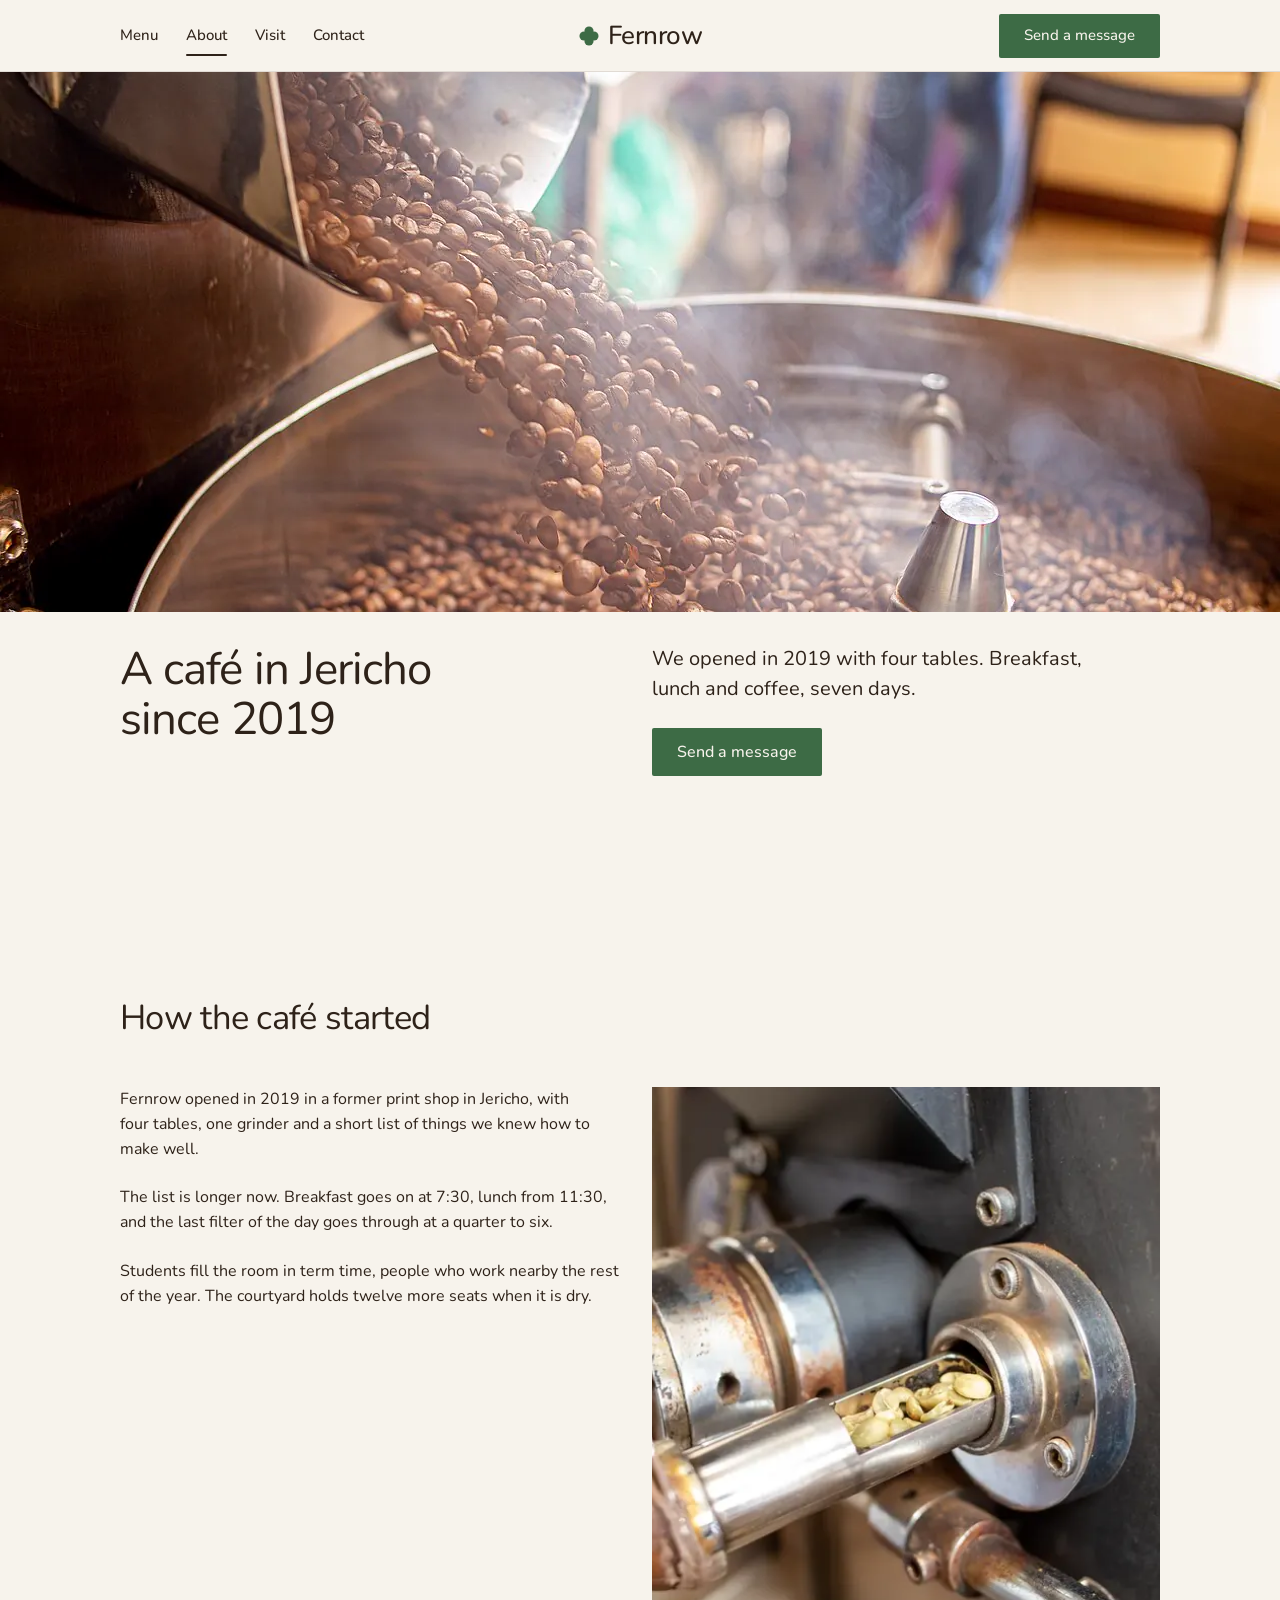
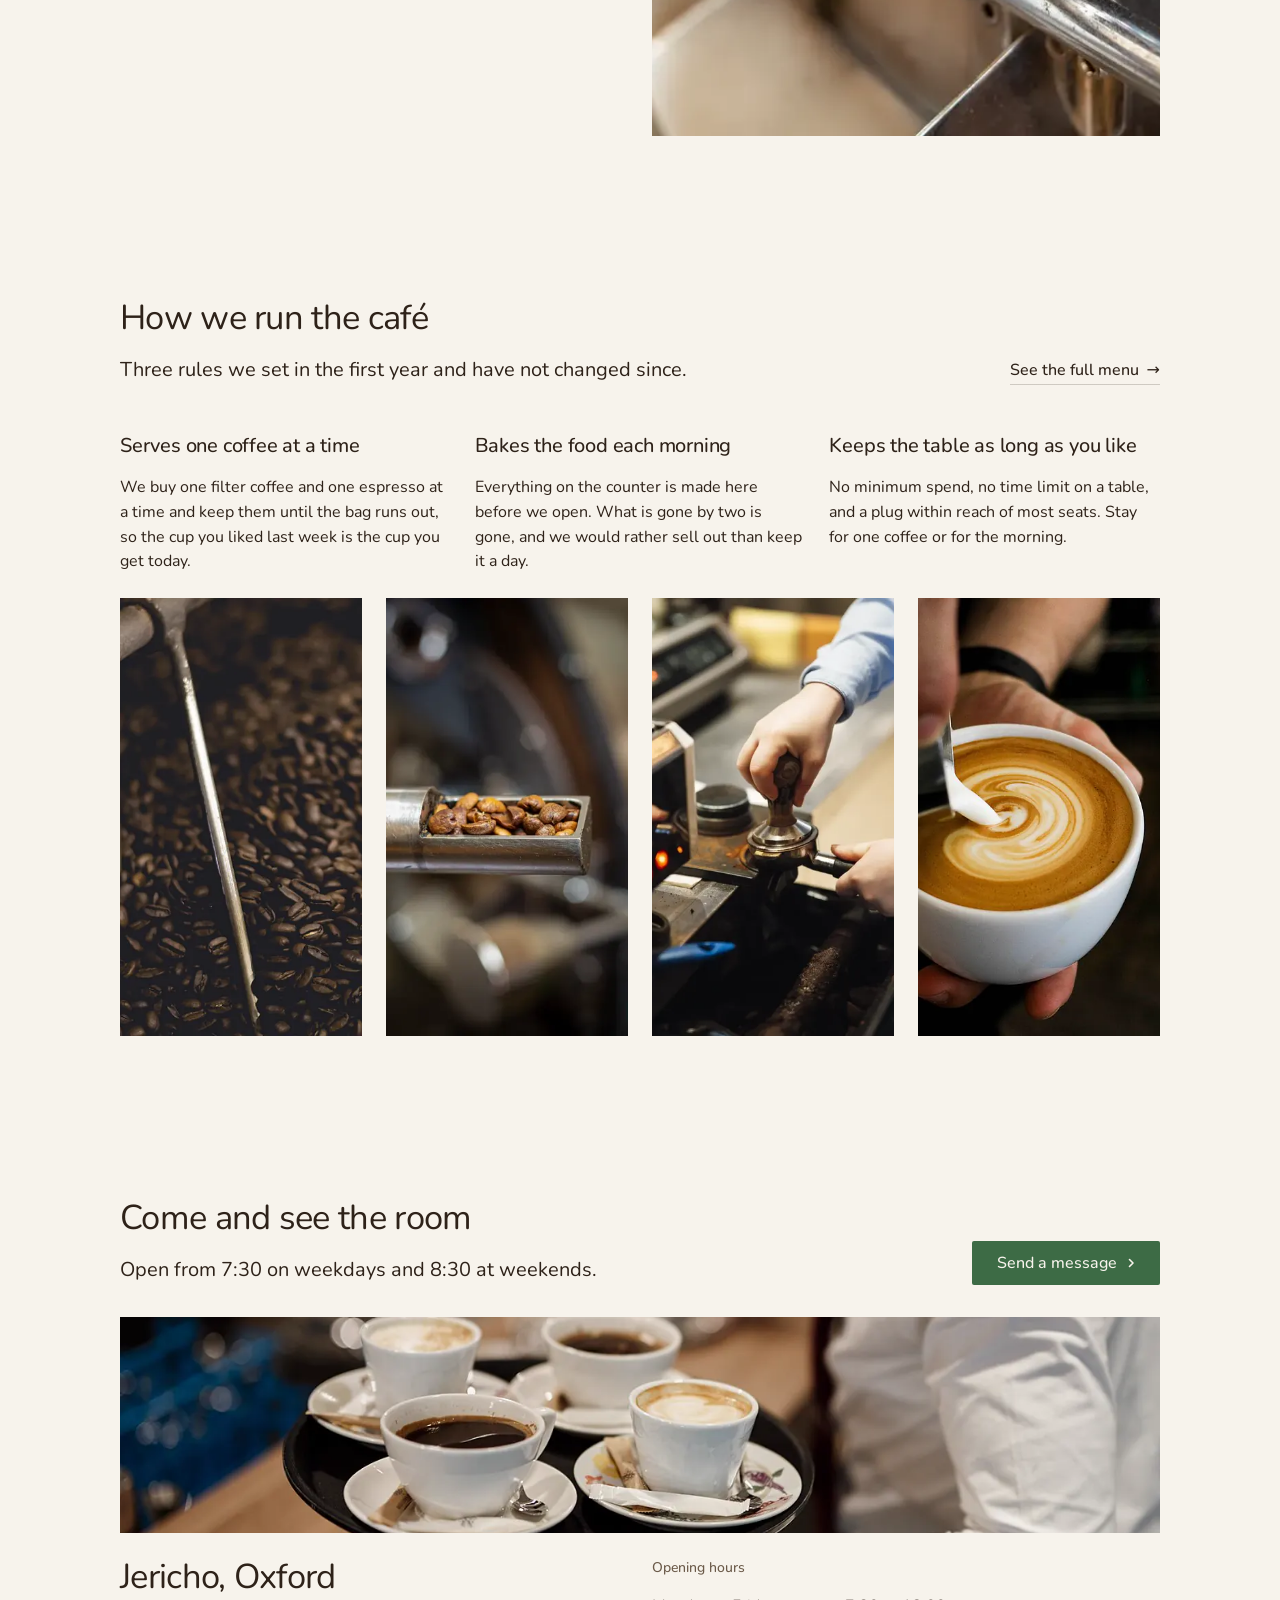
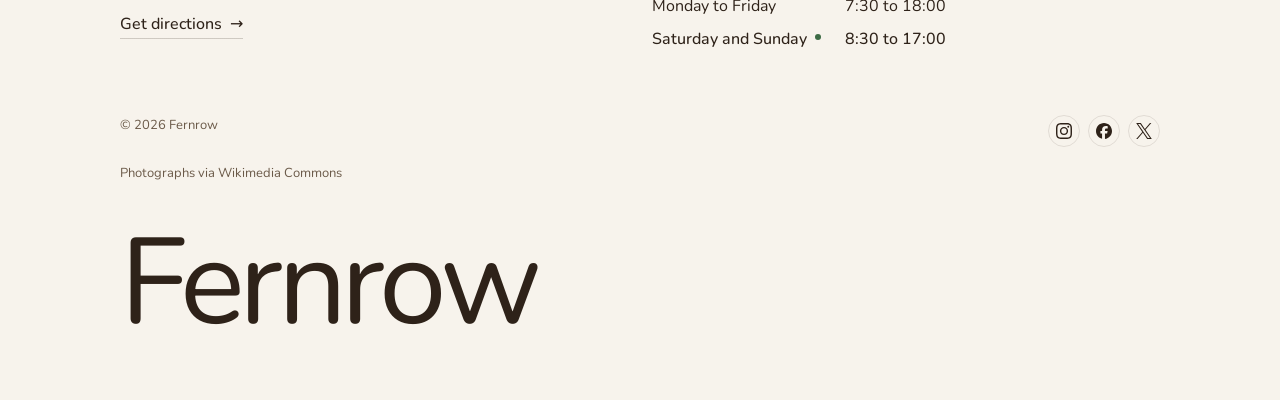
==== commit d5e52e40: "Fill the screens: less dead ground, more presence The pages read as mostly empty: every section stop" ====
--- a/about.html
+++ b/about.html
@@ -16,6 +16,7 @@
 <link rel="stylesheet" href="assets/motion/motion.css">
 <link rel="stylesheet" href="assets/layout/layout.css">
 <link rel="stylesheet" href="assets/icons/icon.css">
+<link rel="stylesheet" href="assets/site.css">
 <style>
 :root {
   --p-bg: #f7f3ec; --p-surface: #ede6da; --p-ink: #2e2219; --p-muted: #6b5a49;
@@ -84,7 +85,7 @@
       <div class="section-head">
         <h2 id="story-h">How the caf&eacute; started</h2>
       </div>
-      <div class="grid grid--top">
+      <div class="grid grid--top fill-row">
         <div class="span-6 stack-5">
           <p>Fernrow opened in 2019 in a former print shop in Jericho, with four tables, one grinder and a short list of things we knew how to make well.</p>
           <p>The list is longer now. Breakfast goes on at 7:30, lunch from 11:30, and the last filter of the day goes through at a quarter to six.</p>
@@ -117,6 +118,8 @@
           <h3 class="t-card">Keeps the table as long as you like</h3>
           <p>No minimum spend, no time limit on a table, and a plug within reach of most seats. Stay for one coffee or for the morning.</p>
         </div>
+      </div>
+      <div class="grid grid--top fill-row">
         <figure class="pl-photo span-3" style="--pl-r: 1; --pos: 30% 50%"><img src="assets/img/photo-m61712989.webp" srcset="assets/img/photo-m61712989-360.webp 360w, assets/img/photo-m61712989-500.webp 500w, assets/img/photo-m61712989-960.webp 960w, assets/img/photo-m61712989.webp 1280w" sizes="(max-width: 639px) 50vw, (max-width: 1023px) 100vw, 40vw" width="1280" height="853" alt="Roasted beans turning in a roaster's cooling tray under the stirring arm" loading="lazy" decoding="async" data-source="library-057" data-subject="roast" style=""></figure>
         <figure class="pl-photo span-3" style="--pl-r: 1; --pos: 45% 50%"><img src="assets/img/photo-m147143898-1200.webp" srcset="assets/img/photo-m147143898-360.webp 360w, assets/img/photo-m147143898-500.webp 500w, assets/img/photo-m147143898-960.webp 960w, assets/img/photo-m147143898-1200.webp 1200w" sizes="(max-width: 639px) 50vw, (max-width: 1023px) 100vw, 40vw" width="1200" height="800" alt="A steel sample trier holding a few freshly roasted beans, the drum blurred behind" loading="lazy" decoding="async" data-source="library-057" data-subject="roast" style=""></figure>
         <figure class="pl-photo span-3" style="--pl-r: 1; --pos: 58% 50%"><img src="assets/img/photo-m187311853-1200.webp" srcset="assets/img/photo-m187311853-360.webp 360w, assets/img/photo-m187311853-500.webp 500w, assets/img/photo-m187311853-960.webp 960w, assets/img/photo-m187311853-1200.webp 1200w" sizes="(max-width: 639px) 50vw, (max-width: 1023px) 100vw, 40vw" width="1200" height="800" alt="A barista's hands tamping ground coffee in a portafilter beside an espresso machine" loading="lazy" decoding="async" data-source="library-057" data-subject="bar" style=""></figure>
@@ -158,6 +161,7 @@
         </div>
         <a class="credits" href="credits.html">Photographs via Wikimedia Commons</a>
       </div>
+      <p class="footer__name" aria-hidden="true">Fernrow</p>
     </div>
   </div>
 </footer>
--- a/assets/site.css
+++ b/assets/site.css
@@ -0,0 +1,90 @@
+/* site.css — Fernrow's own layer over the design system.
+   Loaded after system.css, ui/cards.css, motion/motion.css and layout/layout.css.
+   It does three things: tightens the page rhythm, gives the hero and the headings
+   more presence, and makes every picture row take the height its section leaves,
+   so no screen ends on dead space. */
+
+/* ---------------------------------------------------------------- rhythm
+   The sections keep one or two screens each; the edges just hold less air. */
+@media (min-width: 1024px) {
+  :root { --padt: 96px; --padb: 64px; }
+}
+@media (min-width: 640px) and (max-width: 1023px) {
+  :root { --padt: 88px; --padb: 56px; }
+}
+
+/* ---------------------------------------------------------------- type
+   A little more weight in the two heading sizes; the scale and its steps hold. */
+:root[data-type="place"] {
+  --t-h2: clamp(26px, .952vw + 22.3px, 36px);
+}
+
+/* ---------------------------------------------------------------- the place hero
+   The photograph takes more of the first screen and the words sit closer under it. */
+.hero--place, :root[data-type="place"] .hero--photo { --photo: min(560px, 60svh); --hgap: 32px; }
+@media (min-width: 640px) and (max-width: 1023px) {
+  .hero--place, :root[data-type="place"] .hero--photo { --photo: min(62vw, 50svh); }
+}
+@media (min-width: 640px) and (max-width: 1023px) and (orientation: portrait) {
+  .hero--place, :root[data-type="place"] .hero--photo { --photo: min(84vw, 60svh); }
+}
+@media (max-width: 639px) {
+  .hero--place, :root[data-type="place"] .hero--photo { --photo: 82vw; }
+}
+
+/* ---------------------------------------------------------------- the type moment
+   The address set large under the visit heading. It sits inside .section-head, whose
+   own paragraph rule would otherwise set it at lead size. */
+.section-head > p.type-moment {
+  margin: var(--s-4) 0 0;
+  max-width: none;
+  font: var(--display-weight) clamp(40px, 6.6vw, 104px)/1.02 var(--font-display);
+  letter-spacing: -0.03em;
+  color: var(--ink);
+}
+.section-head > p.type-moment a { display: block; color: inherit; text-decoration: none; }
+.section-head:has(> .type-moment) { max-width: none; }
+
+/* ---------------------------------------------------------------- picture rows that fill
+   .fill-row takes what the heading leaves of the screen, and its pictures and panels
+   grow into it, so a section never ends on a band of empty ground. Desktop only:
+   below 1024 the sections stack and size to their content. */
+@media (min-width: 1024px) {
+  main > .section > .wrap > .fill-row { flex: 1 1 0; min-height: min-content; align-items: stretch; }
+  .fill-row > .pl-photo { height: 100%; }
+  .fill-row > .pl-photo > img,
+  .fill-row > .pl-photo > picture > img {
+    height: 100%;
+    width: 100%;
+    max-width: none;
+    max-height: none;
+    aspect-ratio: auto;
+  }
+  .fill-row > .visit,
+  .fill-row > .form { height: 100%; }
+  .grid + .fill-row { margin-top: var(--s-5); }
+}
+
+/* the visit panel and the form sit in the middle of the height they are given,
+   so the box does not end on a hole */
+@media (min-width: 1024px) {
+  .fill-row > .visit--card { align-content: center; gap: var(--s-6); }
+  .fill-row > .form.visit--card { align-content: center; }
+}
+
+/* ---------------------------------------------------------------- the name set wide
+   The last line of footer-visit: the café's name across the container, which closes
+   the page and takes the ground the links leave. */
+.footer__name {
+  margin: 0;
+  font: var(--display-weight) min(9.5vw, 136px)/0.86 var(--font-display);
+  letter-spacing: -0.045em;
+  color: var(--ink);
+  text-box: trim-both cap alphabetic;
+}
+@media (max-width: 639px) { .footer__name { font-size: 18vw; } }
+
+/* the closing photograph keeps a real depth now that the name sits under the links */
+@media (min-width: 1024px) {
+  .closing__cta > .close__media { min-height: clamp(180px, 24svh, 280px); }
+}
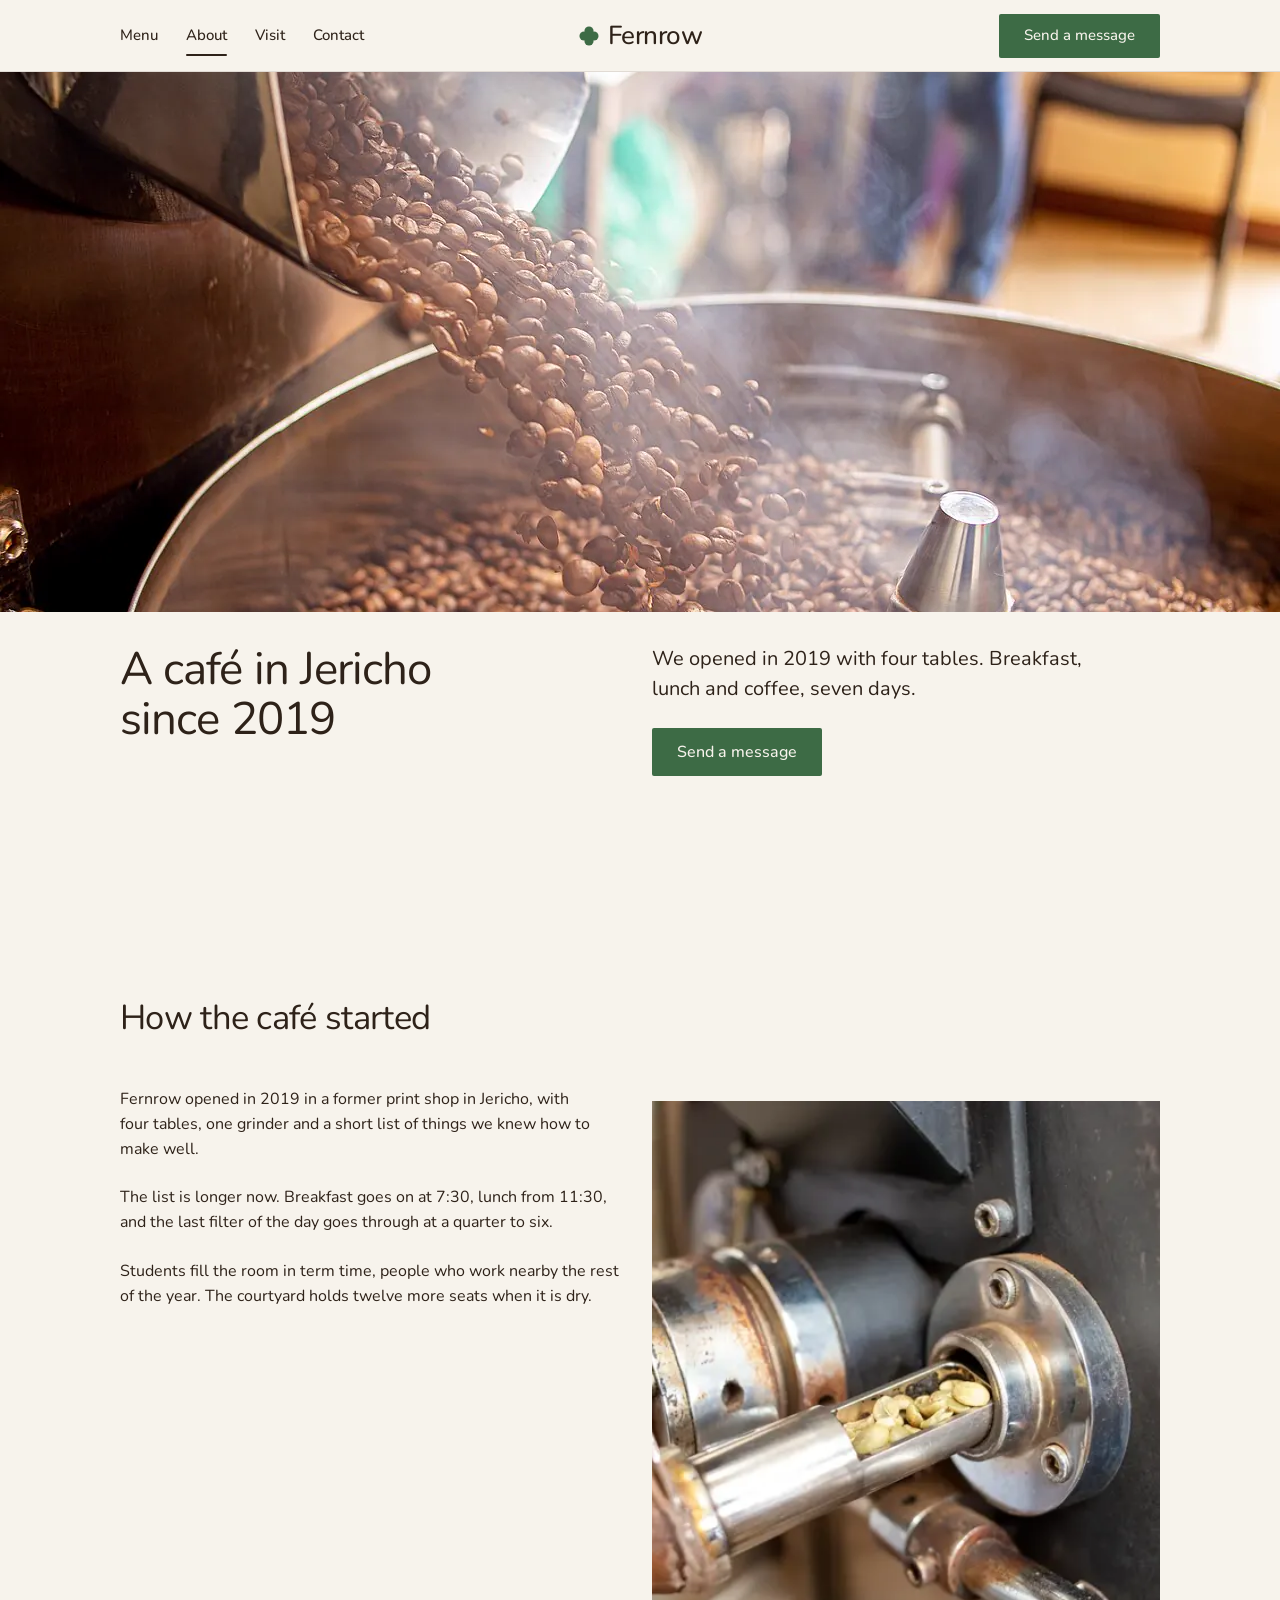
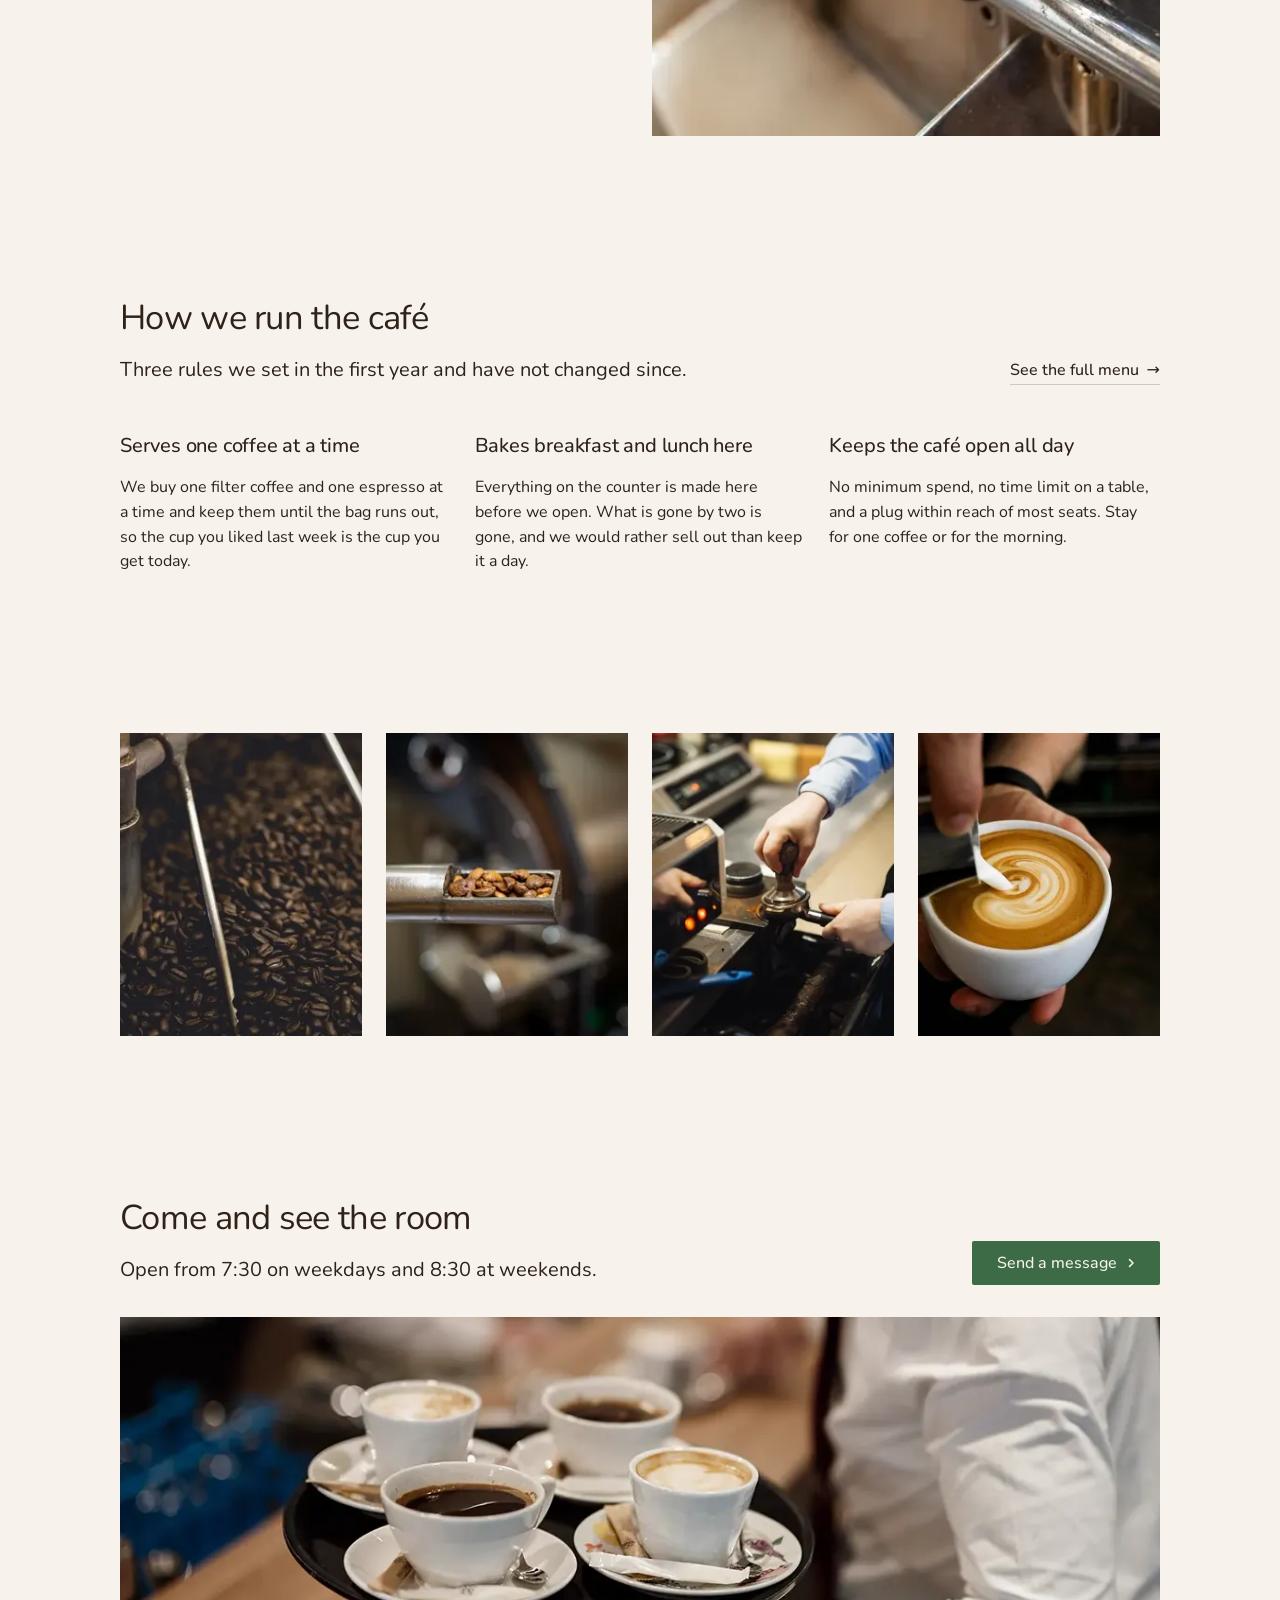
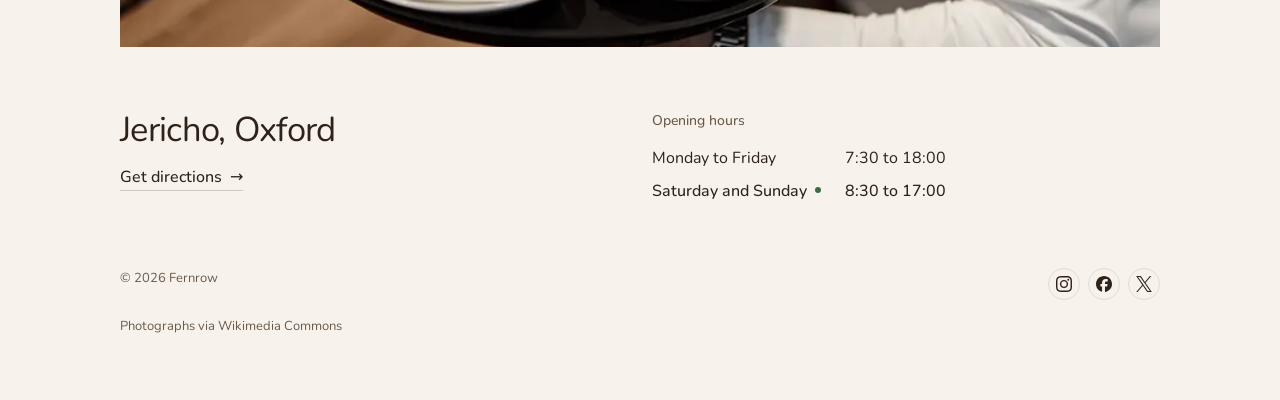
==== commit 1030240a: "Sharpen the pictures and settle the closing screen Following the design-consistency pass over the fo" ====
--- a/about.html
+++ b/about.html
@@ -33,14 +33,14 @@
 <style>
   @media (min-width: 640px) and (max-width: 1023px) {
     #story .pl-photo { --pl-r: 1.3333 !important; }
-    #values { --h: 2; }
-    #values .grid > .pl-photo { grid-column: auto / span 6; --pl-r: .8 !important; }
+    #values .grid > .pl-photo { grid-column: auto / span 3; --pl-r: .8 !important; }
     #story .grid, #values .grid { row-gap: var(--s-7); }
   }
   @media (max-width: 639px) {
     #story .pl-photo { --pl-r: 1.3333 !important; }
+    #story .grid { row-gap: var(--s-6); }
     #values .grid > .pl-photo { grid-column: auto / span 6; --pl-r: .8 !important; }
-    #story .grid, #values .grid { row-gap: var(--s-7); }
+    #values .grid { row-gap: var(--s-7); }
   }
 </style>
 </head>
@@ -71,7 +71,7 @@
 
 <main id="top">
   <section class="hero hero--place" aria-labelledby="hero-h">
-    <picture class="hero__bg" style="--ly-pos: 40% 50%"><img src="assets/img/photo-m147143963.webp" srcset="assets/img/photo-m147143963-360.webp 360w, assets/img/photo-m147143963-500.webp 500w, assets/img/photo-m147143963-960.webp 960w, assets/img/photo-m147143963.webp 1280w" sizes="100vw" width="1280" height="901" alt="Freshly roasted beans pouring from the drum into the cooling tray, steam rising" fetchpriority="high" decoding="async" data-source="library-057" data-subject="roast"></picture>
+    <picture class="hero__bg" style="--ly-pos: 40% 50%"><img src="assets/img/photo-m147143963.webp" srcset="assets/img/photo-m147143963-360.webp 360w, assets/img/photo-m147143963-480.webp 480w, assets/img/photo-m147143963-500.webp 500w, assets/img/photo-m147143963-600.webp 600w, assets/img/photo-m147143963-720.webp 720w, assets/img/photo-m147143963-840.webp 840w, assets/img/photo-m147143963-960.webp 960w, assets/img/photo-m147143963-1120.webp 1120w, assets/img/photo-m147143963.webp 1280w" sizes="100vw" width="1280" height="901" alt="Freshly roasted beans pouring from the drum into the cooling tray, steam rising" fetchpriority="high" decoding="async" data-source="library-057" data-subject="roast"></picture>
     <div class="wrap"><div class="hero-text">
       <div class="hero__text">
         <h1 id="hero-h">A caf&eacute; in Jericho since 2019</h1>
@@ -91,7 +91,7 @@
           <p>The list is longer now. Breakfast goes on at 7:30, lunch from 11:30, and the last filter of the day goes through at a quarter to six.</p>
           <p>Students fill the room in term time, people who work nearby the rest of the year. The courtyard holds twelve more seats when it is dry.</p>
         </div>
-        <figure class="pl-photo pl-photo--end span-6 start-7" style="--pl-r: 1; --pos: 50% 50%"><img src="assets/img/photo-m147143894-1200.webp" srcset="assets/img/photo-m147143894-360.webp 360w, assets/img/photo-m147143894-500.webp 500w, assets/img/photo-m147143894-960.webp 960w, assets/img/photo-m147143894-1200.webp 1200w" sizes="(max-width: 639px) 100vw, (max-width: 1023px) 100vw, 40vw" width="1200" height="800" alt="A steel sample trier pulled from a coffee roaster's drum, holding pale green beans mid-roast" loading="lazy" decoding="async" data-source="library-057" data-subject="roast" style=""></figure>
+        <figure class="pl-photo pl-photo--end span-6 start-7" style="--pl-r: 1; --pos: 50% 50%"><img src="assets/img/photo-m147143894-1200.webp" srcset="assets/img/photo-m147143894-360.webp 360w, assets/img/photo-m147143894-480.webp 480w, assets/img/photo-m147143894-500.webp 500w, assets/img/photo-m147143894-600.webp 600w, assets/img/photo-m147143894-720.webp 720w, assets/img/photo-m147143894-840.webp 840w, assets/img/photo-m147143894-960.webp 960w, assets/img/photo-m147143894-1120.webp 1120w, assets/img/photo-m147143894-1200.webp 1200w" sizes="(max-width: 1023px) 113vw, 62vw" width="1200" height="800" alt="A steel sample trier pulled from a coffee roaster's drum, holding pale green beans mid-roast" loading="lazy" decoding="async" data-source="library-057" data-subject="roast" style=""></figure>
       </div>
     </div>
   </section>
@@ -111,19 +111,19 @@
           <p>We buy one filter coffee and one espresso at a time and keep them until the bag runs out, so the cup you liked last week is the cup you get today.</p>
         </div>
         <div class="span-4 stack-4">
-          <h3 class="t-card">Bakes the food each morning</h3>
+          <h3 class="t-card">Bakes breakfast and lunch here</h3>
           <p>Everything on the counter is made here before we open. What is gone by two is gone, and we would rather sell out than keep it a day.</p>
         </div>
         <div class="span-4 stack-4">
-          <h3 class="t-card">Keeps the table as long as you like</h3>
+          <h3 class="t-card">Keeps the caf&eacute; open all day</h3>
           <p>No minimum spend, no time limit on a table, and a plug within reach of most seats. Stay for one coffee or for the morning.</p>
         </div>
       </div>
       <div class="grid grid--top fill-row">
-        <figure class="pl-photo span-3" style="--pl-r: 1; --pos: 30% 50%"><img src="assets/img/photo-m61712989.webp" srcset="assets/img/photo-m61712989-360.webp 360w, assets/img/photo-m61712989-500.webp 500w, assets/img/photo-m61712989-960.webp 960w, assets/img/photo-m61712989.webp 1280w" sizes="(max-width: 639px) 50vw, (max-width: 1023px) 100vw, 40vw" width="1280" height="853" alt="Roasted beans turning in a roaster's cooling tray under the stirring arm" loading="lazy" decoding="async" data-source="library-057" data-subject="roast" style=""></figure>
-        <figure class="pl-photo span-3" style="--pl-r: 1; --pos: 45% 50%"><img src="assets/img/photo-m147143898-1200.webp" srcset="assets/img/photo-m147143898-360.webp 360w, assets/img/photo-m147143898-500.webp 500w, assets/img/photo-m147143898-960.webp 960w, assets/img/photo-m147143898-1200.webp 1200w" sizes="(max-width: 639px) 50vw, (max-width: 1023px) 100vw, 40vw" width="1200" height="800" alt="A steel sample trier holding a few freshly roasted beans, the drum blurred behind" loading="lazy" decoding="async" data-source="library-057" data-subject="roast" style=""></figure>
-        <figure class="pl-photo span-3" style="--pl-r: 1; --pos: 58% 50%"><img src="assets/img/photo-m187311853-1200.webp" srcset="assets/img/photo-m187311853-360.webp 360w, assets/img/photo-m187311853-500.webp 500w, assets/img/photo-m187311853-960.webp 960w, assets/img/photo-m187311853-1200.webp 1200w" sizes="(max-width: 639px) 50vw, (max-width: 1023px) 100vw, 40vw" width="1200" height="800" alt="A barista's hands tamping ground coffee in a portafilter beside an espresso machine" loading="lazy" decoding="async" data-source="library-057" data-subject="bar" style=""></figure>
-        <figure class="pl-photo pl-photo--end span-3" style="--pl-r: 1; --pos: 50% 55%"><img src="assets/img/photo-m61713362.webp" srcset="assets/img/photo-m61713362-360.webp 360w, assets/img/photo-m61713362-500.webp 500w, assets/img/photo-m61713362-960.webp 960w, assets/img/photo-m61713362.webp 1280w" sizes="(max-width: 639px) 50vw, (max-width: 1023px) 100vw, 40vw" width="1280" height="853" alt="Milk poured into a latte in a white cup held in one hand" loading="lazy" decoding="async" data-source="library-057" data-subject="hands" style=""></figure>
+        <figure class="pl-photo span-3" style="--pl-r: 1; --pos: 30% 50%"><img src="assets/img/photo-m61712989.webp" srcset="assets/img/photo-m61712989-360.webp 360w, assets/img/photo-m61712989-480.webp 480w, assets/img/photo-m61712989-500.webp 500w, assets/img/photo-m61712989-600.webp 600w, assets/img/photo-m61712989-720.webp 720w, assets/img/photo-m61712989-840.webp 840w, assets/img/photo-m61712989-960.webp 960w, assets/img/photo-m61712989-1120.webp 1120w, assets/img/photo-m61712989.webp 1280w" sizes="(max-width: 639px) 80vw, (max-width: 1023px) 80vw, 37vw" width="1280" height="853" alt="Roasted beans turning in a roaster's cooling tray under the stirring arm" loading="lazy" decoding="async" data-source="library-057" data-subject="roast" style=""></figure>
+        <figure class="pl-photo span-3" style="--pl-r: 1; --pos: 45% 50%"><img src="assets/img/photo-m147143898-1200.webp" srcset="assets/img/photo-m147143898-360.webp 360w, assets/img/photo-m147143898-480.webp 480w, assets/img/photo-m147143898-500.webp 500w, assets/img/photo-m147143898-600.webp 600w, assets/img/photo-m147143898-720.webp 720w, assets/img/photo-m147143898-840.webp 840w, assets/img/photo-m147143898-960.webp 960w, assets/img/photo-m147143898-1120.webp 1120w, assets/img/photo-m147143898-1200.webp 1200w" sizes="(max-width: 639px) 80vw, (max-width: 1023px) 80vw, 37vw" width="1200" height="800" alt="A steel sample trier holding a few freshly roasted beans, the drum blurred behind" loading="lazy" decoding="async" data-source="library-057" data-subject="roast" style=""></figure>
+        <figure class="pl-photo span-3" style="--pl-r: 1; --pos: 58% 50%"><img src="assets/img/photo-m187311853-1200.webp" srcset="assets/img/photo-m187311853-360.webp 360w, assets/img/photo-m187311853-480.webp 480w, assets/img/photo-m187311853-500.webp 500w, assets/img/photo-m187311853-600.webp 600w, assets/img/photo-m187311853-720.webp 720w, assets/img/photo-m187311853-840.webp 840w, assets/img/photo-m187311853-960.webp 960w, assets/img/photo-m187311853-1120.webp 1120w, assets/img/photo-m187311853-1200.webp 1200w" sizes="(max-width: 639px) 80vw, (max-width: 1023px) 80vw, 37vw" width="1200" height="800" alt="A barista's hands tamping ground coffee in a portafilter beside an espresso machine" loading="lazy" decoding="async" data-source="library-057" data-subject="bar" style=""></figure>
+        <figure class="pl-photo pl-photo--end span-3" style="--pl-r: 1; --pos: 50% 55%"><img src="assets/img/photo-m61713362.webp" srcset="assets/img/photo-m61713362-360.webp 360w, assets/img/photo-m61713362-480.webp 480w, assets/img/photo-m61713362-500.webp 500w, assets/img/photo-m61713362-600.webp 600w, assets/img/photo-m61713362-720.webp 720w, assets/img/photo-m61713362-840.webp 840w, assets/img/photo-m61713362-960.webp 960w, assets/img/photo-m61713362-1120.webp 1120w, assets/img/photo-m61713362.webp 1280w" sizes="(max-width: 639px) 80vw, (max-width: 1023px) 80vw, 37vw" width="1280" height="853" alt="Milk poured into a latte in a white cup held in one hand" loading="lazy" decoding="async" data-source="library-057" data-subject="hands" style=""></figure>
       </div>
     </div>
   </section>
@@ -136,7 +136,7 @@
         <div><h2 id="close-h">Come and see the room</h2><p class="t-lead">Open from 7:30 on weekdays and 8:30 at weekends.</p></div>
         <a class="btn btn--primary" href="contact.html#message">Send a message<svg class="m-arrow" viewBox="0 0 12 12" aria-hidden="true"><path class="m-arrow__stem" d="M1 6h8"/><path class="m-arrow__head" d="M4.5 2.5 8 6l-3.5 3.5"/></svg></a>
       </div>
-      <div class="close__media"><img src="assets/img/photo-m189498721.webp" srcset="assets/img/photo-m189498721-360.webp 360w, assets/img/photo-m189498721-500.webp 500w, assets/img/photo-m189498721-960.webp 960w, assets/img/photo-m189498721.webp 1280w" sizes="(max-width: 639px) 190vw, 100vw" width="1280" height="853" alt="A tray of four coffees carried along a wooden bar" loading="lazy" decoding="async" data-source="library-057" data-subject="bar" style="--pos: 45% 60%"></div>
+      <div class="close__media"><img src="assets/img/photo-m189498721.webp" srcset="assets/img/photo-m189498721-360.webp 360w, assets/img/photo-m189498721-480.webp 480w, assets/img/photo-m189498721-500.webp 500w, assets/img/photo-m189498721-600.webp 600w, assets/img/photo-m189498721-720.webp 720w, assets/img/photo-m189498721-840.webp 840w, assets/img/photo-m189498721-960.webp 960w, assets/img/photo-m189498721-1120.webp 1120w, assets/img/photo-m189498721.webp 1280w" sizes="(max-width: 639px) 170vw, 85vw" width="1280" height="853" alt="A tray of four coffees carried along a wooden bar" loading="lazy" decoding="async" data-source="library-057" data-subject="bar" style="--pos: 45% 60%"></div>
     </div>
     <div class="closing__links">
       <div class="grid">
@@ -161,7 +161,6 @@
         </div>
         <a class="credits" href="credits.html">Photographs via Wikimedia Commons</a>
       </div>
-      <p class="footer__name" aria-hidden="true">Fernrow</p>
     </div>
   </div>
 </footer>
--- a/assets/site.css
+++ b/assets/site.css
@@ -38,11 +38,19 @@
 .section-head > p.type-moment {
   margin: var(--s-4) 0 0;
   max-width: none;
-  font: var(--display-weight) clamp(40px, 6.6vw, 104px)/1.02 var(--font-display);
+  font: var(--display-weight) clamp(34px, 6.6vw, 104px)/1.02 var(--font-display);
   letter-spacing: -0.03em;
   color: var(--ink);
 }
-.section-head > p.type-moment a { display: block; color: inherit; text-decoration: none; }
+.section-head > p.type-moment a,
+.section-head > p.type-moment .type-moment__link {
+  display: block; color: inherit; background: none; text-decoration: none;
+}
+.section-head > p.type-moment a:is(:hover, :focus-visible) {
+  text-decoration: underline;
+  text-decoration-thickness: 0.035em;
+  text-underline-offset: 0.1em;
+}
 .section-head:has(> .type-moment) { max-width: none; }
 
 /* ---------------------------------------------------------------- picture rows that fill
@@ -51,15 +59,19 @@
    below 1024 the sections stack and size to their content. */
 @media (min-width: 1024px) {
   main > .section > .wrap > .fill-row { flex: 1 1 0; min-height: min-content; align-items: stretch; }
-  .fill-row > .pl-photo { height: 100%; }
+  .fill-row > .pl-photo { height: 100%; display: flex; align-items: flex-end; }
   .fill-row > .pl-photo > img,
   .fill-row > .pl-photo > picture > img {
     height: 100%;
     width: 100%;
     max-width: none;
-    max-height: none;
+    /* never crop a picture taller than 4:5 of its own frame: past that a landscape
+       source has to be blown up to cover the box */
+    max-height: calc(100cqw / 0.8);
     aspect-ratio: auto;
   }
+  /* a frame holding a portrait photograph may crop taller: the source has the pixels for it */
+  .fill-row > .pl-portrait > img { max-height: calc(100cqw / 0.56); }
   .fill-row > .visit,
   .fill-row > .form { height: 100%; }
   .grid + .fill-row { margin-top: var(--s-5); }
@@ -72,19 +84,11 @@
   .fill-row > .form.visit--card { align-content: center; }
 }
 
-/* ---------------------------------------------------------------- the name set wide
-   The last line of footer-visit: the café's name across the container, which closes
-   the page and takes the ground the links leave. */
-.footer__name {
-  margin: 0;
-  font: var(--display-weight) min(9.5vw, 136px)/0.86 var(--font-display);
-  letter-spacing: -0.045em;
-  color: var(--ink);
-  text-box: trim-both cap alphabetic;
-}
-@media (max-width: 639px) { .footer__name { font-size: 18vw; } }
-
 /* the closing photograph keeps a real depth now that the name sits under the links */
 @media (min-width: 1024px) {
-  .closing__cta > .close__media { min-height: clamp(180px, 24svh, 280px); }
+  .closing__cta > .close__media { min-height: clamp(180px, 24svh, 300px); }
+
 }
+
+/* one action on the phone bar runs the container's width */
+.actionbar > .btn:only-child { width: 100%; }
